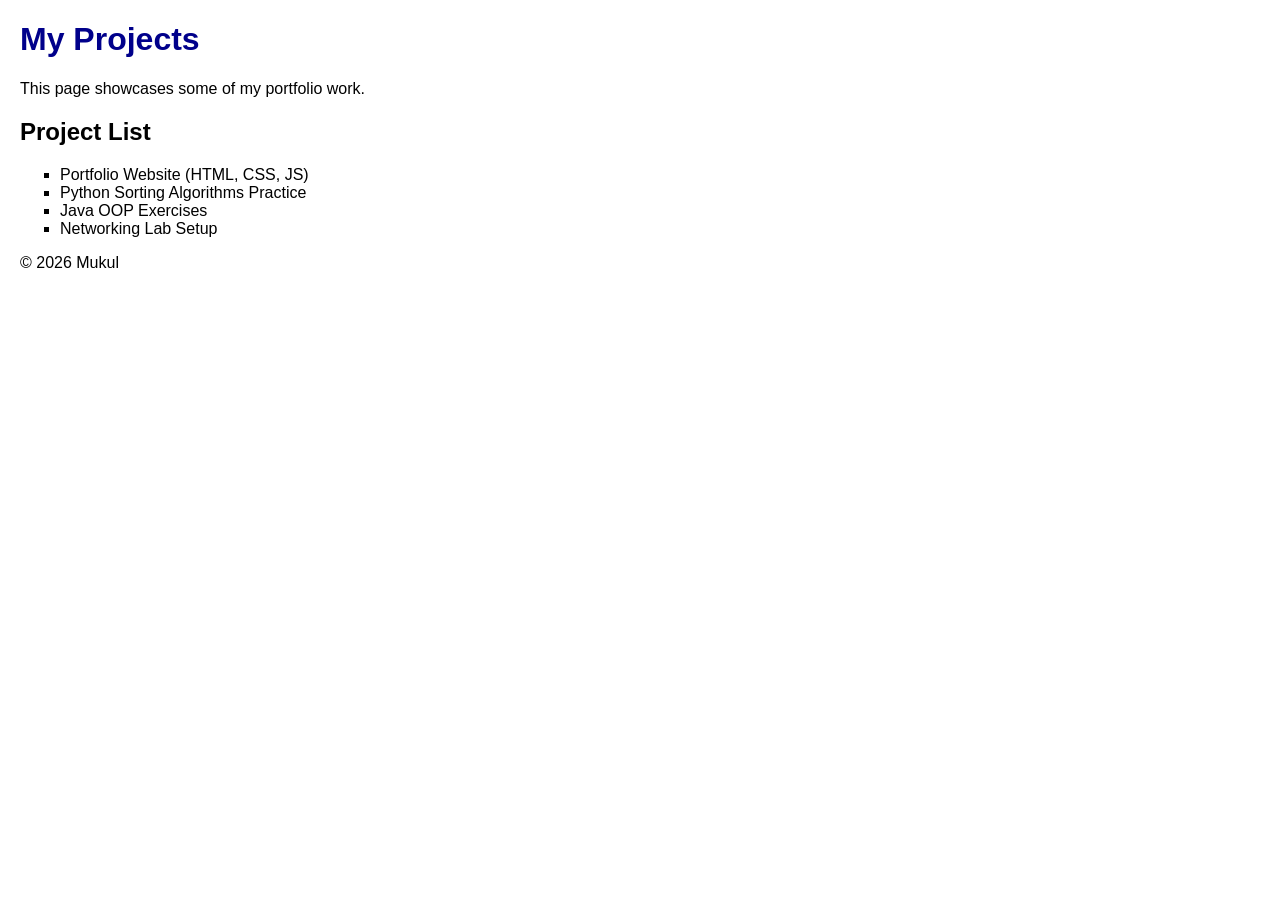
==== project.html @ 8c0f3679 "project.html added" ====
<!DOCTYPE html>
<html lang="en">

<head>
    <meta charset="UTF-8">
    <title>My Projects</title>
    <style>
        body {
            font-family: Arial, sans-serif;
            margin: 20px;
        }

        h1 {
            color: darkblue;
        }

        ul {
            list-style-type: square;
        }
    </style>
</head>

<body>
    <h1>My Projects</h1>
    <p>This page showcases some of my portfolio work.</p>

    <h2>Project List</h2>
    <ul>
        <li>Portfolio Website (HTML, CSS, JS)</li>
        <li>Python Sorting Algorithms Practice</li>
        <li>Java OOP Exercises</li>
        <li>Networking Lab Setup</li>
    </ul>

    <footer>
        <p>&copy; 2026 Mukul</p>
    </footer>
</body>

</html>
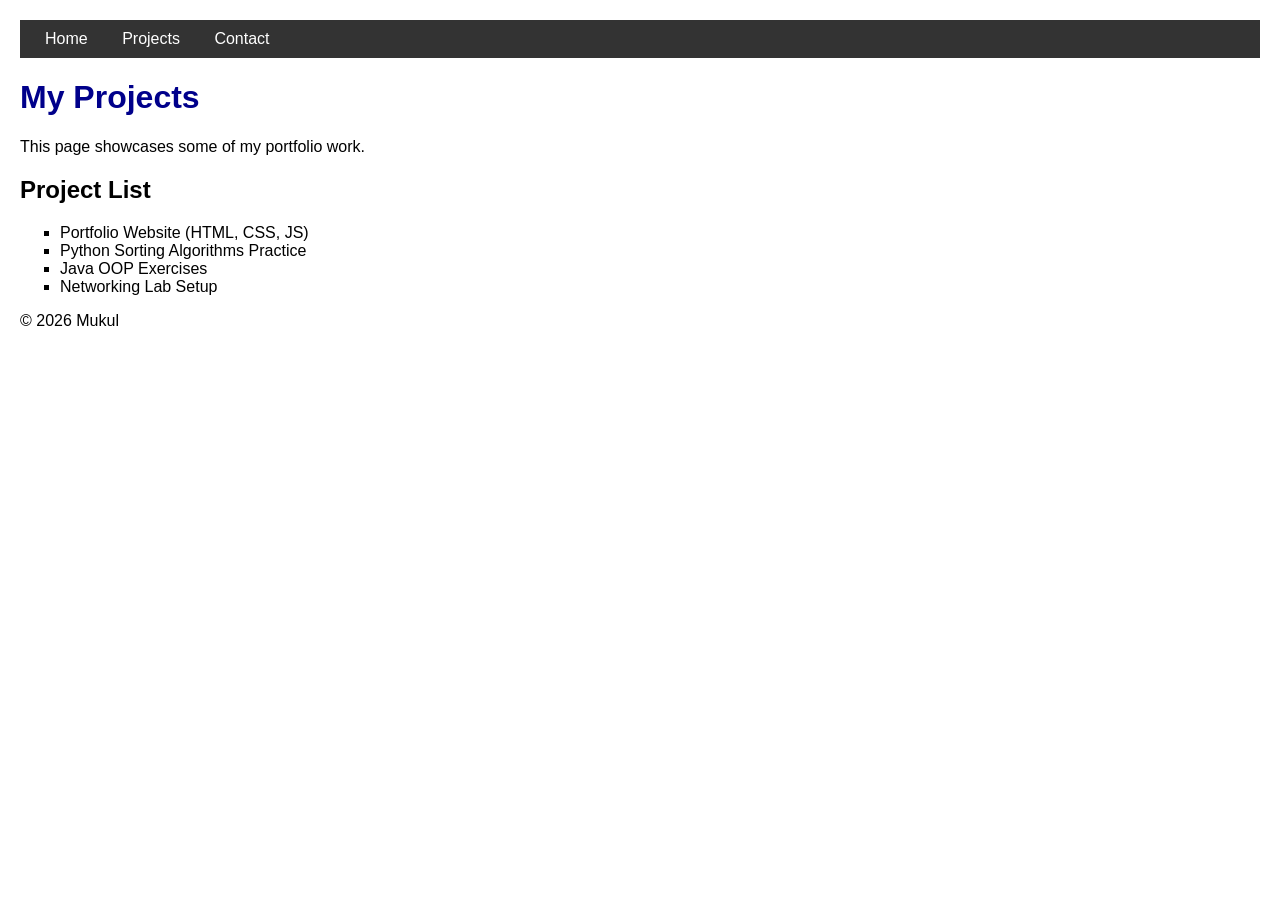
==== commit d4194d9c: "project.html" ====
--- a/project.html
+++ b/project.html
@@ -17,10 +17,33 @@
         ul {
             list-style-type: square;
         }
+
+        /* Navbar styling */
+        nav {
+            background-color: #333;
+            padding: 10px;
+        }
+
+        nav a {
+            color: white;
+            text-decoration: none;
+            margin: 0 15px;
+        }
+
+        nav a:hover {
+            text-decoration: underline;
+        }
     </style>
 </head>
 
 <body>
+    <!-- Navbar -->
+    <nav>
+        <a href="index.html">Home</a>
+        <a href="project.html">Projects</a>
+        <a href="contact.html">Contact</a>
+    </nav>
+
     <h1>My Projects</h1>
     <p>This page showcases some of my portfolio work.</p>
 
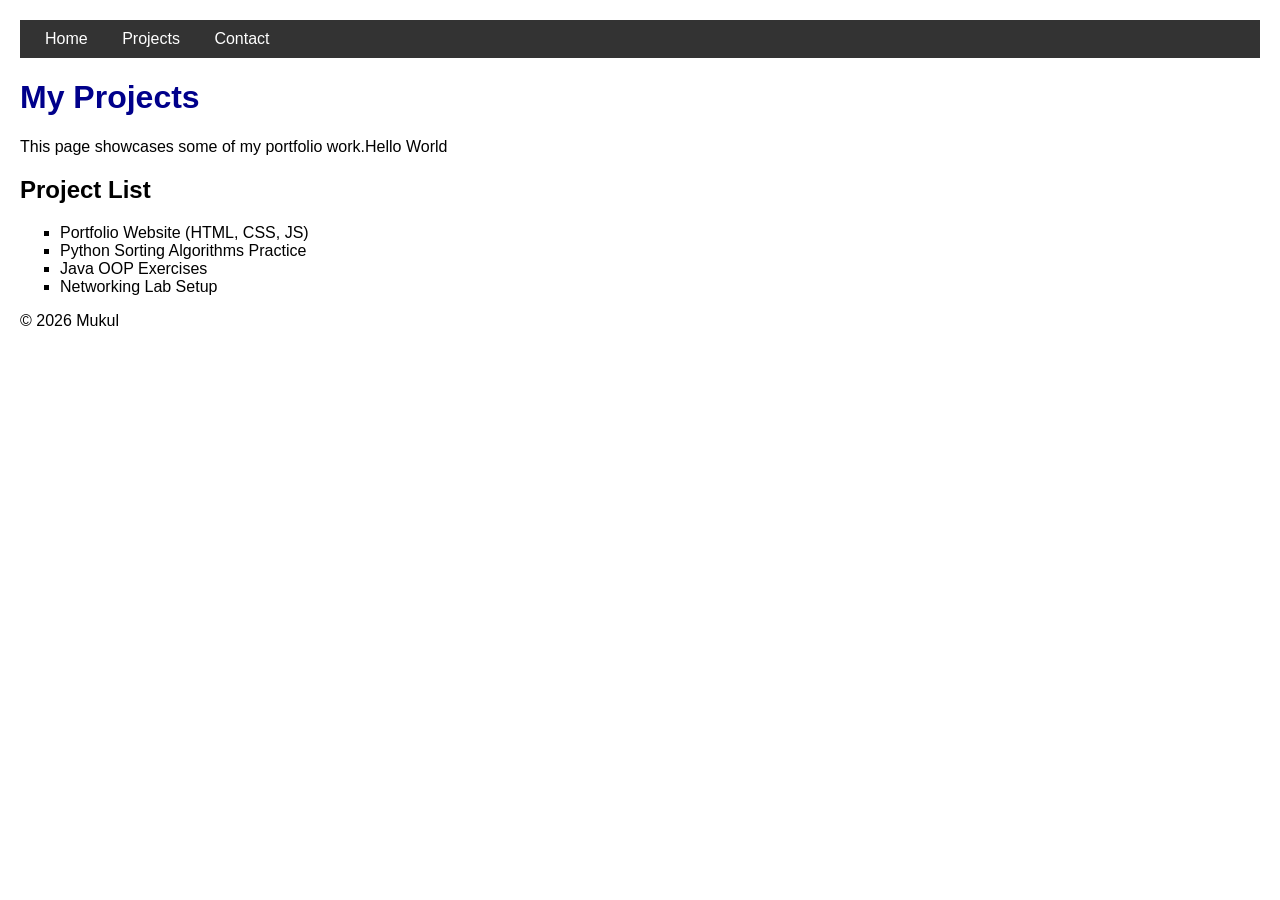
==== commit a91fd3a7: "new text added" ====
--- a/project.html
+++ b/project.html
@@ -45,7 +45,7 @@
     </nav>
 
     <h1>My Projects</h1>
-    <p>This page showcases some of my portfolio work.</p>
+    <p>This page showcases some of my portfolio work.Hello World</p>
 
     <h2>Project List</h2>
     <ul>
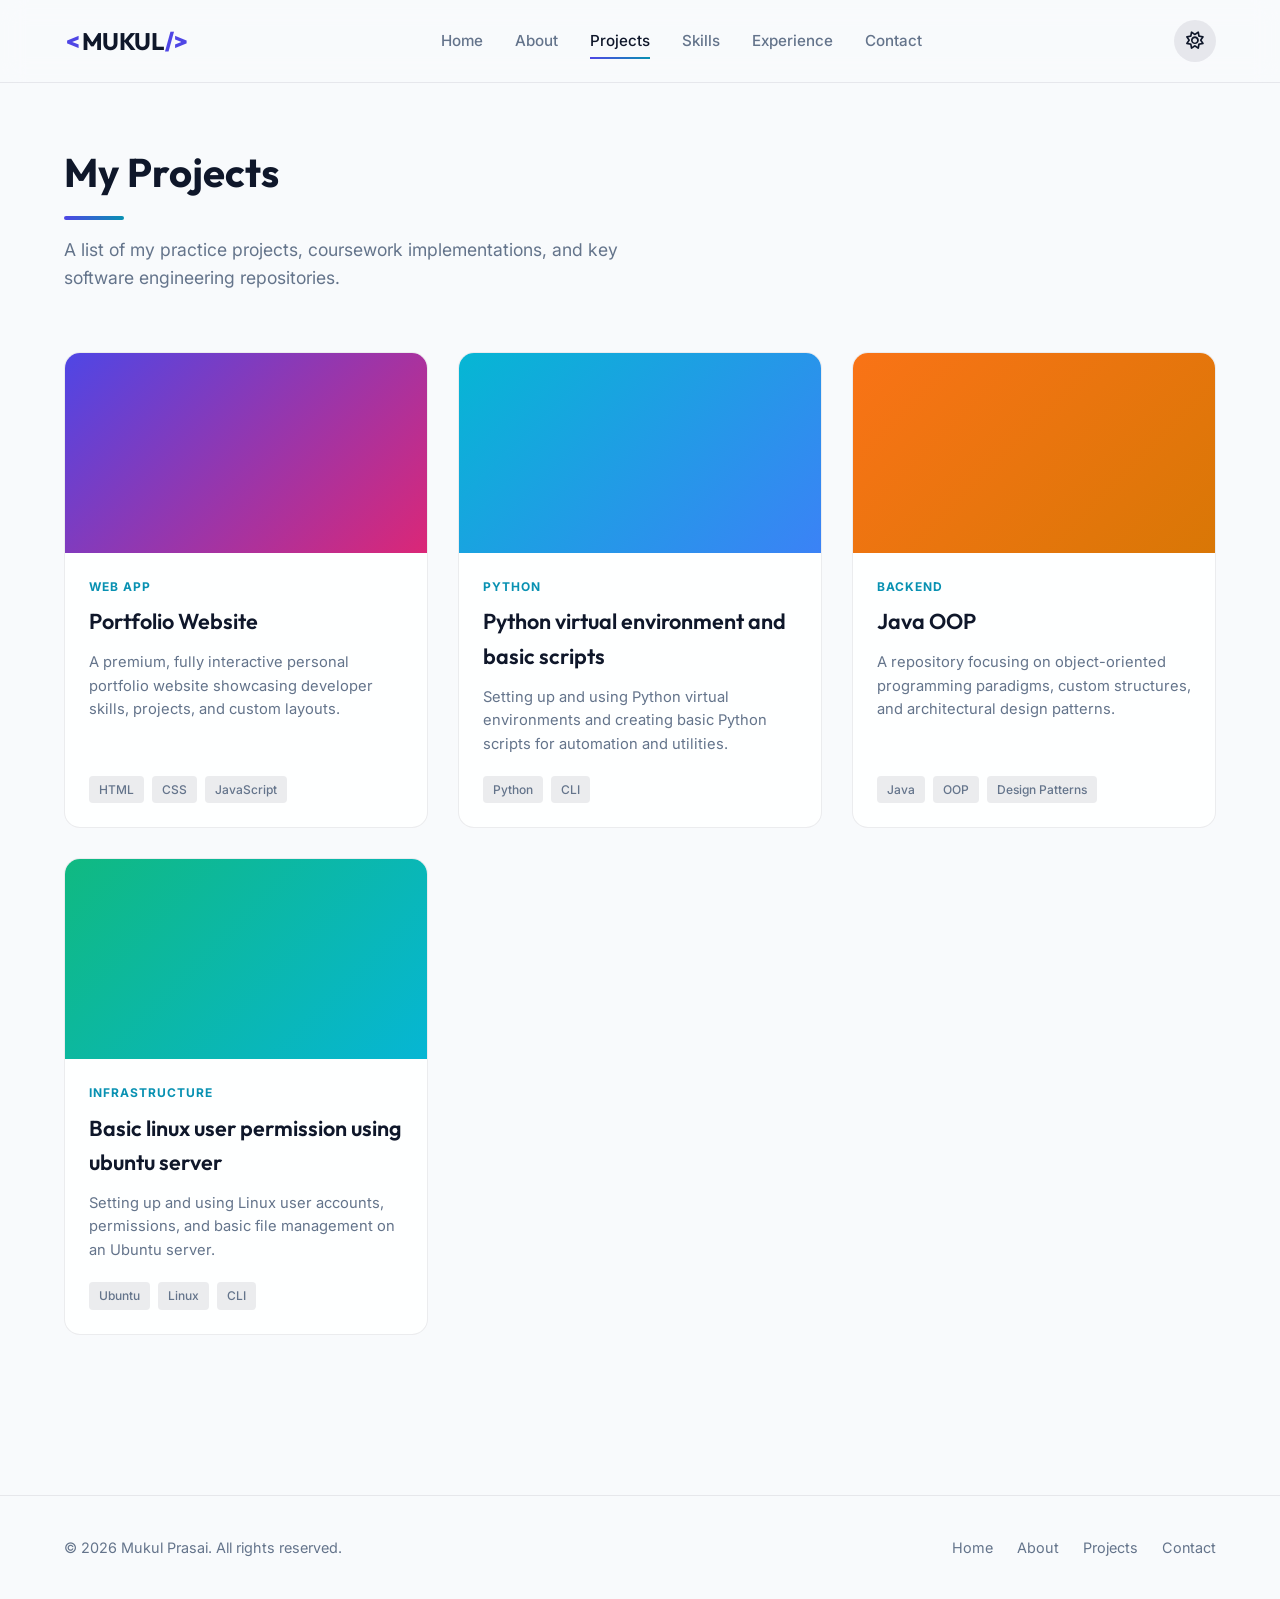
==== commit 66002a7f: "inital commit" ====
--- a/project.html
+++ b/project.html
@@ -3,61 +3,193 @@
 
 <head>
     <meta charset="UTF-8">
-    <title>My Projects</title>
+    <meta name="viewport" content="width=device-width, initial-scale=1.0">
+    <title>Mukul Prasai | My Projects</title>
+    <!-- Google Fonts: Outfit & Inter -->
+    <link rel="preconnect" href="https://fonts.googleapis.com">
+    <link rel="preconnect" href="https://fonts.gstatic.com" crossorigin>
+    <link
+        href="https://fonts.googleapis.com/css2?family=Inter:wght@300;400;500;600;700&family=Outfit:wght@400;500;600;700;800&display=swap"
+        rel="stylesheet">
+    <!-- FontAwesome Icons -->
+    <link rel="stylesheet" href="https://cdnjs.cloudflare.com/ajax/libs/font-awesome/6.4.0/css/all.min.css">
+    <!-- Custom Stylesheet -->
+    <link rel="stylesheet" href="style.css">
     <style>
-        body {
-            font-family: Arial, sans-serif;
-            margin: 20px;
+        .projects-page-section {
+            padding: 140px 0 100px 0;
+            min-height: 85vh;
         }
 
-        h1 {
-            color: darkblue;
-        }
-
-        ul {
-            list-style-type: square;
-        }
-
-        /* Navbar styling */
-        nav {
-            background-color: #333;
-            padding: 10px;
-        }
-
-        nav a {
-            color: white;
-            text-decoration: none;
-            margin: 0 15px;
-        }
-
-        nav a:hover {
-            text-decoration: underline;
+        .section-subtitle {
+            margin-top: 16px;
+            color: var(--text-muted);
+            font-size: 1.1rem;
+            max-width: 600px;
         }
     </style>
 </head>
 
 <body>
-    <!-- Navbar -->
-    <nav>
-        <a href="index.html">Home</a>
-        <a href="project.html">Projects</a>
-        <a href="contact.html">Contact</a>
+    <!-- Navigation Bar -->
+    <nav class="navbar" id="main-nav">
+        <div class="nav-container">
+            <a href="index.html#home" class="logo">
+                <span class="logo-symbol">&lt;</span> MUKUL <span class="logo-symbol">/&gt;</span>
+            </a>
+
+            <div class="nav-menu" id="nav-links">
+                <a href="index.html#home" class="nav-link">Home</a>
+                <a href="index.html#about" class="nav-link">About</a>
+                <a href="project.html" class="nav-link active">Projects</a>
+                <a href="index.html#skills" class="nav-link">Skills</a>
+                <a href="index.html#experience" class="nav-link">Experience</a>
+                <a href="index.html#contact" class="nav-link">Contact</a>
+            </div>
+
+            <div class="nav-actions">
+                <button id="theme-toggle" class="theme-toggle-btn" title="Toggle Theme">
+                    <i class="fa-regular fa-moon moon-icon"></i>
+                    <i class="fa-regular fa-sun sun-icon"></i>
+                </button>
+                <button id="mobile-toggle" class="mobile-menu-btn" title="Toggle Menu">
+                    <i class="fa-solid fa-bars"></i>
+                </button>
+            </div>
+        </div>
     </nav>
 
-    <h1>My Projects</h1>
-    <p>This page showcases some of my portfolio work.Hello World</p>
+    <!-- Projects Grid Section -->
+    <section class="projects-page-section">
+        <div class="container">
+            <div class="section-header">
+                <h1 class="section-title">My Projects</h1>
+                <div class="section-line"></div>
+                <p class="section-subtitle">
+                    A list of my practice projects, coursework implementations, and key software engineering
+                    repositories.
+                </p>
+            </div>
 
-    <h2>Project List</h2>
-    <ul>
-        <li>Portfolio Website (HTML, CSS, JS)</li>
-        <li>Python Sorting Algorithms Practice</li>
-        <li>Java OOP Exercises</li>
-        <li>Networking Lab Setup</li>
-    </ul>
+            <div class="projects-grid">
+                <!-- Project 1 -->
+                <div class="project-card">
+                    <div class="project-image-wrapper">
+                        <div class="project-image-gradient p1-grad"></div>
+                        <div class="project-links">
+                            <a href="https://github.com" target="_blank" class="project-link-icon" title="View Source">
+                                <i class="fa-brands fa-github"></i>
+                            </a>
+                        </div>
+                    </div>
+                    <div class="project-info">
+                        <span class="project-category">Web App</span>
+                        <h3 class="project-title">Portfolio Website</h3>
+                        <p class="project-text">
+                            A premium, fully interactive personal portfolio website showcasing developer skills,
+                            projects, and custom layouts.
+                        </p>
+                        <div class="project-tags">
+                            <span>HTML</span>
+                            <span>CSS</span>
+                            <span>JavaScript</span>
+                        </div>
+                    </div>
+                </div>
 
-    <footer>
-        <p>&copy; 2026 Mukul</p>
+                <!-- Project 2 -->
+                <div class="project-card">
+                    <div class="project-image-wrapper">
+                        <div class="project-image-gradient p2-grad"></div>
+                        <div class="project-links">
+                            <a href="https://github.com" target="_blank" class="project-link-icon" title="View Source">
+                                <i class="fa-brands fa-github"></i>
+                            </a>
+                        </div>
+                    </div>
+                    <div class="project-info">
+                        <span class="project-category">Python</span>
+                        <h3 class="project-title">Python virtual environment and basic scripts</h3>
+                        <p class="project-text">
+                            Setting up and using Python virtual environments and creating basic Python scripts for
+                            automation and utilities.
+                        </p>
+                        <div class="project-tags">
+                            <span>Python</span>
+                            <span>CLI</span>
+                        </div>
+                    </div>
+                </div>
+
+                <!-- Project 3 -->
+                <div class="project-card">
+                    <div class="project-image-wrapper">
+                        <div class="project-image-gradient p3-grad"></div>
+                        <div class="project-links">
+                            <a href="https://github.com" target="_blank" class="project-link-icon" title="View Source">
+                                <i class="fa-brands fa-github"></i>
+                            </a>
+                        </div>
+                    </div>
+                    <div class="project-info">
+                        <span class="project-category">Backend</span>
+                        <h3 class="project-title">Java OOP </h3>
+                        <p class="project-text">
+                            A repository focusing on object-oriented programming paradigms, custom structures, and
+                            architectural design patterns.
+                        </p>
+                        <div class="project-tags">
+                            <span>Java</span>
+                            <span>OOP</span>
+                            <span>Design Patterns</span>
+                        </div>
+                    </div>
+                </div>
+
+                <!-- Project 4 -->
+                <div class="project-card">
+                    <div class="project-image-wrapper">
+                        <div class="project-image-gradient p4-grad"></div>
+                        <div class="project-links">
+                            <a href="https://github.com" target="_blank" class="project-link-icon" title="View Source">
+                                <i class="fa-brands fa-github"></i>
+                            </a>
+                        </div>
+                    </div>
+                    <div class="project-info">
+                        <span class="project-category">Infrastructure</span>
+                        <h3 class="project-title">Basic linux user permission using ubuntu server</h3>
+                        <p class="project-text">
+                            Setting up and using Linux user accounts, permissions, and basic file management on an
+                            Ubuntu server.
+
+                        </p>
+                        <div class="project-tags">
+                            <span>Ubuntu</span>
+                            <span>Linux</span>
+                            <span>CLI</span>
+                        </div>
+                    </div>
+                </div>
+            </div>
+        </div>
+    </section>
+
+    <!-- Footer -->
+    <footer class="footer">
+        <div class="container footer-container">
+            <span class="copyright">© 2026 Mukul Prasai. All rights reserved.</span>
+            <div class="footer-links">
+                <a href="index.html#home">Home</a>
+                <a href="index.html#about">About</a>
+                <a href="project.html">Projects</a>
+                <a href="index.html#contact">Contact</a>
+            </div>
+        </div>
     </footer>
+
+    <!-- Deferred JS File -->
+    <script src="script.js" defer></script>
 </body>
 
 </html>
--- a/style.css
+++ b/style.css
@@ -0,0 +1,1496 @@
+/* ==========================================================================
+   CSS RESET & VARIABLES
+   ========================================================================== */
+:root[data-theme="dark"] {
+    --bg-color: #080c14;
+    --bg-navbar: rgba(8, 12, 20, 0.75);
+    --text-color: #f1f5f9;
+    --text-muted: #94a3b8;
+    --primary: #6366f1;
+    --primary-hover: #4f46e5;
+    --primary-glow: rgba(99, 102, 241, 0.15);
+    --accent: #06b6d4;
+    --accent-hover: #0891b2;
+    --accent-glow: rgba(6, 182, 212, 0.15);
+    --border-color: rgba(255, 255, 255, 0.08);
+    --card-bg: rgba(17, 24, 39, 0.6);
+    --card-hover-border: rgba(6, 182, 212, 0.35);
+    --shadow-sm: 0 2px 8px rgba(0, 0, 0, 0.2);
+    --shadow-md: 0 8px 30px rgba(0, 0, 0, 0.3);
+    --glass-bg: rgba(13, 20, 35, 0.65);
+    --glass-border: rgba(255, 255, 255, 0.06);
+    --toast-bg: rgba(15, 23, 42, 0.9);
+}
+
+:root[data-theme="light"] {
+    --bg-color: #f8fafc;
+    --bg-navbar: rgba(248, 250, 252, 0.75);
+    --text-color: #0f172a;
+    --text-muted: #64748b;
+    --primary: #4f46e5;
+    --primary-hover: #3730a3;
+    --primary-glow: rgba(79, 70, 229, 0.08);
+    --accent: #0891b2;
+    --accent-hover: #0e7490;
+    --accent-glow: rgba(8, 145, 178, 0.08);
+    --border-color: rgba(15, 23, 42, 0.08);
+    --card-bg: rgba(255, 255, 255, 0.85);
+    --card-hover-border: rgba(79, 70, 229, 0.3);
+    --shadow-sm: 0 2px 8px rgba(0, 0, 0, 0.05);
+    --shadow-md: 0 8px 30px rgba(0, 0, 0, 0.08);
+    --glass-bg: rgba(255, 255, 255, 0.7);
+    --glass-border: rgba(15, 23, 42, 0.05);
+    --toast-bg: rgba(255, 255, 255, 0.95);
+}
+
+* {
+    box-sizing: border-box;
+    margin: 0;
+    padding: 0;
+    scroll-behavior: smooth;
+}
+
+body {
+    font-family: 'Inter', sans-serif;
+    background-color: var(--bg-color);
+    color: var(--text-color);
+    line-height: 1.6;
+    overflow-x: hidden;
+    transition: background-color 0.4s ease, color 0.4s ease;
+}
+
+a {
+    color: inherit;
+    text-decoration: none;
+    transition: all 0.3s ease;
+}
+
+ul {
+    list-style: none;
+}
+
+img {
+    max-width: 100%;
+    height: auto;
+    display: block;
+}
+
+/* ==========================================================================
+   REUSABLE UTILITIES
+   ========================================================================== */
+.container {
+    width: 100%;
+    max-width: 1200px;
+    margin: 0 auto;
+    padding: 0 24px;
+}
+
+.section-padding {
+    padding: 100px 0;
+}
+
+.section-header {
+    margin-bottom: 60px;
+    position: relative;
+}
+
+.section-title {
+    font-family: 'Outfit', sans-serif;
+    font-size: 2.5rem;
+    font-weight: 700;
+    margin-bottom: 12px;
+}
+
+.section-line {
+    width: 60px;
+    height: 4px;
+    background: linear-gradient(90deg, var(--primary), var(--accent));
+    border-radius: 2px;
+}
+
+/* Glassmorphism panel styling */
+.glass-panel {
+    background: var(--glass-bg);
+    backdrop-filter: blur(12px);
+    -webkit-backdrop-filter: blur(12px);
+    border: 1px solid var(--glass-border);
+    box-shadow: var(--shadow-md);
+    border-radius: 16px;
+}
+
+/* Buttons */
+.btn {
+    display: inline-flex;
+    align-items: center;
+    justify-content: center;
+    gap: 8px;
+    font-family: 'Outfit', sans-serif;
+    font-weight: 500;
+    padding: 12px 28px;
+    border-radius: 8px;
+    cursor: pointer;
+    transition: all 0.3s cubic-bezier(0.4, 0, 0.2, 1);
+    font-size: 1rem;
+    border: none;
+}
+
+.btn-primary {
+    background: linear-gradient(135deg, var(--primary), var(--primary-hover));
+    color: #ffffff !important;
+    box-shadow: 0 4px 15px var(--primary-glow);
+}
+
+.btn-primary:hover {
+    transform: translateY(-2px);
+    box-shadow: 0 6px 20px rgba(99, 102, 241, 0.35);
+}
+
+.btn-secondary {
+    background: transparent;
+    border: 1px solid var(--border-color);
+    color: var(--text-color);
+}
+
+.btn-secondary:hover {
+    background: var(--border-color);
+    transform: translateY(-2px);
+}
+
+/* Scroll Reveal base style */
+.scroll-reveal {
+    opacity: 0;
+    transform: translateY(30px);
+    transition: opacity 0.8s cubic-bezier(0.4, 0, 0.2, 1), transform 0.8s cubic-bezier(0.4, 0, 0.2, 1);
+}
+
+.scroll-reveal.reveal-visible {
+    opacity: 1;
+    transform: translateY(0);
+}
+
+/* ==========================================================================
+   NAVIGATION BAR
+   ========================================================================== */
+.navbar {
+    position: fixed;
+    top: 0;
+    left: 0;
+    width: 100%;
+    z-index: 1000;
+    background: var(--bg-navbar);
+    backdrop-filter: blur(12px);
+    -webkit-backdrop-filter: blur(12px);
+    border-bottom: 1px solid var(--border-color);
+    transition: background-color 0.4s ease, border-color 0.4s ease, padding 0.3s ease;
+    padding: 20px 0;
+}
+
+.navbar.scrolled {
+    padding: 12px 0;
+    box-shadow: var(--shadow-sm);
+}
+
+.nav-container {
+    max-width: 1200px;
+    margin: 0 auto;
+    padding: 0 24px;
+    display: flex;
+    align-items: center;
+    justify-content: space-between;
+}
+
+.logo {
+    font-family: 'Outfit', sans-serif;
+    font-size: 1.5rem;
+    font-weight: 700;
+    letter-spacing: -0.5px;
+    display: flex;
+    align-items: center;
+    color: var(--text-color);
+}
+
+.logo-symbol {
+    color: var(--primary);
+    font-weight: 800;
+    margin: 0 2px;
+}
+
+.nav-menu {
+    display: flex;
+    align-items: center;
+    gap: 32px;
+}
+
+.nav-link {
+    font-size: 0.95rem;
+    font-weight: 500;
+    position: relative;
+    padding: 6px 0;
+    color: var(--text-muted);
+}
+
+.nav-link:hover,
+.nav-link.active {
+    color: var(--text-color);
+}
+
+.nav-link::after {
+    content: '';
+    position: absolute;
+    bottom: 0;
+    left: 0;
+    width: 0;
+    height: 2px;
+    background: linear-gradient(90deg, var(--primary), var(--accent));
+    transition: width 0.3s ease;
+}
+
+.nav-link:hover::after,
+.nav-link.active::after {
+    width: 100%;
+}
+
+.nav-actions {
+    display: flex;
+    align-items: center;
+    gap: 16px;
+}
+
+/* Theme Toggle Button */
+.theme-toggle-btn {
+    background: var(--border-color);
+    border: none;
+    width: 42px;
+    height: 42px;
+    border-radius: 50%;
+    cursor: pointer;
+    display: flex;
+    align-items: center;
+    justify-content: center;
+    color: var(--text-color);
+    font-size: 1.1rem;
+    position: relative;
+    overflow: hidden;
+    transition: background 0.3s ease, transform 0.2s ease;
+}
+
+.theme-toggle-btn:hover {
+    transform: scale(1.05);
+}
+
+.moon-icon {
+    position: absolute;
+    transition: transform 0.4s cubic-bezier(0.4, 0, 0.2, 1);
+}
+
+.sun-icon {
+    position: absolute;
+    transform: translateY(40px);
+    transition: transform 0.4s cubic-bezier(0.4, 0, 0.2, 1);
+}
+
+[data-theme="light"] .moon-icon {
+    transform: translateY(-40px);
+}
+
+[data-theme="light"] .sun-icon {
+    transform: translateY(0);
+}
+
+.mobile-menu-btn {
+    display: none;
+    background: transparent;
+    border: none;
+    font-size: 1.3rem;
+    color: var(--text-color);
+    cursor: pointer;
+}
+
+/* ==========================================================================
+   HERO SECTION
+   ========================================================================== */
+.hero-section {
+    min-height: 100vh;
+    display: flex;
+    align-items: center;
+    position: relative;
+    padding-top: 100px;
+    overflow: hidden;
+}
+
+.hero-bg-glow {
+    position: absolute;
+    top: -20%;
+    right: -10%;
+    width: 600px;
+    height: 600px;
+    background: radial-gradient(circle, rgba(99, 102, 241, 0.15) 0%, rgba(6, 182, 212, 0.05) 50%, rgba(0, 0, 0, 0) 70%);
+    z-index: -1;
+    pointer-events: none;
+    border-radius: 50%;
+    animation: pulse-glow 8s infinite alternate ease-in-out;
+}
+
+@keyframes pulse-glow {
+    0% {
+        transform: scale(1);
+        opacity: 0.8;
+    }
+
+    100% {
+        transform: scale(1.2);
+        opacity: 1;
+    }
+}
+
+.hero-container {
+    display: grid;
+    grid-template-columns: 1.2fr 0.8fr;
+    gap: 60px;
+    align-items: center;
+    z-index: 2;
+}
+
+.opportunity-badge {
+    display: inline-flex;
+    align-items: center;
+    gap: 8px;
+    background: var(--primary-glow);
+    border: 1px solid rgba(99, 102, 241, 0.2);
+    color: var(--primary);
+    padding: 6px 14px;
+    border-radius: 30px;
+    font-size: 0.85rem;
+    font-weight: 600;
+    margin-bottom: 24px;
+    font-family: 'Outfit', sans-serif;
+}
+
+[data-theme="light"] .opportunity-badge {
+    color: #4f46e5;
+    background: rgba(79, 70, 229, 0.08);
+    border-color: rgba(79, 70, 229, 0.15);
+}
+
+.pulse-dot {
+    width: 8px;
+    height: 8px;
+    background-color: #10b981;
+    border-radius: 50%;
+    position: relative;
+}
+
+.pulse-dot::after {
+    content: '';
+    position: absolute;
+    top: 0;
+    left: 0;
+    width: 100%;
+    height: 100%;
+    background-color: #10b981;
+    border-radius: 50%;
+    animation: dot-pulse 1.8s infinite ease-out;
+}
+
+@keyframes dot-pulse {
+    0% {
+        transform: scale(1);
+        opacity: 0.8;
+    }
+
+    100% {
+        transform: scale(2.5);
+        opacity: 0;
+    }
+}
+
+.hero-title {
+    font-family: 'Outfit', sans-serif;
+    font-size: 4rem;
+    font-weight: 800;
+    line-height: 1.1;
+    margin-bottom: 16px;
+    letter-spacing: -1px;
+}
+
+.accent-text {
+    background: linear-gradient(135deg, var(--primary), var(--accent));
+    -webkit-background-clip: text;
+    -webkit-text-fill-color: transparent;
+    background-clip: text;
+}
+
+.hero-subtitle {
+    font-family: 'Outfit', sans-serif;
+    font-size: 2rem;
+    font-weight: 600;
+    color: var(--text-color);
+    margin-bottom: 24px;
+}
+
+.typed-text {
+    color: var(--accent);
+}
+
+.typed-cursor {
+    font-weight: 300;
+    animation: blink-cursor 0.8s infinite;
+}
+
+@keyframes blink-cursor {
+
+    0%,
+    100% {
+        opacity: 1;
+    }
+
+    50% {
+        opacity: 0;
+    }
+}
+
+.hero-description {
+    font-size: 1.1rem;
+    color: var(--text-muted);
+    margin-bottom: 36px;
+    max-width: 540px;
+}
+
+.hero-actions {
+    display: flex;
+    gap: 16px;
+    margin-bottom: 40px;
+}
+
+.hero-socials {
+    display: flex;
+    gap: 16px;
+}
+
+.social-icon {
+    width: 44px;
+    height: 44px;
+    border: 1px solid var(--border-color);
+    border-radius: 50%;
+    display: flex;
+    align-items: center;
+    justify-content: center;
+    color: var(--text-muted);
+    font-size: 1.1rem;
+    transition: all 0.3s cubic-bezier(0.4, 0, 0.2, 1);
+}
+
+.social-icon:hover {
+    color: var(--primary);
+    border-color: var(--primary);
+    transform: translateY(-3px) scale(1.05);
+    background: var(--primary-glow);
+}
+
+/* Avatar Card */
+.hero-visual {
+    display: flex;
+    justify-content: center;
+    position: relative;
+}
+
+.avatar-card {
+    position: relative;
+    width: 320px;
+    height: 320px;
+    border-radius: 50%;
+    padding: 10px;
+    background: var(--card-bg);
+    border: 1px solid var(--border-color);
+    box-shadow: var(--shadow-md);
+    transition: transform 0.4s ease;
+}
+
+.avatar-card:hover {
+    transform: translateY(-8px);
+}
+
+.card-border-glow {
+    position: absolute;
+    top: -2px;
+    left: -2px;
+    right: -2px;
+    bottom: -2px;
+    border-radius: 50%;
+    background: linear-gradient(135deg, var(--primary), var(--accent));
+    z-index: -1;
+    opacity: 0.3;
+    filter: blur(10px);
+    transition: opacity 0.4s ease;
+}
+
+.avatar-card:hover .card-border-glow {
+    opacity: 0.8;
+}
+
+.avatar-inner {
+    width: 100%;
+    height: 100%;
+    border-radius: 50%;
+    overflow: hidden;
+    border: 3px solid var(--bg-color);
+}
+
+.avatar-image {
+    width: 100%;
+    height: 100%;
+    object-fit: cover;
+    transition: transform 0.5s ease;
+}
+
+.avatar-card:hover .avatar-image {
+    transform: scale(1.05);
+}
+
+/* Mouse Down Hint */
+.scroll-down-hint {
+    position: absolute;
+    bottom: 40px;
+    left: 50%;
+    transform: translateX(-50%);
+    z-index: 2;
+}
+
+.mouse-icon {
+    width: 26px;
+    height: 42px;
+    border: 2px solid var(--text-muted);
+    border-radius: 15px;
+    position: relative;
+    opacity: 0.7;
+    transition: opacity 0.3s ease;
+}
+
+.mouse-icon:hover {
+    opacity: 1;
+}
+
+.mouse-wheel {
+    width: 4px;
+    height: 8px;
+    background-color: var(--primary);
+    border-radius: 2px;
+    position: absolute;
+    top: 8px;
+    left: 50%;
+    transform: translateX(-50%);
+    animation: scroll-wheel-anim 1.6s infinite ease-in-out;
+}
+
+@keyframes scroll-wheel-anim {
+    0% {
+        transform: translate(-50%, 0);
+        opacity: 1;
+    }
+
+    50% {
+        transform: translate(-50%, 8px);
+        opacity: 0.3;
+    }
+
+    100% {
+        transform: translate(-50%, 0);
+        opacity: 1;
+    }
+}
+
+/* ==========================================================================
+   ABOUT SECTION
+   ========================================================================== */
+.about-grid {
+    display: grid;
+    grid-template-columns: 1.1fr 0.9fr;
+    gap: 50px;
+    align-items: start;
+}
+
+.about-text h3 {
+    font-family: 'Outfit', sans-serif;
+    font-size: 1.8rem;
+    font-weight: 600;
+    margin-bottom: 20px;
+}
+
+.about-text p {
+    color: var(--text-muted);
+    margin-bottom: 20px;
+}
+
+.bio-stats {
+    display: flex;
+    gap: 40px;
+    margin-top: 40px;
+}
+
+.stat-item {
+    display: flex;
+    flex-direction: column;
+}
+
+.stat-number {
+    font-family: 'Outfit', sans-serif;
+    font-size: 2.2rem;
+    font-weight: 700;
+    color: var(--primary);
+}
+
+.stat-label {
+    font-size: 0.85rem;
+    color: var(--text-muted);
+    font-weight: 500;
+}
+
+.info-card {
+    background: var(--card-bg);
+    border: 1px solid var(--border-color);
+    box-shadow: var(--shadow-sm);
+    border-radius: 12px;
+    padding: 30px;
+    transition: border-color 0.3s ease;
+}
+
+.info-card:hover {
+    border-color: var(--card-hover-border);
+}
+
+.info-card .card-title {
+    font-family: 'Outfit', sans-serif;
+    font-size: 1.25rem;
+    margin-bottom: 20px;
+    display: flex;
+    align-items: center;
+    gap: 8px;
+    color: var(--accent);
+}
+
+.details-list li {
+    padding: 12px 0;
+    border-bottom: 1px solid var(--border-color);
+    font-size: 0.95rem;
+    color: var(--text-muted);
+}
+
+.details-list li:last-child {
+    border-bottom: none;
+    padding-bottom: 0;
+}
+
+.details-list li strong {
+    color: var(--text-color);
+    display: inline-block;
+    width: 100px;
+}
+
+/* ==========================================================================
+   SKILLS SECTION
+   ========================================================================== */
+.skills-grid {
+    display: grid;
+    grid-template-columns: repeat(auto-fit, minmax(320px, 1fr));
+    gap: 30px;
+}
+
+.skill-category-card {
+    background: var(--card-bg);
+    border: 1px solid var(--border-color);
+    border-radius: 16px;
+    padding: 35px;
+    transition: transform 0.3s ease, border-color 0.3s ease;
+}
+
+.skill-category-card:hover {
+    transform: translateY(-5px);
+    border-color: var(--card-hover-border);
+}
+
+.skill-category-card h3 {
+    font-family: 'Outfit', sans-serif;
+    font-size: 1.3rem;
+    margin-bottom: 24px;
+    display: flex;
+    align-items: center;
+    gap: 10px;
+    color: var(--accent);
+}
+
+.skill-list {
+    display: flex;
+    flex-direction: column;
+    gap: 20px;
+}
+
+.skill-item {
+    display: flex;
+    flex-direction: column;
+    gap: 8px;
+}
+
+.skill-info {
+    display: flex;
+    justify-content: space-between;
+    font-size: 0.9rem;
+    font-weight: 500;
+}
+
+.progress-bar {
+    width: 100%;
+    height: 8px;
+    background-color: var(--border-color);
+    border-radius: 4px;
+    overflow: hidden;
+}
+
+.progress {
+    height: 100%;
+    background: linear-gradient(90deg, var(--primary), var(--accent));
+    border-radius: 4px;
+    transform: scaleX(0);
+    transform-origin: left;
+    transition: transform 1.2s cubic-bezier(0.1, 0.8, 0.25, 1);
+}
+
+/* Animated skill state on scroll reveal */
+.reveal-visible .progress {
+    transform: scaleX(1);
+}
+
+/* ==========================================================================
+   PROJECTS SECTION
+   ========================================================================== */
+.filter-controls {
+    display: flex;
+    justify-content: center;
+    gap: 12px;
+    margin-bottom: 48px;
+}
+
+.filter-btn {
+    background: transparent;
+    border: 1px solid var(--border-color);
+    color: var(--text-muted);
+    font-family: 'Outfit', sans-serif;
+    font-weight: 500;
+    font-size: 0.95rem;
+    padding: 8px 20px;
+    border-radius: 30px;
+    cursor: pointer;
+    transition: all 0.3s cubic-bezier(0.4, 0, 0.2, 1);
+}
+
+.filter-btn:hover,
+.filter-btn.active {
+    background: var(--primary);
+    border-color: var(--primary);
+    color: #ffffff;
+}
+
+.projects-grid {
+    display: grid;
+    grid-template-columns: repeat(auto-fill, minmax(320px, 1fr));
+    gap: 30px;
+}
+
+.project-card {
+    background: var(--card-bg);
+    border: 1px solid var(--border-color);
+    border-radius: 16px;
+    overflow: hidden;
+    transition: transform 0.3s ease, border-color 0.3s ease, box-shadow 0.3s ease;
+    display: flex;
+    flex-direction: column;
+    height: 100%;
+}
+
+.project-card:hover {
+    transform: translateY(-6px);
+    border-color: var(--card-hover-border);
+    box-shadow: var(--shadow-md);
+}
+
+.project-image-wrapper {
+    height: 200px;
+    position: relative;
+    overflow: hidden;
+}
+
+.project-image-gradient {
+    width: 100%;
+    height: 100%;
+    transition: transform 0.5s ease;
+}
+
+/* Project Gradients */
+.p1-grad {
+    background: linear-gradient(135deg, #4f46e5 0%, #db2777 100%);
+}
+
+.p2-grad {
+    background: linear-gradient(135deg, #06b6d4 0%, #3b82f6 100%);
+}
+
+.p3-grad {
+    background: linear-gradient(135deg, #f97316 0%, #d97706 100%);
+}
+
+.p4-grad {
+    background: linear-gradient(135deg, #10b981 0%, #06b6d4 100%);
+}
+
+.p5-grad {
+    background: linear-gradient(135deg, #6366f1 0%, #a855f7 100%);
+}
+
+.p6-grad {
+    background: linear-gradient(135deg, #ec4899 0%, #f43f5e 100%);
+}
+
+.p7-grad {
+    background: linear-gradient(135deg, #14b8a6 0%, #0ea5e9 100%);
+}
+
+.p8-grad {
+    background: linear-gradient(135deg, #f59e0b 0%, #e11d48 100%);
+}
+
+.p9-grad {
+    background: linear-gradient(135deg, #8b5cf6 0%, #3b82f6 100%);
+}
+
+.project-card:hover .project-image-gradient {
+    transform: scale(1.08);
+}
+
+.project-links {
+    position: absolute;
+    top: 0;
+    left: 0;
+    width: 100%;
+    height: 100%;
+    background: rgba(8, 12, 20, 0.6);
+    display: flex;
+    align-items: center;
+    justify-content: center;
+    gap: 16px;
+    opacity: 0;
+    transition: opacity 0.3s ease;
+    backdrop-filter: blur(4px);
+}
+
+.project-card:hover .project-links {
+    opacity: 1;
+}
+
+.project-link-icon {
+    width: 48px;
+    height: 48px;
+    background: var(--bg-color);
+    border-radius: 50%;
+    display: flex;
+    align-items: center;
+    justify-content: center;
+    color: var(--text-color);
+    font-size: 1.15rem;
+    box-shadow: var(--shadow-sm);
+    transition: transform 0.3s ease, background 0.3s ease, color 0.3s ease;
+}
+
+.project-link-icon:hover {
+    transform: scale(1.1);
+    background: var(--primary);
+    color: #ffffff;
+}
+
+.project-info {
+    padding: 24px;
+    flex-grow: 1;
+    display: flex;
+    flex-direction: column;
+}
+
+.project-category {
+    font-size: 0.75rem;
+    text-transform: uppercase;
+    font-weight: 700;
+    color: var(--accent);
+    letter-spacing: 1px;
+    margin-bottom: 8px;
+}
+
+.project-title {
+    font-family: 'Outfit', sans-serif;
+    font-size: 1.35rem;
+    font-weight: 600;
+    margin-bottom: 12px;
+}
+
+.project-text {
+    font-size: 0.92rem;
+    color: var(--text-muted);
+    margin-bottom: 20px;
+    flex-grow: 1;
+}
+
+.project-tags {
+    display: flex;
+    flex-wrap: wrap;
+    gap: 8px;
+}
+
+.project-tags span {
+    font-size: 0.75rem;
+    background: var(--border-color);
+    color: var(--text-muted);
+    padding: 4px 10px;
+    border-radius: 4px;
+    font-weight: 500;
+}
+
+/* For filtering animation */
+.project-card.hide {
+    display: none;
+}
+
+/* ==========================================================================
+   EXPERIENCE SECTION
+   ========================================================================== */
+.timeline {
+    position: relative;
+    max-width: 800px;
+    margin: 0 auto;
+    padding-left: 32px;
+}
+
+.timeline::before {
+    content: '';
+    position: absolute;
+    top: 0;
+    left: 8px;
+    width: 2px;
+    height: 100%;
+    background: linear-gradient(180deg, var(--primary), var(--accent));
+}
+
+.timeline-item {
+    position: relative;
+    margin-bottom: 50px;
+}
+
+.timeline-item:last-child {
+    margin-bottom: 0;
+}
+
+.timeline-dot {
+    position: absolute;
+    left: -32px;
+    top: 6px;
+    width: 18px;
+    height: 18px;
+    border-radius: 50%;
+    background-color: var(--bg-color);
+    border: 3px solid var(--accent);
+    z-index: 2;
+    transition: transform 0.3s ease, border-color 0.3s ease;
+}
+
+.timeline-item:hover .timeline-dot {
+    transform: scale(1.2);
+    border-color: var(--primary);
+}
+
+.timeline-date {
+    font-family: 'Outfit', sans-serif;
+    font-weight: 600;
+    color: var(--accent);
+    margin-bottom: 6px;
+    font-size: 0.95rem;
+}
+
+.timeline-content {
+    background: var(--card-bg);
+    border: 1px solid var(--border-color);
+    border-radius: 12px;
+    padding: 24px;
+    transition: transform 0.3s ease, border-color 0.3s ease;
+}
+
+.timeline-content:hover {
+    transform: translateX(5px);
+    border-color: var(--card-hover-border);
+}
+
+.timeline-content h3 {
+    font-family: 'Outfit', sans-serif;
+    font-size: 1.25rem;
+    font-weight: 600;
+}
+
+.company-name {
+    display: inline-block;
+    font-size: 0.85rem;
+    color: var(--text-muted);
+    font-weight: 500;
+    margin-bottom: 12px;
+}
+
+.timeline-content p {
+    font-size: 0.95rem;
+    color: var(--text-muted);
+}
+
+/* ==========================================================================
+   CONTACT SECTION
+   ========================================================================== */
+.contact-grid {
+    display: grid;
+    grid-template-columns: 0.9fr 1.1fr;
+    gap: 50px;
+    align-items: start;
+}
+
+.contact-info h3 {
+    font-family: 'Outfit', sans-serif;
+    font-size: 1.8rem;
+    font-weight: 600;
+    margin-bottom: 20px;
+}
+
+.contact-info p {
+    color: var(--text-muted);
+    margin-bottom: 35px;
+}
+
+.contact-details-cards {
+    display: flex;
+    flex-direction: column;
+    gap: 20px;
+}
+
+.contact-detail-card {
+    display: flex;
+    align-items: center;
+    gap: 20px;
+    background: var(--card-bg);
+    border: 1px solid var(--border-color);
+    padding: 20px;
+    border-radius: 12px;
+}
+
+.detail-icon {
+    width: 48px;
+    height: 48px;
+    border-radius: 50%;
+    background-color: var(--accent-glow);
+    color: var(--accent);
+    display: flex;
+    align-items: center;
+    justify-content: center;
+    font-size: 1.2rem;
+}
+
+.detail-text {
+    display: flex;
+    flex-direction: column;
+}
+
+.detail-label {
+    font-size: 0.8rem;
+    color: var(--text-muted);
+    text-transform: uppercase;
+    font-weight: 600;
+    letter-spacing: 0.5px;
+}
+
+.detail-text a,
+.detail-text span {
+    font-size: 0.95rem;
+    font-weight: 500;
+    color: var(--text-color);
+}
+
+.detail-text a:hover {
+    color: var(--primary);
+}
+
+/* Contact Form */
+.contact-form-wrapper {
+    background: var(--card-bg);
+    border: 1px solid var(--border-color);
+    border-radius: 16px;
+    padding: 40px;
+}
+
+.form-group-row {
+    display: grid;
+    grid-template-columns: 1fr 1fr;
+    gap: 20px;
+    margin-bottom: 20px;
+}
+
+.form-group {
+    display: flex;
+    flex-direction: column;
+    gap: 8px;
+    margin-bottom: 20px;
+}
+
+.form-group:last-child {
+    margin-bottom: 0;
+}
+
+.form-group label {
+    font-family: 'Outfit', sans-serif;
+    font-size: 0.9rem;
+    font-weight: 500;
+    color: var(--text-color);
+}
+
+.input-wrapper {
+    position: relative;
+}
+
+.input-wrapper input,
+.input-wrapper textarea {
+    width: 100%;
+    background-color: var(--bg-color);
+    border: 1px solid var(--border-color);
+    color: var(--text-color);
+    border-radius: 8px;
+    padding: 12px 16px 12px 44px;
+    font-family: inherit;
+    font-size: 0.95rem;
+    outline: none;
+    transition: all 0.3s cubic-bezier(0.4, 0, 0.2, 1);
+}
+
+.input-wrapper textarea {
+    resize: none;
+}
+
+.input-icon {
+    position: absolute;
+    left: 16px;
+    top: 50%;
+    transform: translateY(-50%);
+    color: var(--text-muted);
+    pointer-events: none;
+    transition: color 0.3s ease;
+    font-size: 1rem;
+}
+
+.text-area-icon {
+    top: 24px;
+}
+
+/* Focus and Validation States */
+.input-wrapper input:focus,
+.input-wrapper textarea:focus {
+    border-color: var(--primary);
+    box-shadow: 0 0 0 3px var(--primary-glow);
+}
+
+.input-wrapper input:focus+.input-icon,
+.input-wrapper textarea:focus+.input-icon {
+    color: var(--primary);
+}
+
+/* Input Validation Visual States */
+.form-group.success input,
+.form-group.success textarea {
+    border-color: #10b981;
+}
+
+.form-group.success .input-icon {
+    color: #10b981;
+}
+
+.form-group.error input,
+.form-group.error textarea {
+    border-color: #ef4444;
+}
+
+.form-group.error .input-icon {
+    color: #ef4444;
+}
+
+.error-msg {
+    font-size: 0.8rem;
+    color: #ef4444;
+    display: none;
+    font-weight: 500;
+}
+
+.form-group.error .error-msg {
+    display: block;
+}
+
+.btn-submit {
+    width: 100%;
+    margin-top: 10px;
+    font-size: 1.05rem;
+}
+
+/* ==========================================================================
+   FOOTER
+   ========================================================================== */
+.footer {
+    border-top: 1px solid var(--border-color);
+    padding: 40px 0;
+    margin-top: 60px;
+}
+
+.footer-container {
+    display: flex;
+    justify-content: space-between;
+    align-items: center;
+}
+
+.copyright {
+    font-size: 0.9rem;
+    color: var(--text-muted);
+}
+
+.footer-links {
+    display: flex;
+    gap: 24px;
+}
+
+.footer-links a {
+    font-size: 0.9rem;
+    color: var(--text-muted);
+}
+
+.footer-links a:hover {
+    color: var(--primary);
+}
+
+/* ==========================================================================
+   TOAST NOTIFICATION
+   ========================================================================== */
+.toast {
+    position: fixed;
+    bottom: 30px;
+    right: -400px;
+    /* Hidden state */
+    background: var(--toast-bg);
+    border: 1px solid var(--border-color);
+    box-shadow: var(--shadow-md);
+    border-radius: 12px;
+    padding: 16px 20px;
+    z-index: 2000;
+    display: flex;
+    align-items: center;
+    justify-content: space-between;
+    width: 340px;
+    transition: right 0.4s cubic-bezier(0.175, 0.885, 0.32, 1.275);
+    backdrop-filter: blur(8px);
+    -webkit-backdrop-filter: blur(8px);
+}
+
+.toast.show {
+    right: 30px;
+}
+
+.toast-content {
+    display: flex;
+    align-items: center;
+    gap: 16px;
+}
+
+.toast-icon {
+    color: #10b981;
+    font-size: 1.6rem;
+}
+
+.toast-message {
+    display: flex;
+    flex-direction: column;
+}
+
+.toast-title {
+    font-family: 'Outfit', sans-serif;
+    font-weight: 600;
+    font-size: 0.95rem;
+    color: var(--text-color);
+}
+
+.toast-desc {
+    font-size: 0.8rem;
+    color: var(--text-muted);
+}
+
+.toast-close {
+    background: transparent;
+    border: none;
+    color: var(--text-muted);
+    cursor: pointer;
+    font-size: 1.1rem;
+    transition: color 0.2s ease;
+}
+
+.toast-close:hover {
+    color: var(--text-color);
+}
+
+/* ==========================================================================
+   SEARCH BAR
+   ========================================================================== */
+.search-container {
+    max-width: 500px;
+    margin: -20px auto 48px auto;
+    position: relative;
+    z-index: 5;
+}
+
+.search-wrapper {
+    position: relative;
+    width: 100%;
+}
+
+.search-input {
+    width: 100%;
+    padding: 14px 20px 14px 50px;
+    border-radius: 30px;
+    border: 1px solid var(--border-color);
+    background: var(--card-bg);
+    color: var(--text-color);
+    font-family: 'Inter', sans-serif;
+    font-size: 0.95rem;
+    transition: all 0.3s cubic-bezier(0.4, 0, 0.2, 1);
+    outline: none;
+    box-shadow: var(--shadow-sm);
+    backdrop-filter: blur(12px);
+    -webkit-backdrop-filter: blur(12px);
+}
+
+.search-input:focus {
+    border-color: var(--primary);
+    box-shadow: 0 0 0 4px var(--primary-glow);
+    background: var(--bg-color);
+}
+
+.search-icon {
+    position: absolute;
+    left: 20px;
+    top: 50%;
+    transform: translateY(-50%);
+    color: var(--text-muted);
+    font-size: 1.1rem;
+    pointer-events: none;
+    transition: color 0.3s ease;
+}
+
+.search-input:focus + .search-icon {
+    color: var(--primary);
+}
+
+/* ==========================================================================
+   MEDIA QUERIES (RESPONSIVENESS)
+   ========================================================================== */
+@media (max-width: 992px) {
+    .section-padding {
+        padding: 80px 0;
+    }
+
+    .hero-container {
+        grid-template-columns: 1fr;
+        gap: 40px;
+        text-align: center;
+    }
+
+    .hero-content {
+        display: flex;
+        flex-direction: column;
+        align-items: center;
+    }
+
+    .hero-title {
+        font-size: 3.2rem;
+    }
+
+    .hero-description {
+        margin-left: auto;
+        margin-right: auto;
+    }
+
+    .hero-actions {
+        justify-content: center;
+    }
+
+    .hero-socials {
+        justify-content: center;
+    }
+
+    .about-grid,
+    .contact-grid {
+        grid-template-columns: 1fr;
+        gap: 40px;
+    }
+}
+
+@media (max-width: 768px) {
+    .nav-menu {
+        position: fixed;
+        top: 80px;
+        left: -100%;
+        width: 100%;
+        height: calc(100vh - 80px);
+        background: var(--bg-color);
+        flex-direction: column;
+        padding: 40px 0;
+        gap: 24px;
+        transition: left 0.4s cubic-bezier(0.4, 0, 0.2, 1);
+        border-top: 1px solid var(--border-color);
+        z-index: 999;
+    }
+
+    .nav-menu.mobile-open {
+        left: 0;
+    }
+
+    .mobile-menu-btn {
+        display: block;
+    }
+
+    .hero-title {
+        font-size: 2.8rem;
+    }
+
+    .hero-subtitle {
+        font-size: 1.6rem;
+    }
+
+    .form-group-row {
+        grid-template-columns: 1fr;
+        gap: 0;
+    }
+
+    .bio-stats {
+        justify-content: center;
+    }
+
+    .footer-container {
+        flex-direction: column;
+        gap: 20px;
+        text-align: center;
+    }
+}
+
+@media (max-width: 480px) {
+    .hero-title {
+        font-size: 2.3rem;
+    }
+
+    .avatar-card {
+        width: 260px;
+        height: 260px;
+    }
+
+    .contact-form-wrapper {
+        padding: 24px;
+    }
+}
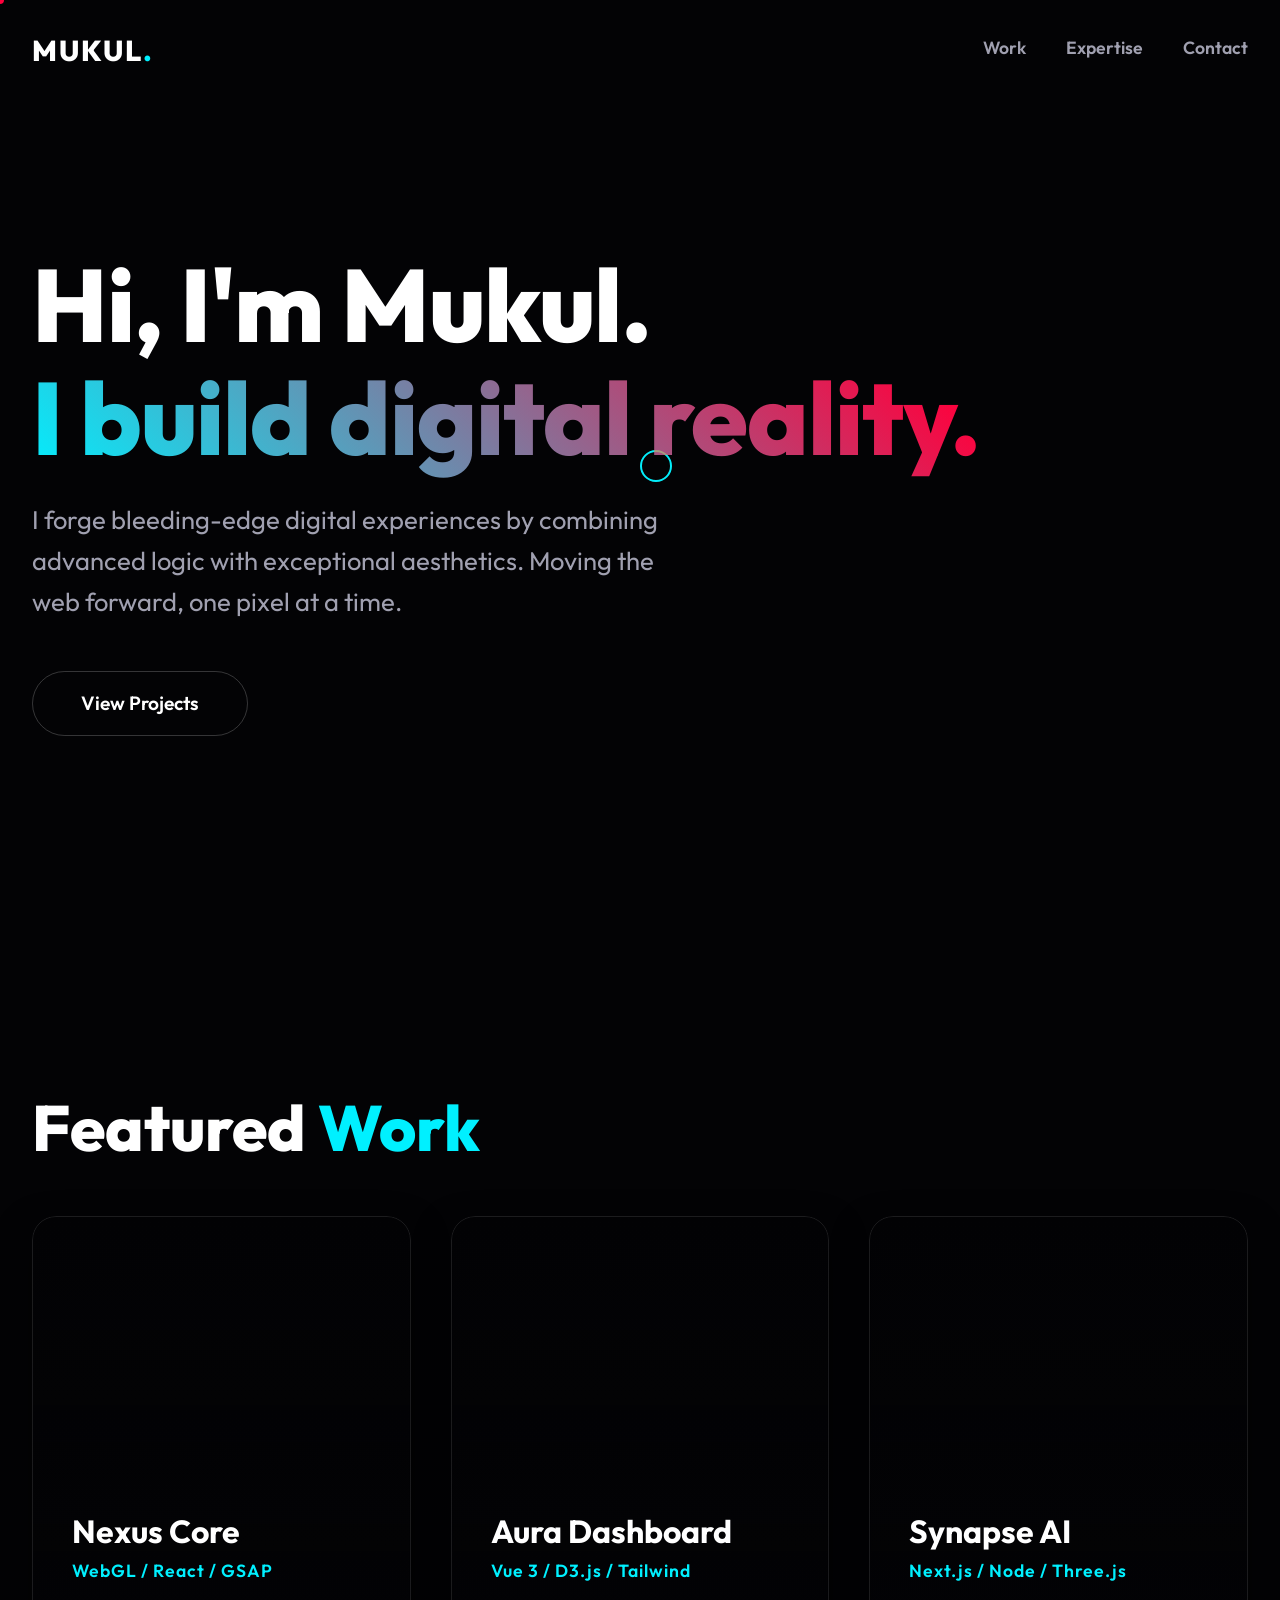
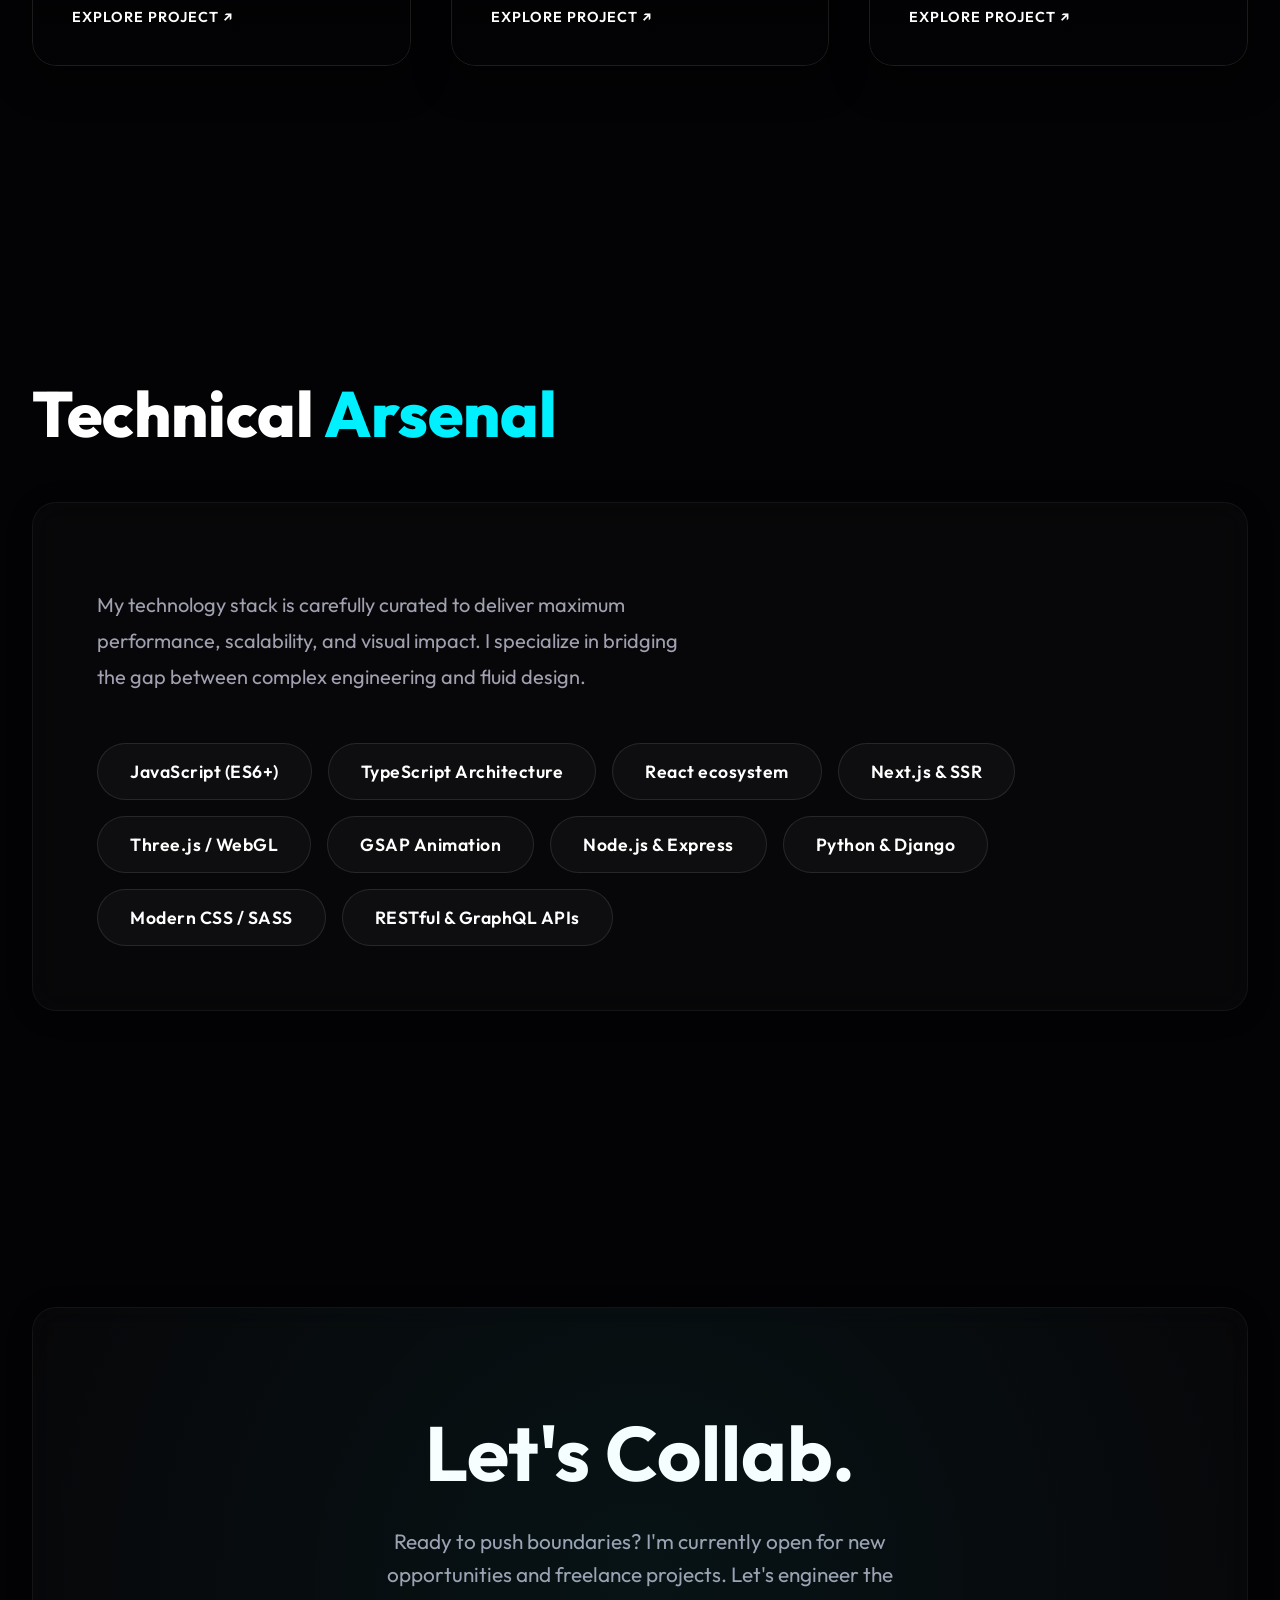
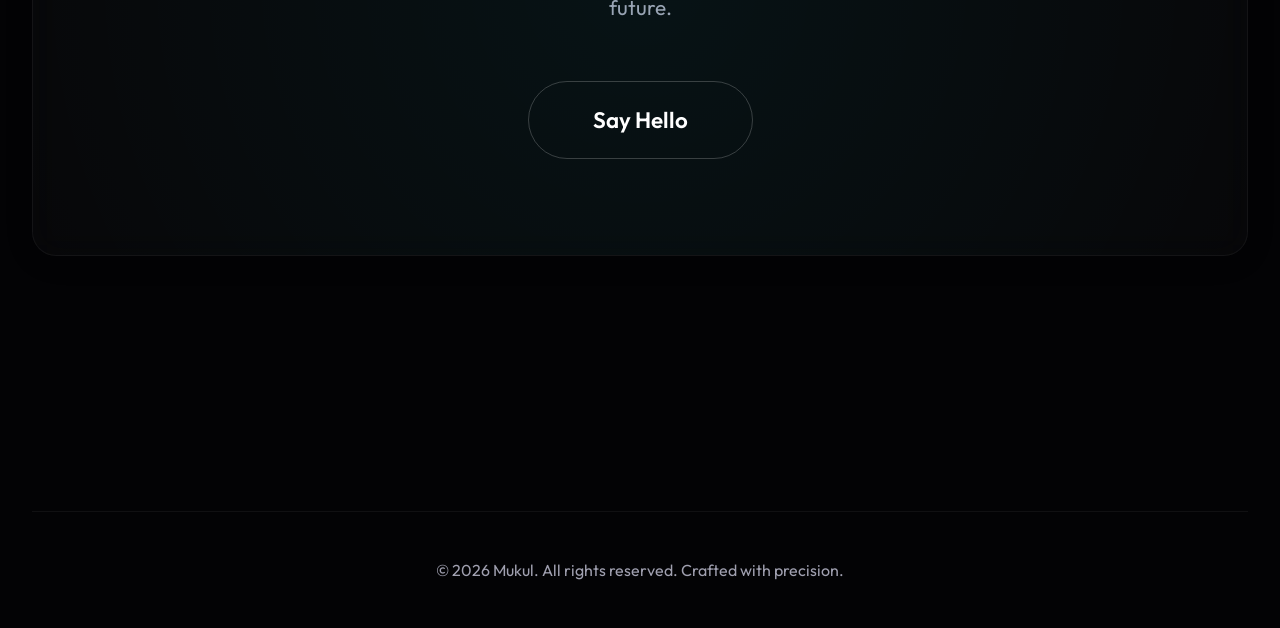
==== commit f39ba2ea: "Add files and github actions  workflow" ====
--- a/project.html
+++ b/project.html
@@ -1,195 +1,932 @@
 <!DOCTYPE html>
 <html lang="en">
-
 <head>
     <meta charset="UTF-8">
     <meta name="viewport" content="width=device-width, initial-scale=1.0">
-    <title>Mukul Prasai | My Projects</title>
-    <!-- Google Fonts: Outfit & Inter -->
+    <title>Mukul | Advanced Portfolio</title>
+    <!-- Modern Font -->
     <link rel="preconnect" href="https://fonts.googleapis.com">
     <link rel="preconnect" href="https://fonts.gstatic.com" crossorigin>
-    <link
-        href="https://fonts.googleapis.com/css2?family=Inter:wght@300;400;500;600;700&family=Outfit:wght@400;500;600;700;800&display=swap"
-        rel="stylesheet">
-    <!-- FontAwesome Icons -->
-    <link rel="stylesheet" href="https://cdnjs.cloudflare.com/ajax/libs/font-awesome/6.4.0/css/all.min.css">
-    <!-- Custom Stylesheet -->
-    <link rel="stylesheet" href="style.css">
+    <link href="https://fonts.googleapis.com/css2?family=Outfit:wght@300;400;600;800&display=swap" rel="stylesheet">
     <style>
-        .projects-page-section {
-            padding: 140px 0 100px 0;
-            min-height: 85vh;
-        }
-
-        .section-subtitle {
-            margin-top: 16px;
-            color: var(--text-muted);
+        /* Base Reset & Variables */
+        :root {
+            --bg-color: #030305;
+            --primary-accent: #00f0ff;
+            --secondary-accent: #ff003c;
+            --text-main: #ffffff;
+            --text-dim: #a0a0b0;
+        }
+
+        *, *::before, *::after {
+            box-sizing: border-box;
+        }
+
+        html, body {
+            margin: 0;
+            padding: 0;
+            font-family: 'Outfit', sans-serif;
+            background-color: var(--bg-color);
+            color: var(--text-main);
+            overflow-x: hidden;
+            scroll-behavior: smooth;
+            /* Hide default cursor for standard elements to show custom cursor */
+            cursor: none; 
+        }
+
+        /* Custom Scrollbar */
+        ::-webkit-scrollbar {
+            width: 8px;
+        }
+        ::-webkit-scrollbar-track {
+            background: var(--bg-color);
+        }
+        ::-webkit-scrollbar-thumb {
+            background: #2a2a35;
+            border-radius: 10px;
+        }
+        ::-webkit-scrollbar-thumb:hover {
+            background: var(--primary-accent);
+        }
+
+        /* Custom Cursor Elements */
+        .cursor-dot {
+            position: fixed;
+            top: 0; left: 0;
+            width: 8px; height: 8px;
+            background: var(--secondary-accent);
+            border-radius: 50%;
+            pointer-events: none;
+            z-index: 9999;
+            transform: translate(-50%, -50%);
+            transition: transform 0.1s ease-out;
+        }
+        
+        .cursor-ring {
+            position: fixed;
+            top: 0; left: 0;
+            width: 32px; height: 32px;
+            border: 2px solid var(--primary-accent);
+            border-radius: 50%;
+            pointer-events: none;
+            z-index: 9998;
+            transform: translate(-50%, -50%);
+            transition: width 0.2s, height 0.2s, background-color 0.2s, transform 0.15s ease-out;
+            mix-blend-mode: difference;
+        }
+
+        /* Hover state for cursor */
+        .cursor-ring.hovering {
+            width: 60px; height: 60px;
+            background-color: rgba(0, 240, 255, 0.1);
+            border-color: transparent;
+        }
+
+        /* Interactive elements should also have cursor:none if we want full custom overlay */
+        a, button, .hover-target {
+            cursor: none; 
+        }
+
+        /* Canvas Background */
+        #particle-canvas {
+            position: fixed;
+            top: 0; left: 0;
+            width: 100vw; height: 100vh;
+            z-index: -1;
+            opacity: 0.8;
+            pointer-events: none;
+        }
+
+        /* Layout Structure */
+        .container {
+            max-width: 1300px;
+            margin: 0 auto;
+            padding: 0 2rem;
+            position: relative;
+            z-index: 10;
+        }
+
+        section {
+            min-height: 100vh;
+            display: flex;
+            flex-direction: column;
+            justify-content: center;
+            padding: 120px 0;
+        }
+
+        /* Navbar */
+        nav {
+            position: fixed;
+            top: 0; width: 100%;
+            padding: 2rem 0;
+            z-index: 100;
+            transition: background 0.4s ease, padding 0.4s ease, box-shadow 0.4s;
+        }
+        nav.nav-scrolled {
+            background: rgba(3, 3, 5, 0.8);
+            backdrop-filter: blur(12px);
+            -webkit-backdrop-filter: blur(12px);
+            padding: 1rem 0;
+            border-bottom: 1px solid rgba(255, 255, 255, 0.05);
+            box-shadow: 0 10px 30px rgba(0,0,0,0.5);
+        }
+        
+        .nav-content {
+            display: flex;
+            justify-content: space-between;
+            align-items: center;
+            max-width: 1300px;
+            margin: 0 auto;
+            padding: 0 2rem;
+        }
+        
+        .logo {
+            font-size: 1.8rem;
+            font-weight: 800;
+            letter-spacing: 2px;
+            color: var(--text-main);
+            text-decoration: none;
+            position: relative;
+        }
+        .logo span {
+            color: var(--primary-accent);
+        }
+        
+        .nav-links {
+            display: flex;
+            gap: 2.5rem;
+        }
+        
+        .nav-links a {
+            color: var(--text-dim);
+            text-decoration: none;
+            font-weight: 600;
             font-size: 1.1rem;
+            transition: color 0.3s;
+            position: relative;
+            padding-bottom: 5px;
+        }
+        
+        .nav-links a::after {
+            content: '';
+            position: absolute;
+            bottom: 0; left: 0;
+            width: 0; height: 2px;
+            background: linear-gradient(90deg, var(--primary-accent), var(--secondary-accent));
+            transition: width 0.3s ease;
+        }
+        
+        .nav-links a:hover, .nav-links a.active {
+            color: var(--text-main);
+        }
+        .nav-links a:hover::after, .nav-links a.active::after {
+            width: 100%;
+        }
+
+        /* Hero Section */
+        .hero-title {
+            font-size: clamp(3.5rem, 8vw, 7rem);
+            font-weight: 800;
+            line-height: 1.1;
+            margin-bottom: 1.5rem;
+            color: #fff;
+            letter-spacing: -1px;
+        }
+        
+        .typewriter-text {
+            background: linear-gradient(45deg, var(--primary-accent), var(--secondary-accent), #a200ff);
+            -webkit-background-clip: text;
+            -webkit-text-fill-color: transparent;
+            background-size: 200% auto;
+            animation: shine 5s linear infinite;
+        }
+
+        @keyframes shine {
+            to { background-position: 200% center; }
+        }
+        
+        .hero-subtitle {
+            font-size: clamp(1.2rem, 2vw, 1.8rem);
+            color: var(--text-dim);
+            margin-bottom: 3rem;
+            max-width: 650px;
+            line-height: 1.6;
+        }
+
+        /* Buttons */
+        .btn-magnetic {
+            display: inline-flex;
+            justify-content: center;
+            align-items: center;
+            padding: 1.2rem 3rem;
+            background: transparent;
+            color: var(--text-main);
+            font-family: inherit;
+            font-size: 1.2rem;
+            font-weight: 600;
+            border: 1px solid rgba(255,255,255,0.2);
+            border-radius: 50px;
+            position: relative;
+            overflow: hidden;
+            transition: border-color 0.3s, color 0.3s, transform 0.1s;
+            text-decoration: none;
+            z-index: 1;
+        }
+        
+        .btn-magnetic::before {
+            content: '';
+            position: absolute;
+            top: var(--y, 50%); left: var(--x, 50%);
+            width: 0; height: 0;
+            background: var(--primary-accent);
+            border-radius: 50%;
+            transform: translate(-50%, -50%);
+            transition: width 0.5s ease-out, height 0.5s ease-out;
+            z-index: -1;
+        }
+        
+        .btn-magnetic:hover::before {
+            width: 350px; height: 350px;
+        }
+        
+        .btn-magnetic:hover {
+            border-color: var(--primary-accent);
+            color: #000;
+        }
+
+        /* Glassmorphism Classes */
+        .glass-panel {
+            background: rgba(255, 255, 255, 0.02);
+            backdrop-filter: blur(16px);
+            -webkit-backdrop-filter: blur(16px);
+            border: 1px solid rgba(255, 255, 255, 0.05);
+            border-radius: 24px;
+            box-shadow: 0 4px 30px rgba(0, 0, 0, 0.1);
+        }
+
+        /* Section Headings */
+        .section-heading {
+            font-size: clamp(2.5rem, 5vw, 4rem);
+            font-weight: 800;
+            margin-bottom: 3rem;
+        }
+        
+        .section-heading span {
+            color: var(--primary-accent);
+        }
+
+        /* Projects Grid */
+        .projects-grid {
+            display: grid;
+            grid-template-columns: repeat(auto-fit, minmax(320px, 1fr));
+            gap: 2.5rem;
+        }
+        
+        .project-card {
+            position: relative;
+            height: 450px;
+            border-radius: 24px;
+            transform-style: preserve-3d;
+            perspective: 1000px;
+        }
+        
+        .project-card-inner {
+            width: 100%; height: 100%;
+            border-radius: 24px;
+            overflow: hidden;
+            position: relative;
+            display: flex;
+            flex-direction: column;
+            justify-content: flex-end;
+            box-shadow: 0 15px 35px rgba(0,0,0,0.5);
+            transition: box-shadow 0.3s ease;
+        }
+        
+        .project-card-inner::before {
+            content: '';
+            position: absolute;
+            inset: 0;
+            background: linear-gradient(to top, rgba(3,3,5,0.95) 0%, rgba(3,3,5,0.4) 50%, transparent 100%);
+            z-index: 1;
+        }
+        
+        .project-card-inner::after {
+            content: '';
+            position: absolute;
+            inset: 0;
+            border-radius: 24px;
+            border: 1px solid rgba(255,255,255,0.1);
+            z-index: 3;
+            pointer-events: none;
+        }
+        
+        .project-bg {
+            position: absolute;
+            inset: 0;
+            background-size: cover;
+            background-position: center;
+            transition: transform 0.6s cubic-bezier(0.2, 1, 0.2, 1);
+            z-index: 0;
+        }
+        
+        .project-card:hover .project-bg {
+            transform: scale(1.08);
+        }
+        
+        .project-card:hover .project-card-inner {
+            box-shadow: 0 20px 50px rgba(0, 240, 255, 0.15);
+        }
+        
+        .project-info {
+            position: relative;
+            z-index: 2;
+            padding: 2.5rem;
+            transform: translateZ(40px); /* 3D pop effect */
+        }
+        
+        .project-info h3 {
+            font-size: 2rem;
+            margin: 0 0 0.5rem 0;
+            color: #fff;
+        }
+        
+        .project-info p {
+            color: var(--primary-accent);
+            font-size: 1.1rem;
+            margin: 0 0 1.5rem 0;
+            font-weight: 600;
+            letter-spacing: 1px;
+        }
+        
+        .project-links a {
+            display: inline-flex;
+            align-items: center;
+            gap: 0.5rem;
+            color: #fff;
+            text-decoration: none;
+            font-size: 0.9rem;
+            font-weight: 600;
+            text-transform: uppercase;
+            letter-spacing: 1px;
+            transition: color 0.3s;
+        }
+        
+        .project-links a:hover {
+            color: var(--secondary-accent);
+        }
+
+        /* Skills Section */
+        .skills-wrapper {
+            padding: 4rem;
+        }
+        
+        .skills-desc {
+            color: var(--text-dim);
+            font-size: 1.25rem;
+            line-height: 1.8;
             max-width: 600px;
+            margin-bottom: 3rem;
+        }
+        
+        .tags-cluster {
+            display: flex;
+            flex-wrap: wrap;
+            gap: 1rem;
+        }
+        
+        .tag {
+            padding: 1rem 2rem;
+            background: rgba(255,255,255,0.03);
+            border: 1px solid rgba(255,255,255,0.1);
+            border-radius: 50px;
+            font-weight: 600;
+            color: var(--text-main);
+            letter-spacing: 0.5px;
+            font-size: 1.1rem;
+            transition: all 0.3s cubic-bezier(0.2, 1, 0.2, 1);
+            position: relative;
+            overflow: hidden;
+        }
+        
+        .tag::before {
+            content: '';
+            position: absolute;
+            top: 0; left: 0;
+            width: 100%; height: 100%;
+            background: linear-gradient(45deg, transparent, rgba(0, 240, 255, 0.1), transparent);
+            transform: translateX(-100%);
+            transition: transform 0.6s;
+        }
+        
+        .tag:hover {
+            transform: translateY(-5px);
+            background: rgba(0, 240, 255, 0.05);
+            border-color: rgba(0, 240, 255, 0.4);
+            color: var(--primary-accent);
+            box-shadow: 0 10px 20px rgba(0,0,0,0.2);
+        }
+        
+        .tag:hover::before {
+            transform: translateX(100%);
+        }
+
+        /* Contact Section */
+        .contact-box {
+            text-align: center;
+            padding: 6rem 2rem;
+            position: relative;
+            overflow: hidden;
+        }
+        
+        .contact-box::before {
+            content: '';
+            position: absolute;
+            top: -50%; left: -50%;
+            width: 200%; height: 200%;
+            background: radial-gradient(circle at center, rgba(0, 240, 255, 0.05) 0%, transparent 50%);
+            pointer-events: none;
+        }
+        
+        .contact-box h2 {
+            font-size: clamp(3rem, 6vw, 5rem);
+            margin: 0 0 1.5rem 0;
+        }
+        
+        .contact-box p {
+            color: var(--text-dim);
+            font-size: 1.3rem;
+            margin: 0 auto 3.5rem auto;
+            max-width: 550px;
+            line-height: 1.6;
+        }
+
+        /* Scroll Reveal Animations */
+        .fade-up {
+            opacity: 0;
+            transform: translateY(60px);
+            transition: opacity 1s cubic-bezier(0.2, 1, 0.2, 1), transform 1s cubic-bezier(0.2, 1, 0.2, 1);
+        }
+        .fade-up.visible {
+            opacity: 1;
+            transform: translateY(0);
+        }
+        
+        /* Delays for staggered animations */
+        .delay-100 { transition-delay: 100ms; }
+        .delay-200 { transition-delay: 200ms; }
+        .delay-300 { transition-delay: 300ms; }
+
+        /* Responsive */
+        @media (max-width: 768px) {
+            .nav-links { display: none; } /* Could add a hamburger menu here */
+            .cursor-dot, .cursor-ring { display: none; } /* Hide custom cursor on mobile */
+            html, body, a, button, .hover-target { cursor: auto; }
+            .skills-wrapper { padding: 2.5rem 1.5rem; }
         }
     </style>
 </head>
-
 <body>
-    <!-- Navigation Bar -->
-    <nav class="navbar" id="main-nav">
-        <div class="nav-container">
-            <a href="index.html#home" class="logo">
-                <span class="logo-symbol">&lt;</span> MUKUL <span class="logo-symbol">/&gt;</span>
-            </a>
-
-            <div class="nav-menu" id="nav-links">
-                <a href="index.html#home" class="nav-link">Home</a>
-                <a href="index.html#about" class="nav-link">About</a>
-                <a href="project.html" class="nav-link active">Projects</a>
-                <a href="index.html#skills" class="nav-link">Skills</a>
-                <a href="index.html#experience" class="nav-link">Experience</a>
-                <a href="index.html#contact" class="nav-link">Contact</a>
-            </div>
-
-            <div class="nav-actions">
-                <button id="theme-toggle" class="theme-toggle-btn" title="Toggle Theme">
-                    <i class="fa-regular fa-moon moon-icon"></i>
-                    <i class="fa-regular fa-sun sun-icon"></i>
-                </button>
-                <button id="mobile-toggle" class="mobile-menu-btn" title="Toggle Menu">
-                    <i class="fa-solid fa-bars"></i>
-                </button>
+
+    <!-- Custom Cursor -->
+    <div class="cursor-dot"></div>
+    <div class="cursor-ring"></div>
+
+    <!-- Background Canvas -->
+    <canvas id="particle-canvas"></canvas>
+
+    <!-- Navigation -->
+    <nav id="navbar">
+        <div class="nav-content">
+            <a href="#" class="logo hover-target">MUKUL<span>.</span></a>
+            <div class="nav-links">
+                <a href="#projects" class="hover-target nav-item">Work</a>
+                <a href="#skills" class="hover-target nav-item">Expertise</a>
+                <a href="#contact" class="hover-target nav-item">Contact</a>
             </div>
         </div>
     </nav>
 
-    <!-- Projects Grid Section -->
-    <section class="projects-page-section">
-        <div class="container">
-            <div class="section-header">
-                <h1 class="section-title">My Projects</h1>
-                <div class="section-line"></div>
-                <p class="section-subtitle">
-                    A list of my practice projects, coursework implementations, and key software engineering
-                    repositories.
+    <div class="container">
+        
+        <!-- Hero Section -->
+        <section id="hero">
+            <div class="fade-up">
+                <h1 class="hero-title">
+                    Hi, I'm Mukul.<br>
+                    <span id="typewriter" class="typewriter-text"></span>
+                </h1>
+                <p class="hero-subtitle delay-100 fade-up">
+                    I forge bleeding-edge digital experiences by combining advanced logic with exceptional aesthetics. Moving the web forward, one pixel at a time.
                 </p>
+                <div class="delay-200 fade-up">
+                    <a href="#projects" class="btn-magnetic hover-target">
+                        View Projects
+                    </a>
+                </div>
             </div>
-
+        </section>
+
+        <!-- Projects Section -->
+        <section id="projects">
+            <h2 class="section-heading fade-up">Featured <span>Work</span></h2>
+            
             <div class="projects-grid">
+                
                 <!-- Project 1 -->
-                <div class="project-card">
-                    <div class="project-image-wrapper">
-                        <div class="project-image-gradient p1-grad"></div>
-                        <div class="project-links">
-                            <a href="https://github.com" target="_blank" class="project-link-icon" title="View Source">
-                                <i class="fa-brands fa-github"></i>
-                            </a>
-                        </div>
-                    </div>
-                    <div class="project-info">
-                        <span class="project-category">Web App</span>
-                        <h3 class="project-title">Portfolio Website</h3>
-                        <p class="project-text">
-                            A premium, fully interactive personal portfolio website showcasing developer skills,
-                            projects, and custom layouts.
-                        </p>
-                        <div class="project-tags">
-                            <span>HTML</span>
-                            <span>CSS</span>
-                            <span>JavaScript</span>
+                <div class="project-card hover-target fade-up delay-100" data-3d-tilt>
+                    <div class="project-card-inner">
+                        <div class="project-bg" style="background-image: url('https://images.unsplash.com/photo-1551288049-bebda4e38f71?auto=format&fit=crop&w=1000&q=80')"></div>
+                        <div class="project-info">
+                            <h3>Nexus Core</h3>
+                            <p>WebGL / React / GSAP</p>
+                            <div class="project-links">
+                                <a href="#" class="hover-target">Explore Project ↗</a>
+                            </div>
                         </div>
                     </div>
                 </div>
 
                 <!-- Project 2 -->
-                <div class="project-card">
-                    <div class="project-image-wrapper">
-                        <div class="project-image-gradient p2-grad"></div>
-                        <div class="project-links">
-                            <a href="https://github.com" target="_blank" class="project-link-icon" title="View Source">
-                                <i class="fa-brands fa-github"></i>
-                            </a>
-                        </div>
-                    </div>
-                    <div class="project-info">
-                        <span class="project-category">Python</span>
-                        <h3 class="project-title">Python virtual environment and basic scripts</h3>
-                        <p class="project-text">
-                            Setting up and using Python virtual environments and creating basic Python scripts for
-                            automation and utilities.
-                        </p>
-                        <div class="project-tags">
-                            <span>Python</span>
-                            <span>CLI</span>
+                <div class="project-card hover-target fade-up delay-200" data-3d-tilt>
+                    <div class="project-card-inner">
+                        <div class="project-bg" style="background-image: url('https://images.unsplash.com/photo-1558655146-d09347e92766?auto=format&fit=crop&w=1000&q=80')"></div>
+                        <div class="project-info">
+                            <h3>Aura Dashboard</h3>
+                            <p>Vue 3 / D3.js / Tailwind</p>
+                            <div class="project-links">
+                                <a href="#" class="hover-target">Explore Project ↗</a>
+                            </div>
                         </div>
                     </div>
                 </div>
 
                 <!-- Project 3 -->
-                <div class="project-card">
-                    <div class="project-image-wrapper">
-                        <div class="project-image-gradient p3-grad"></div>
-                        <div class="project-links">
-                            <a href="https://github.com" target="_blank" class="project-link-icon" title="View Source">
-                                <i class="fa-brands fa-github"></i>
-                            </a>
-                        </div>
-                    </div>
-                    <div class="project-info">
-                        <span class="project-category">Backend</span>
-                        <h3 class="project-title">Java OOP </h3>
-                        <p class="project-text">
-                            A repository focusing on object-oriented programming paradigms, custom structures, and
-                            architectural design patterns.
-                        </p>
-                        <div class="project-tags">
-                            <span>Java</span>
-                            <span>OOP</span>
-                            <span>Design Patterns</span>
+                <div class="project-card hover-target fade-up delay-300" data-3d-tilt>
+                    <div class="project-card-inner">
+                        <div class="project-bg" style="background-image: url('https://images.unsplash.com/photo-1618005182384-a83a8bd57fbe?auto=format&fit=crop&w=1000&q=80')"></div>
+                        <div class="project-info">
+                            <h3>Synapse AI</h3>
+                            <p>Next.js / Node / Three.js</p>
+                            <div class="project-links">
+                                <a href="#" class="hover-target">Explore Project ↗</a>
+                            </div>
                         </div>
                     </div>
                 </div>
 
-                <!-- Project 4 -->
-                <div class="project-card">
-                    <div class="project-image-wrapper">
-                        <div class="project-image-gradient p4-grad"></div>
-                        <div class="project-links">
-                            <a href="https://github.com" target="_blank" class="project-link-icon" title="View Source">
-                                <i class="fa-brands fa-github"></i>
-                            </a>
-                        </div>
-                    </div>
-                    <div class="project-info">
-                        <span class="project-category">Infrastructure</span>
-                        <h3 class="project-title">Basic linux user permission using ubuntu server</h3>
-                        <p class="project-text">
-                            Setting up and using Linux user accounts, permissions, and basic file management on an
-                            Ubuntu server.
-
-                        </p>
-                        <div class="project-tags">
-                            <span>Ubuntu</span>
-                            <span>Linux</span>
-                            <span>CLI</span>
-                        </div>
-                    </div>
+            </div>
+        </section>
+
+        <!-- Skills Section -->
+        <section id="skills">
+            <h2 class="section-heading fade-up">Technical <span>Arsenal</span></h2>
+            
+            <div class="glass-panel skills-wrapper fade-up delay-100">
+                <p class="skills-desc">
+                    My technology stack is carefully curated to deliver maximum performance, scalability, and visual impact. I specialize in bridging the gap between complex engineering and fluid design.
+                </p>
+                
+                <div class="tags-cluster">
+                    <div class="tag hover-target">JavaScript (ES6+)</div>
+                    <div class="tag hover-target">TypeScript Architecture</div>
+                    <div class="tag hover-target">React ecosystem</div>
+                    <div class="tag hover-target">Next.js & SSR</div>
+                    <div class="tag hover-target">Three.js / WebGL</div>
+                    <div class="tag hover-target">GSAP Animation</div>
+                    <div class="tag hover-target">Node.js & Express</div>
+                    <div class="tag hover-target">Python & Django</div>
+                    <div class="tag hover-target">Modern CSS / SASS</div>
+                    <div class="tag hover-target">RESTful & GraphQL APIs</div>
                 </div>
             </div>
-        </div>
-    </section>
-
-    <!-- Footer -->
-    <footer class="footer">
-        <div class="container footer-container">
-            <span class="copyright">© 2026 Mukul Prasai. All rights reserved.</span>
-            <div class="footer-links">
-                <a href="index.html#home">Home</a>
-                <a href="index.html#about">About</a>
-                <a href="project.html">Projects</a>
-                <a href="index.html#contact">Contact</a>
+        </section>
+
+        <!-- Contact Section -->
+        <section id="contact">
+            <div class="glass-panel contact-box fade-up">
+                <h2>Let's <span>Collab.</span></h2>
+                <p>Ready to push boundaries? I'm currently open for new opportunities and freelance projects. Let's engineer the future.</p>
+                <a href="mailto:contact@mukul.dev" class="btn-magnetic hover-target" style="font-size: 1.4rem; padding: 1.5rem 4rem;">
+                    Say Hello
+                </a>
             </div>
-        </div>
-    </footer>
-
-    <!-- Deferred JS File -->
-    <script src="script.js" defer></script>
+        </section>
+        
+        <footer style="text-align: center; padding: 2rem 0; color: var(--text-dim); margin-top: 5rem; border-top: 1px solid rgba(255,255,255,0.05);">
+            <p>&copy; <script>document.write(new Date().getFullYear())</script> Mukul. All rights reserved. Crafted with precision.</p>
+        </footer>
+    </div>
+
+    <!-- JAVASCRIPT LOGIC -->
+    <script>
+        // 1. Custom Smooth Cursor
+        const cursorDot = document.querySelector('.cursor-dot');
+        const cursorRing = document.querySelector('.cursor-ring');
+        const hoverTargets = document.querySelectorAll('.hover-target, a, button');
+
+        let mouse = { x: window.innerWidth / 2, y: window.innerHeight / 2 };
+        let ringPos = { x: window.innerWidth / 2, y: window.innerHeight / 2 };
+        
+        // Touch device check
+        const isTouchDevice = 'ontouchstart' in window || navigator.maxTouchPoints > 0;
+
+        if (!isTouchDevice) {
+            window.addEventListener('mousemove', (e) => {
+                mouse.x = e.clientX;
+                mouse.y = e.clientY;
+                // Move dot instantly
+                cursorDot.style.transform = `translate3d(${mouse.x}px, ${mouse.y}px, 0)`;
+            });
+
+            // Smooth animation for ring
+            const renderCursor = () => {
+                ringPos.x += (mouse.x - ringPos.x) * 0.15; // easing factor
+                ringPos.y += (mouse.y - ringPos.y) * 0.15;
+                cursorRing.style.transform = `translate3d(${ringPos.x}px, ${ringPos.y}px, 0)`;
+                requestAnimationFrame(renderCursor);
+            };
+            requestAnimationFrame(renderCursor);
+
+            // Hover states
+            hoverTargets.forEach(target => {
+                target.addEventListener('mouseenter', () => {
+                    cursorRing.classList.add('hovering');
+                    cursorDot.style.opacity = '0';
+                });
+                target.addEventListener('mouseleave', () => {
+                    cursorRing.classList.remove('hovering');
+                    cursorDot.style.opacity = '1';
+                });
+            });
+        }
+
+        // 2. Advanced Typewriter Effect
+        const phrases = [
+            "I build digital reality.",
+            "I engineer user experiences.",
+            "I craft interactive code.",
+            "I design the future web."
+        ];
+        const typewriterEl = document.getElementById('typewriter');
+        
+        let phraseIndex = 0;
+        let charIndex = 0;
+        let isDeleting = false;
+        
+        function typeEffect() {
+            const currentPhrase = phrases[phraseIndex];
+            
+            if (isDeleting) {
+                typewriterEl.textContent = currentPhrase.substring(0, charIndex - 1);
+                charIndex--;
+            } else {
+                typewriterEl.textContent = currentPhrase.substring(0, charIndex + 1);
+                charIndex++;
+            }
+            
+            let typingSpeed = isDeleting ? 40 : 80;
+            
+            // If word is complete
+            if (!isDeleting && charIndex === currentPhrase.length) {
+                typingSpeed = 2000; // Pause at end
+                isDeleting = true;
+            } else if (isDeleting && charIndex === 0) {
+                isDeleting = false;
+                phraseIndex = (phraseIndex + 1) % phrases.length;
+                typingSpeed = 500; // Pause before new word
+            }
+            
+            setTimeout(typeEffect, typingSpeed);
+        }
+        
+        // Start typing after initial load
+        setTimeout(typeEffect, 1000);
+
+        // 3. Scroll Reveal via Intersection Observer
+        const observerOptions = {
+            root: null,
+            rootMargin: '0px 0px -100px 0px',
+            threshold: 0.1
+        };
+
+        const revealObserver = new IntersectionObserver((entries, observer) => {
+            entries.forEach(entry => {
+                if (entry.isIntersecting) {
+                    entry.target.classList.add('visible');
+                    // Stop observing once revealed
+                    observer.unobserve(entry.target);
+                }
+            });
+        }, observerOptions);
+
+        document.querySelectorAll('.fade-up').forEach(el => {
+            revealObserver.observe(el);
+        });
+
+        // 4. Navbar Scroll State & Active Links
+        const navbar = document.getElementById('navbar');
+        const navLinks = document.querySelectorAll('.nav-item');
+        const sections = document.querySelectorAll('section');
+
+        window.addEventListener('scroll', () => {
+            // Navbar Background
+            if (window.scrollY > 60) {
+                navbar.classList.add('nav-scrolled');
+            } else {
+                navbar.classList.remove('nav-scrolled');
+            }
+
+            // Scroll Spy
+            let current = '';
+            sections.forEach(section => {
+                const sectionTop = section.offsetTop;
+                if (window.scrollY >= sectionTop - 200) {
+                    current = section.getAttribute('id');
+                }
+            });
+
+            navLinks.forEach(link => {
+                link.classList.remove('active');
+                if (link.getAttribute('href').includes(current)) {
+                    link.classList.add('active');
+                }
+            });
+        });
+
+        // 5. Magnetic Button Physics
+        document.querySelectorAll('.btn-magnetic').forEach(btn => {
+            btn.addEventListener('mousemove', (e) => {
+                const rect = btn.getBoundingClientRect();
+                const x = e.clientX - rect.left;
+                const y = e.clientY - rect.top;
+                
+                // Update colored circle position
+                btn.style.setProperty('--x', `${x}px`);
+                btn.style.setProperty('--y', `${y}px`);
+                
+                // Update physical button position (magnetic pull)
+                const cx = rect.width / 2;
+                const cy = rect.height / 2;
+                const dx = (x - cx) * 0.3; // magnetic strength
+                const dy = (y - cy) * 0.3;
+                
+                btn.style.transform = `translate3d(${dx}px, ${dy}px, 0)`;
+            });
+            
+            btn.addEventListener('mouseleave', () => {
+                btn.style.transform = 'translate3d(0, 0, 0)';
+            });
+        });
+
+        // 6. Vanilla 3D Parallax Tilt for Project Cards
+        if (!isTouchDevice) {
+            document.querySelectorAll('[data-3d-tilt]').forEach(card => {
+                const inner = card.querySelector('.project-card-inner');
+                
+                card.addEventListener('mousemove', (e) => {
+                    const rect = card.getBoundingClientRect();
+                    const x = e.clientX - rect.left;
+                    const y = e.clientY - rect.top;
+                    
+                    const cx = rect.width / 2;
+                    const cy = rect.height / 2;
+                    
+                    // Calculate rotation degrees (max 12 deg)
+                    const rotX = ((y - cy) / cy) * -12;
+                    const rotY = ((x - cx) / cx) * 12;
+                    
+                    inner.style.transform = `rotateX(${rotX}deg) rotateY(${rotY}deg) scale3d(1.02, 1.02, 1.02)`;
+                });
+                
+                card.addEventListener('mouseleave', () => {
+                    inner.style.transform = 'rotateX(0deg) rotateY(0deg) scale3d(1, 1, 1)';
+                    inner.style.transition = 'transform 0.6s cubic-bezier(0.2, 1, 0.2, 1)';
+                });
+                
+                card.addEventListener('mouseenter', () => {
+                    // Remove transition during hover for instant tracking
+                    inner.style.transition = 'none';
+                });
+            });
+        }
+
+        // 7. Dynamic Canvas Particle Network
+        const canvas = document.getElementById('particle-canvas');
+        const ctx = canvas.getContext('2d');
+        
+        let width, height;
+        let particles = [];
+        
+        // Settings
+        const particleBaseRadius = 1.5;
+        const connectionConfig = {
+            maxDistance: 150,
+            mouseDistance: 200,
+            baseColor: '0, 240, 255'
+        };
+
+        function resize() {
+            width = window.innerWidth;
+            height = window.innerHeight;
+            canvas.width = width;
+            canvas.height = height;
+        }
+
+        class Particle {
+            constructor() {
+                this.x = Math.random() * width;
+                this.y = Math.random() * height;
+                this.vx = (Math.random() - 0.5) * 0.8;
+                this.vy = (Math.random() - 0.5) * 0.8;
+                this.radius = Math.random() * particleBaseRadius + 1;
+            }
+
+            update() {
+                this.x += this.vx;
+                this.y += this.vy;
+
+                // Wall bounce
+                if (this.x < 0 || this.x > width) this.vx *= -1;
+                if (this.y < 0 || this.y > height) this.vy *= -1;
+
+                // Mouse interactivity
+                if (!isTouchDevice) {
+                    const dx = this.x - mouse.x;
+                    const dy = this.y - mouse.y;
+                    const dist = Math.sqrt(dx*dx + dy*dy);
+                    
+                    // Repulsion
+                    if (dist < connectionConfig.mouseDistance) {
+                        const force = (connectionConfig.mouseDistance - dist) / connectionConfig.mouseDistance;
+                        this.x += (dx / dist) * force * 1.5;
+                        this.y += (dy / dist) * force * 1.5;
+                    }
+                }
+            }
+
+            draw() {
+                ctx.beginPath();
+                ctx.arc(this.x, this.y, this.radius, 0, Math.PI * 2);
+                ctx.fillStyle = `rgba(${connectionConfig.baseColor}, 0.5)`;
+                ctx.fill();
+            }
+        }
+
+        function initParticles() {
+            particles = [];
+            // Amount of particles based on screen size
+            let numberOfParticles = Math.floor((width * height) / 12000);
+            
+            // Limit on mobile
+            if (width < 768) numberOfParticles = Math.min(numberOfParticles, 40);
+            
+            for (let i = 0; i < numberOfParticles; i++) {
+                particles.push(new Particle());
+            }
+        }
+
+        function drawLines() {
+            for (let i = 0; i < particles.length; i++) {
+                for (let j = i; j < particles.length; j++) {
+                    const dx = particles[i].x - particles[j].x;
+                    const dy = particles[i].y - particles[j].y;
+                    const dist = Math.sqrt(dx*dx + dy*dy);
+
+                    if (dist < connectionConfig.maxDistance) {
+                        const opacity = 1 - (dist / connectionConfig.maxDistance);
+                        ctx.beginPath();
+                        ctx.strokeStyle = `rgba(${connectionConfig.baseColor}, ${opacity * 0.25})`;
+                        ctx.lineWidth = 1;
+                        ctx.moveTo(particles[i].x, particles[i].y);
+                        ctx.lineTo(particles[j].x, particles[j].y);
+                        ctx.stroke();
+                    }
+                }
+            }
+        }
+
+        function animate() {
+            ctx.clearRect(0, 0, width, height);
+            
+            for (let i = 0; i < particles.length; i++) {
+                particles[i].update();
+                particles[i].draw();
+            }
+            
+            drawLines();
+            requestAnimationFrame(animate);
+        }
+
+        window.addEventListener('resize', () => {
+            resize();
+            initParticles();
+        });
+
+        // Initialize 
+        resize();
+        initParticles();
+        animate();
+
+    </script>
 </body>
-
 </html>
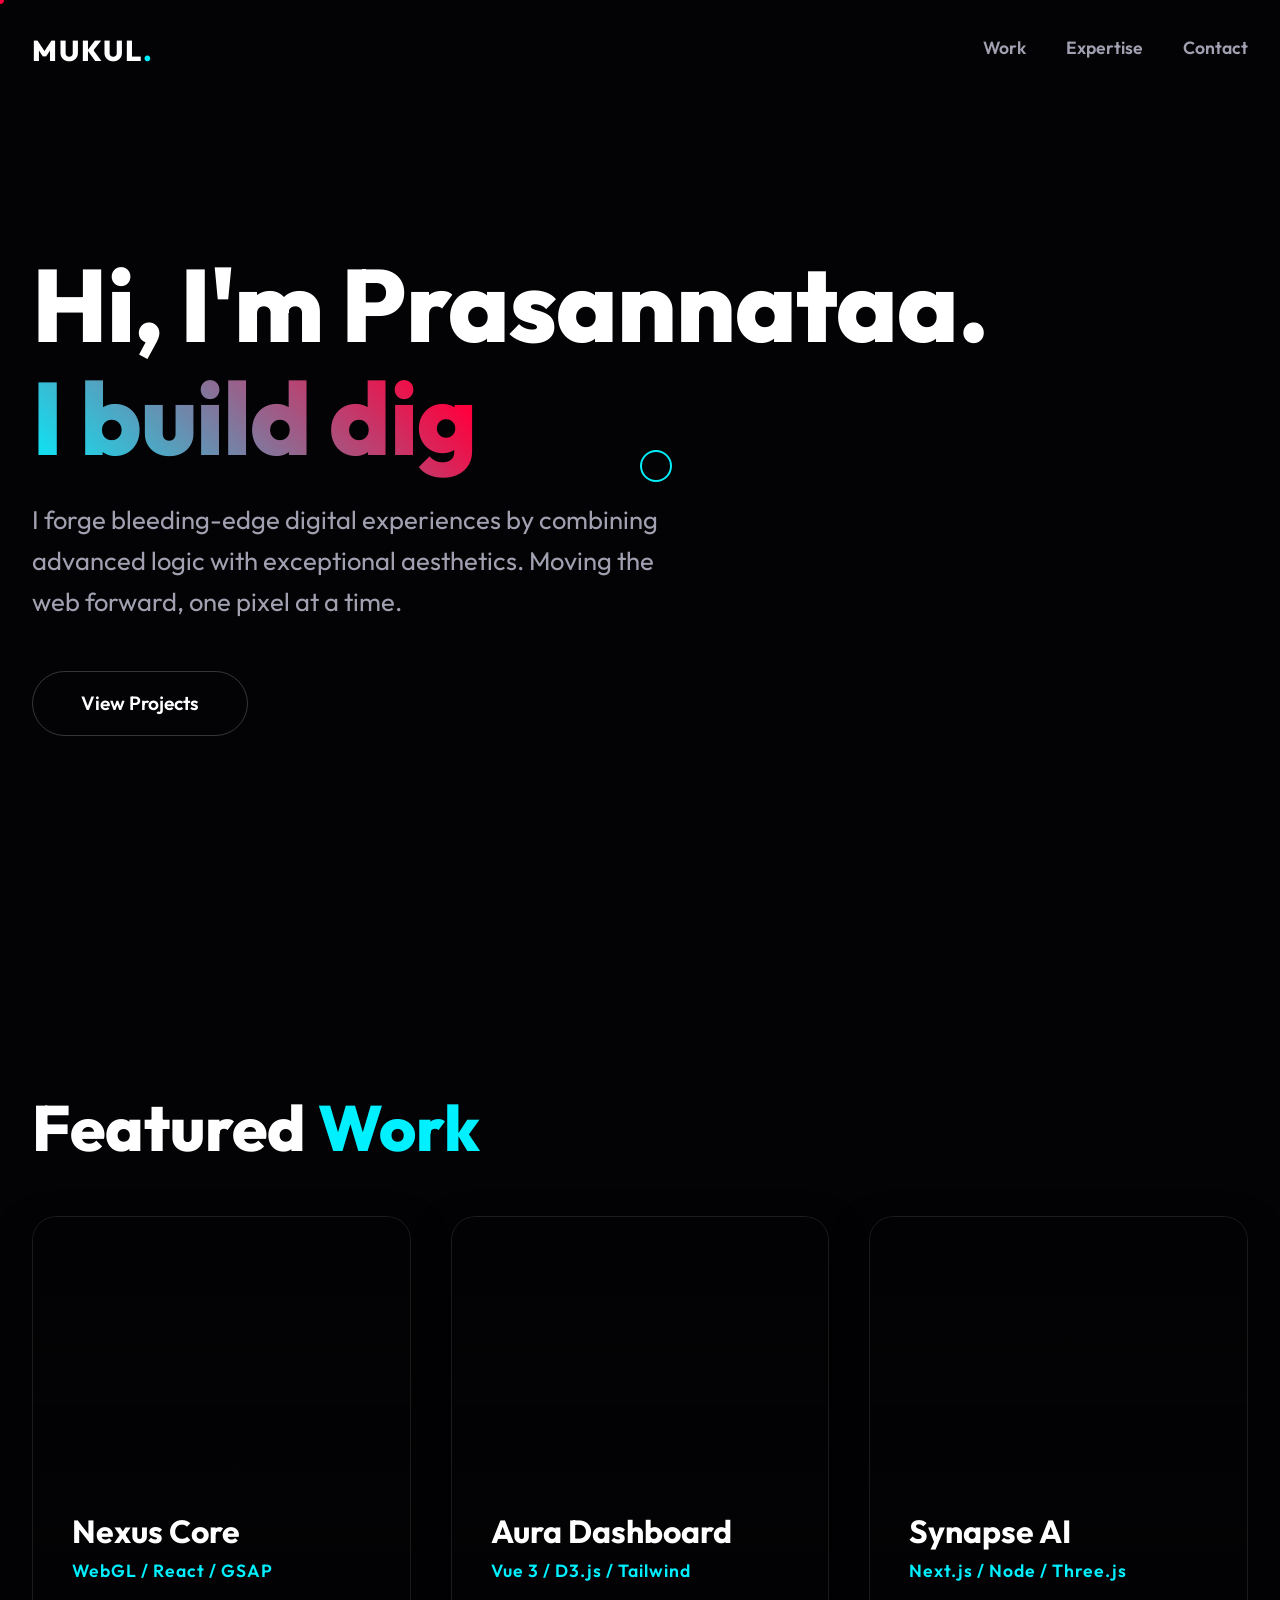
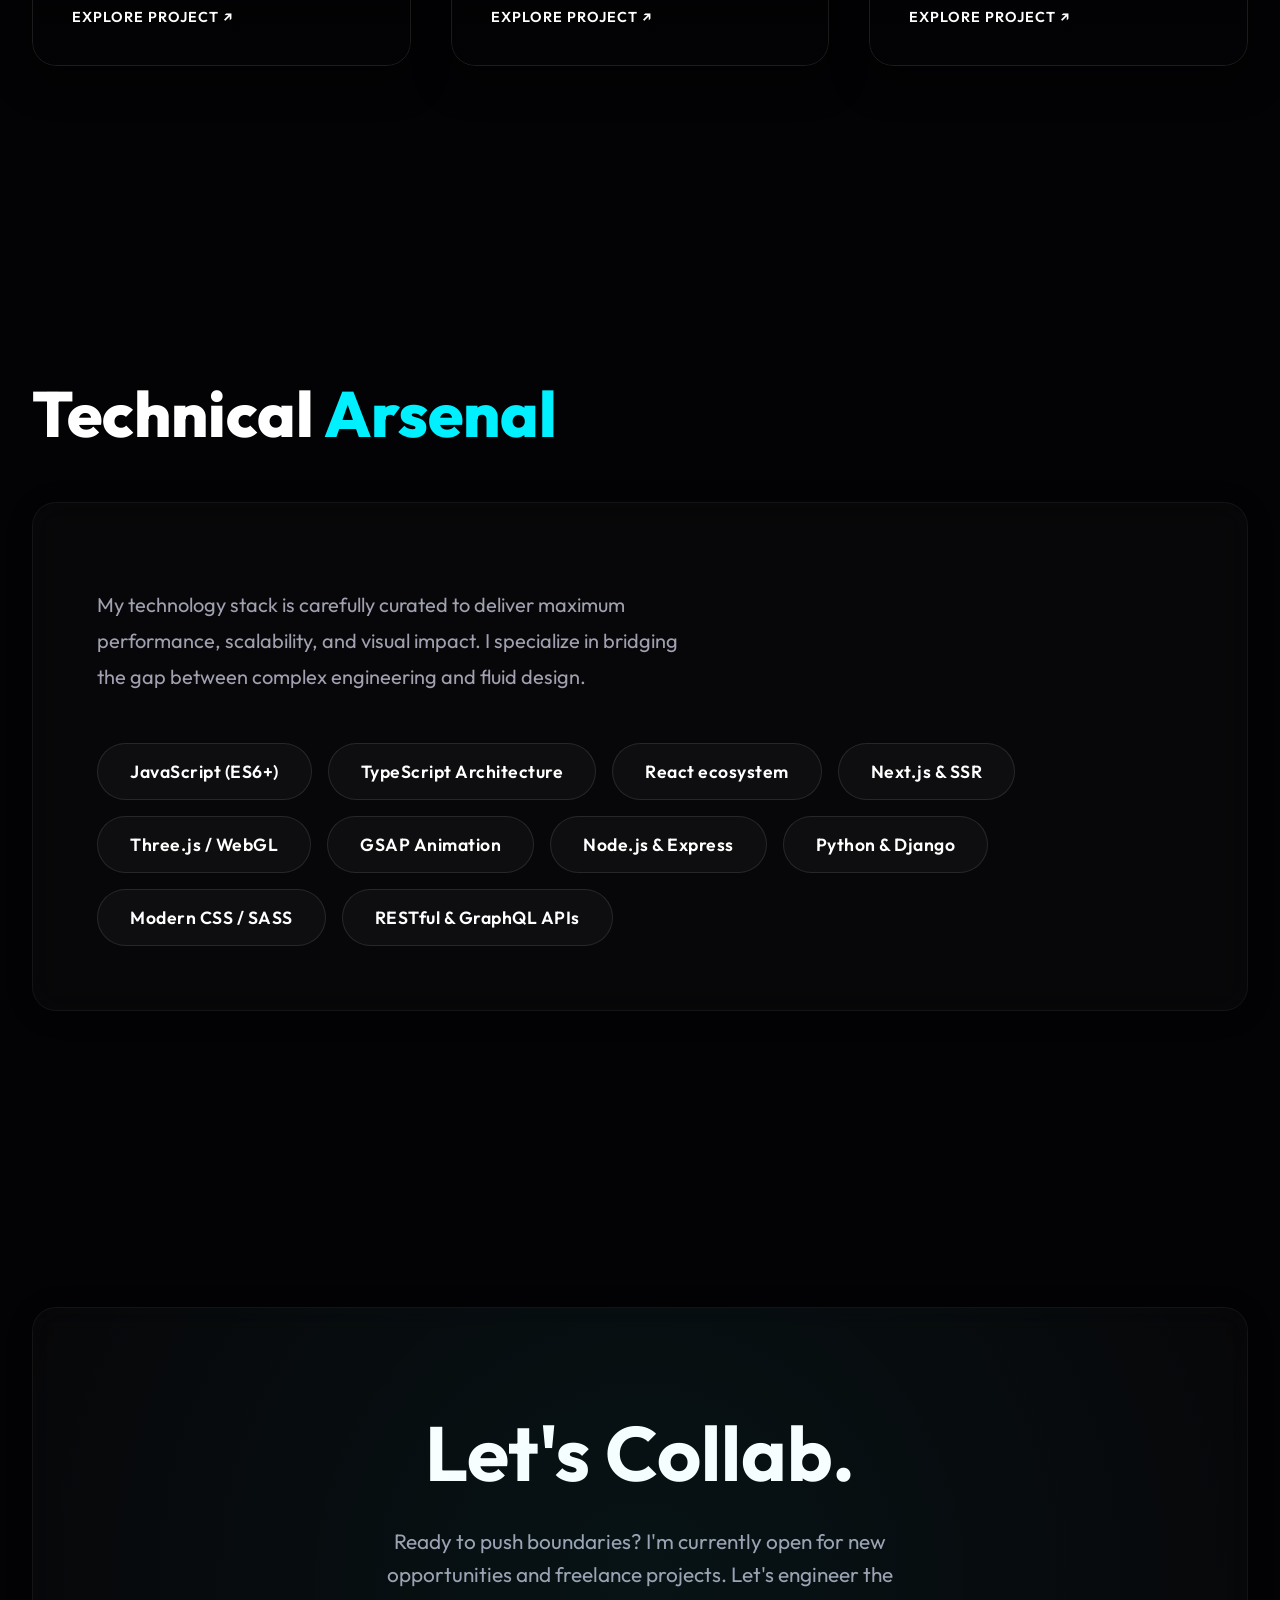
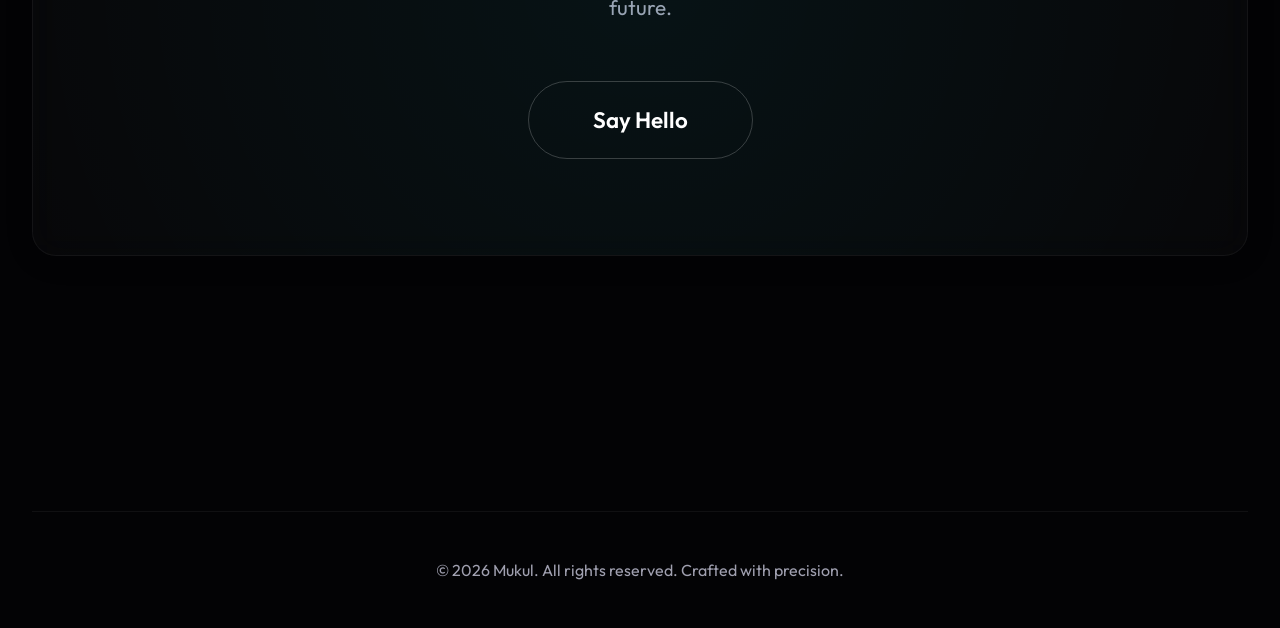
==== commit 9c919909: "Update homepage content" ====
--- a/project.html
+++ b/project.html
@@ -512,7 +512,7 @@
         <section id="hero">
             <div class="fade-up">
                 <h1 class="hero-title">
-                    Hi, I'm Mukul.<br>
+                    Hi, I'm Prasannataa.<br>
                     <span id="typewriter" class="typewriter-text"></span>
                 </h1>
                 <p class="hero-subtitle delay-100 fade-up">
@@ -929,4 +929,5 @@
 
     </script>
 </body>
+ 
 </html>
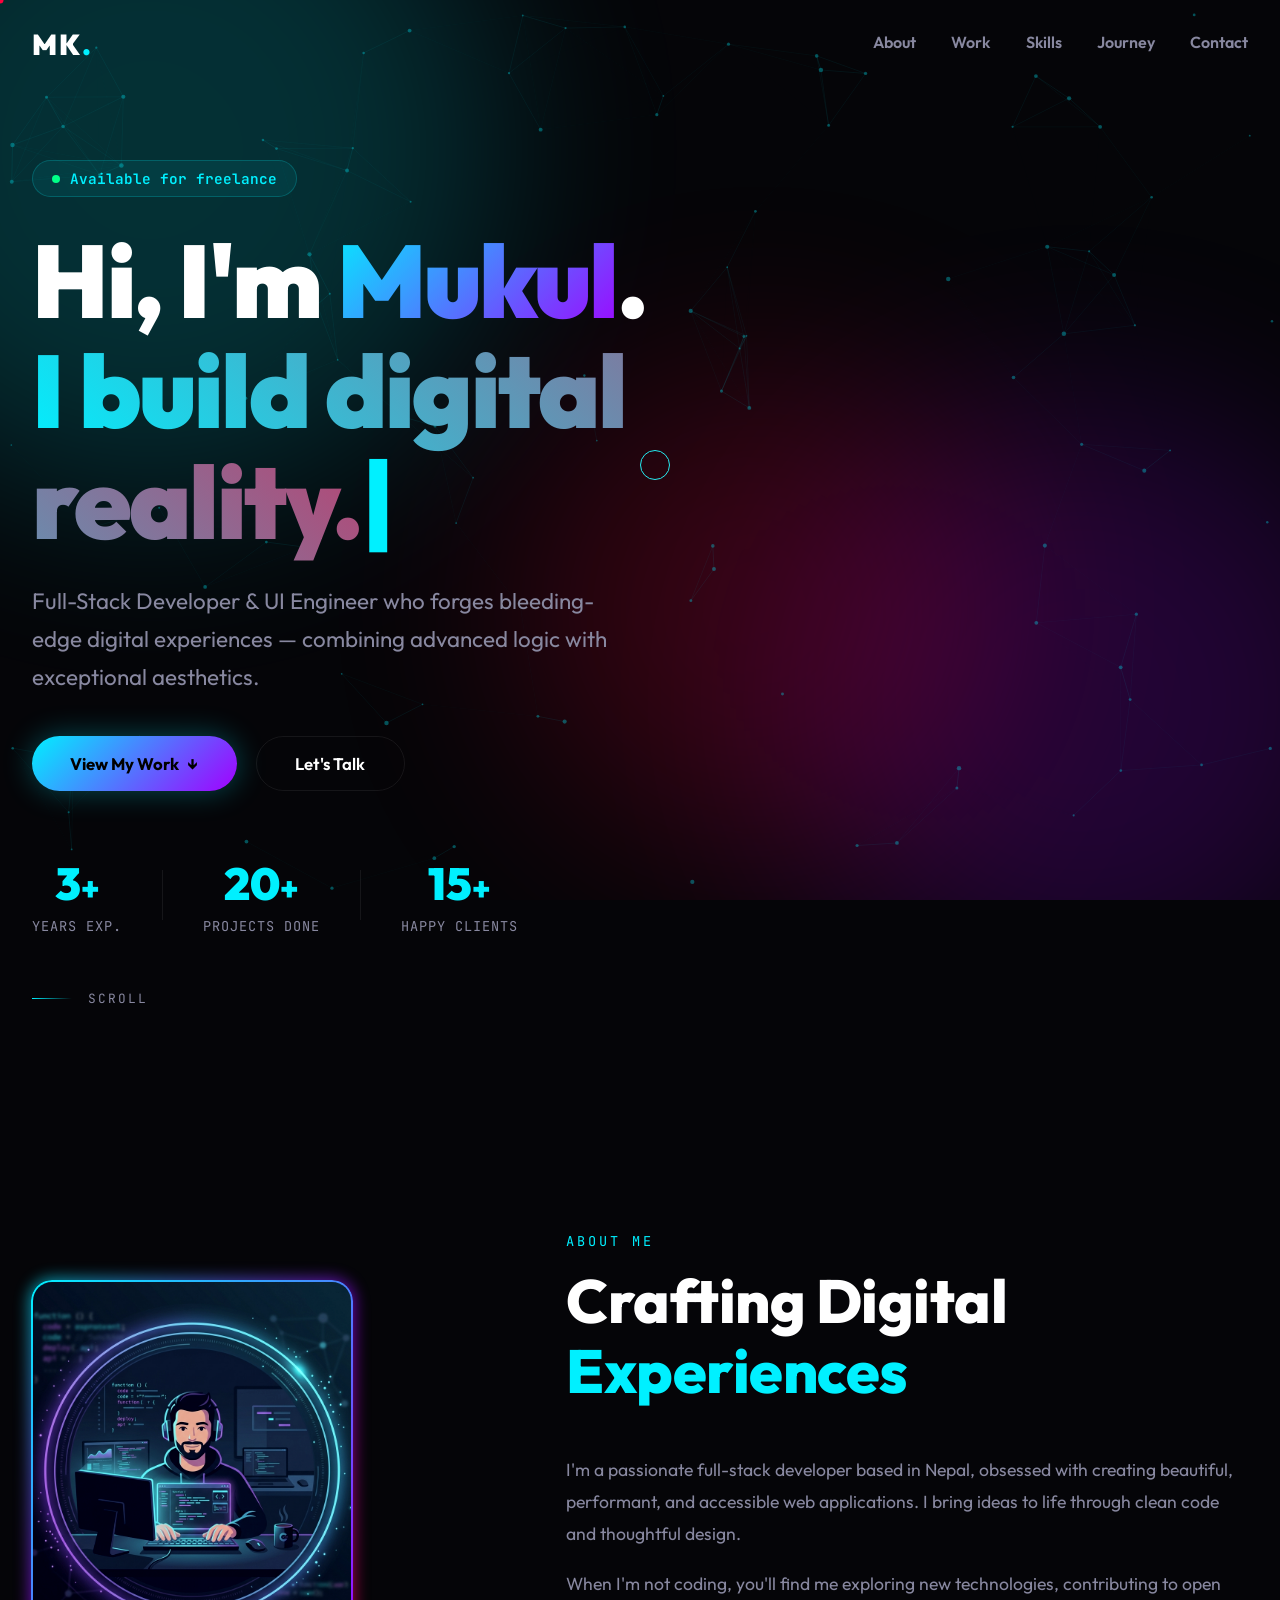
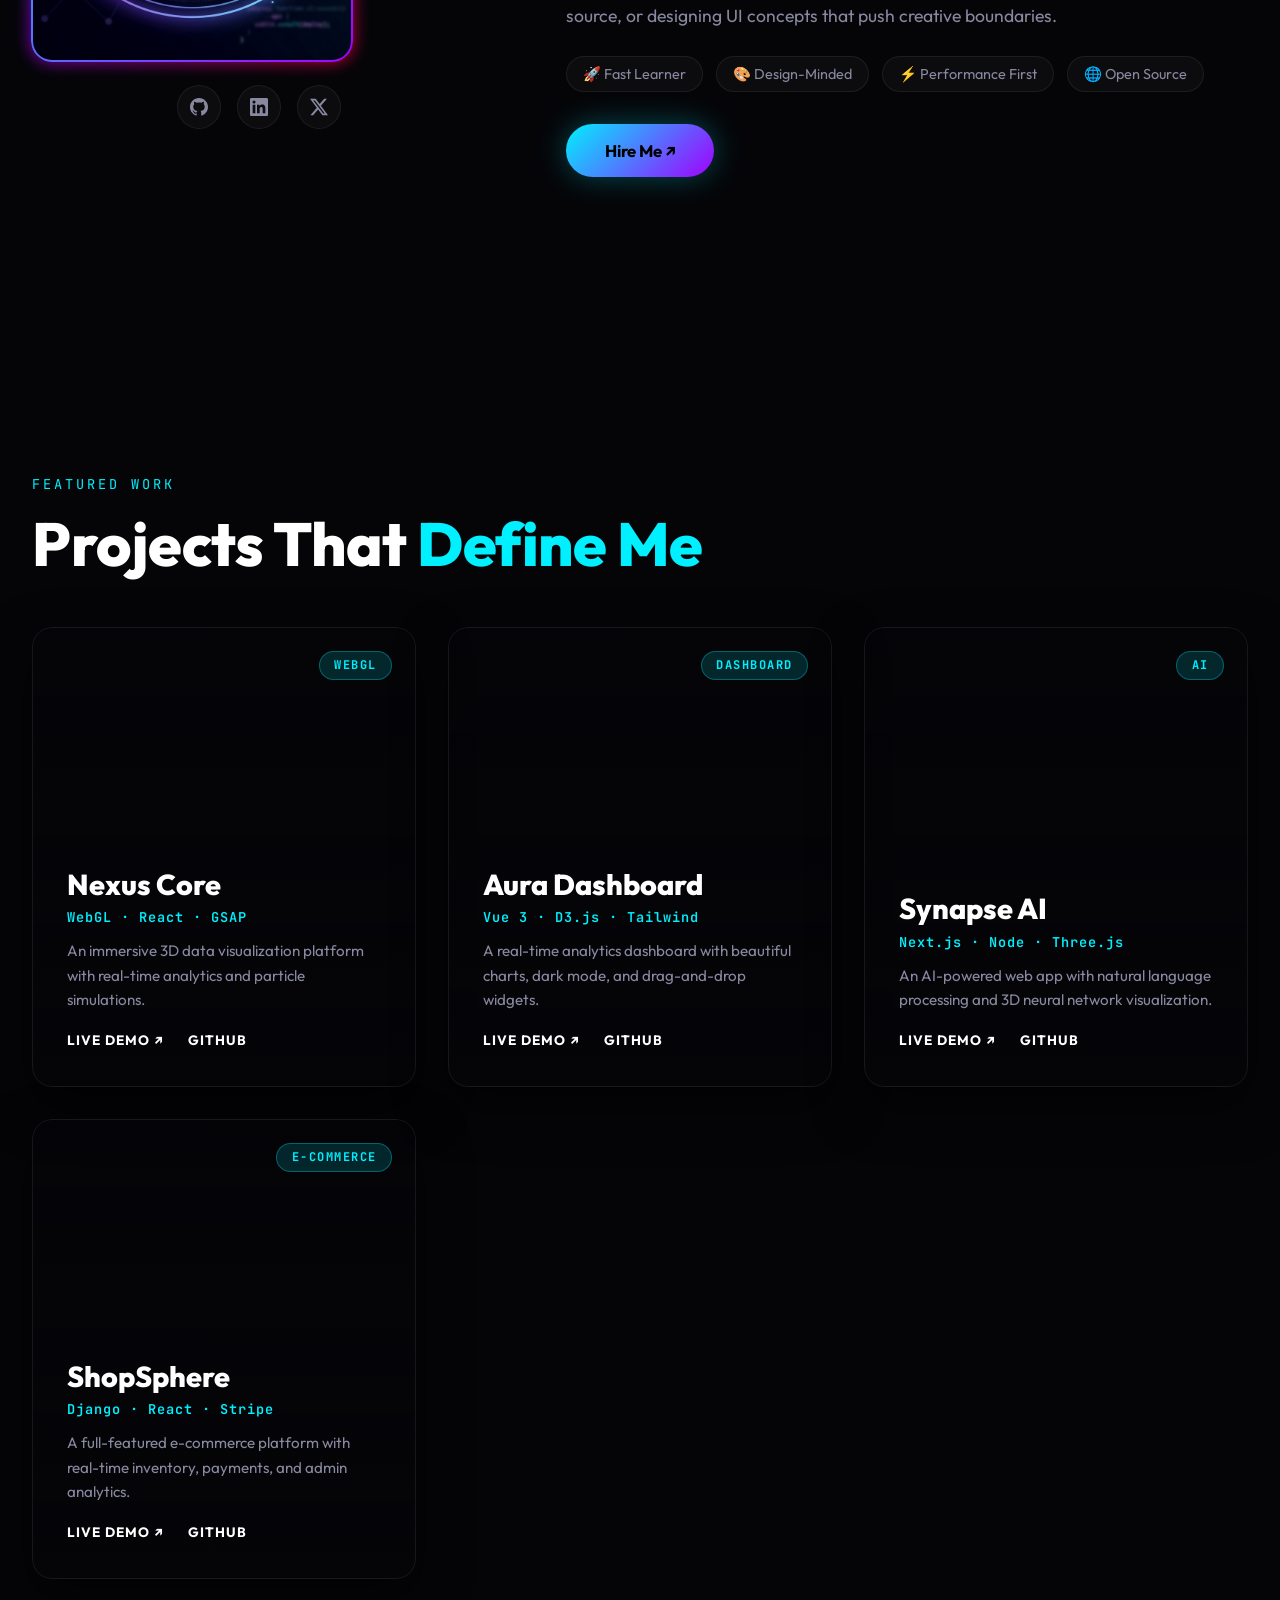
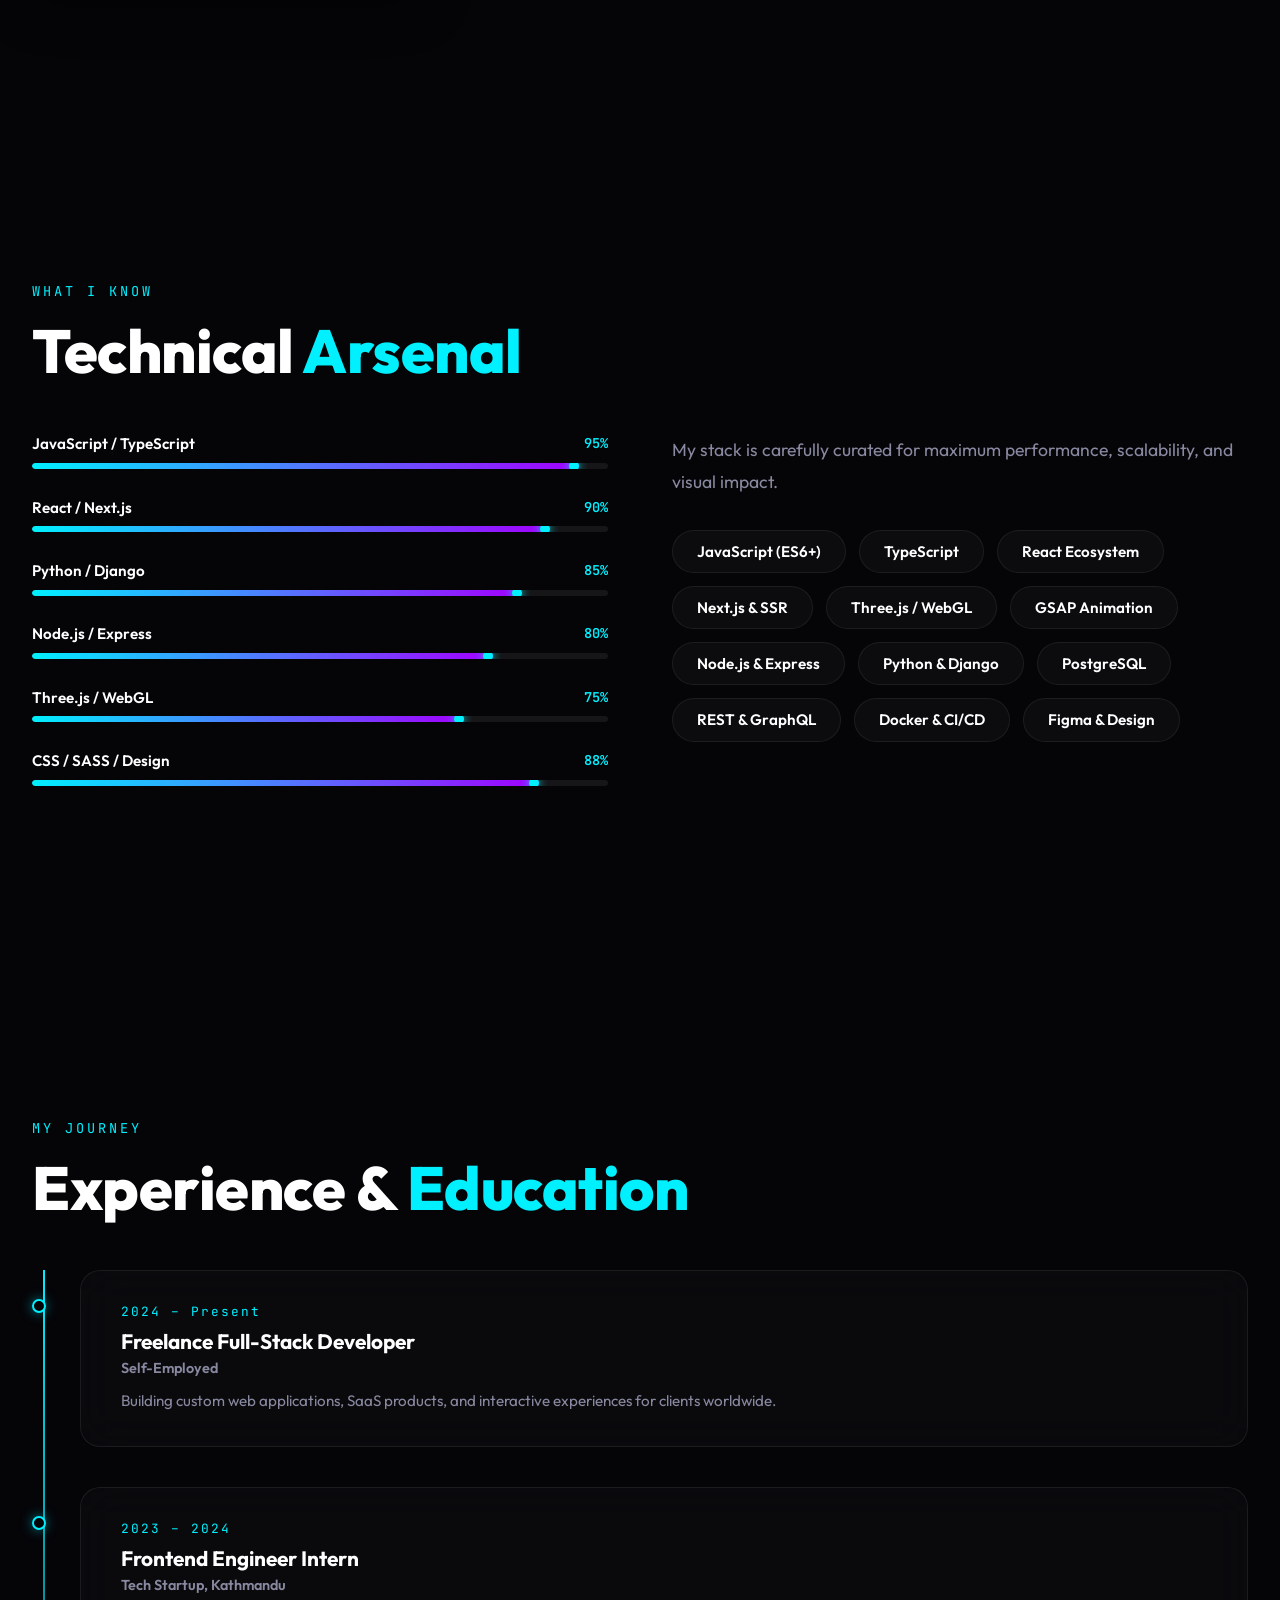
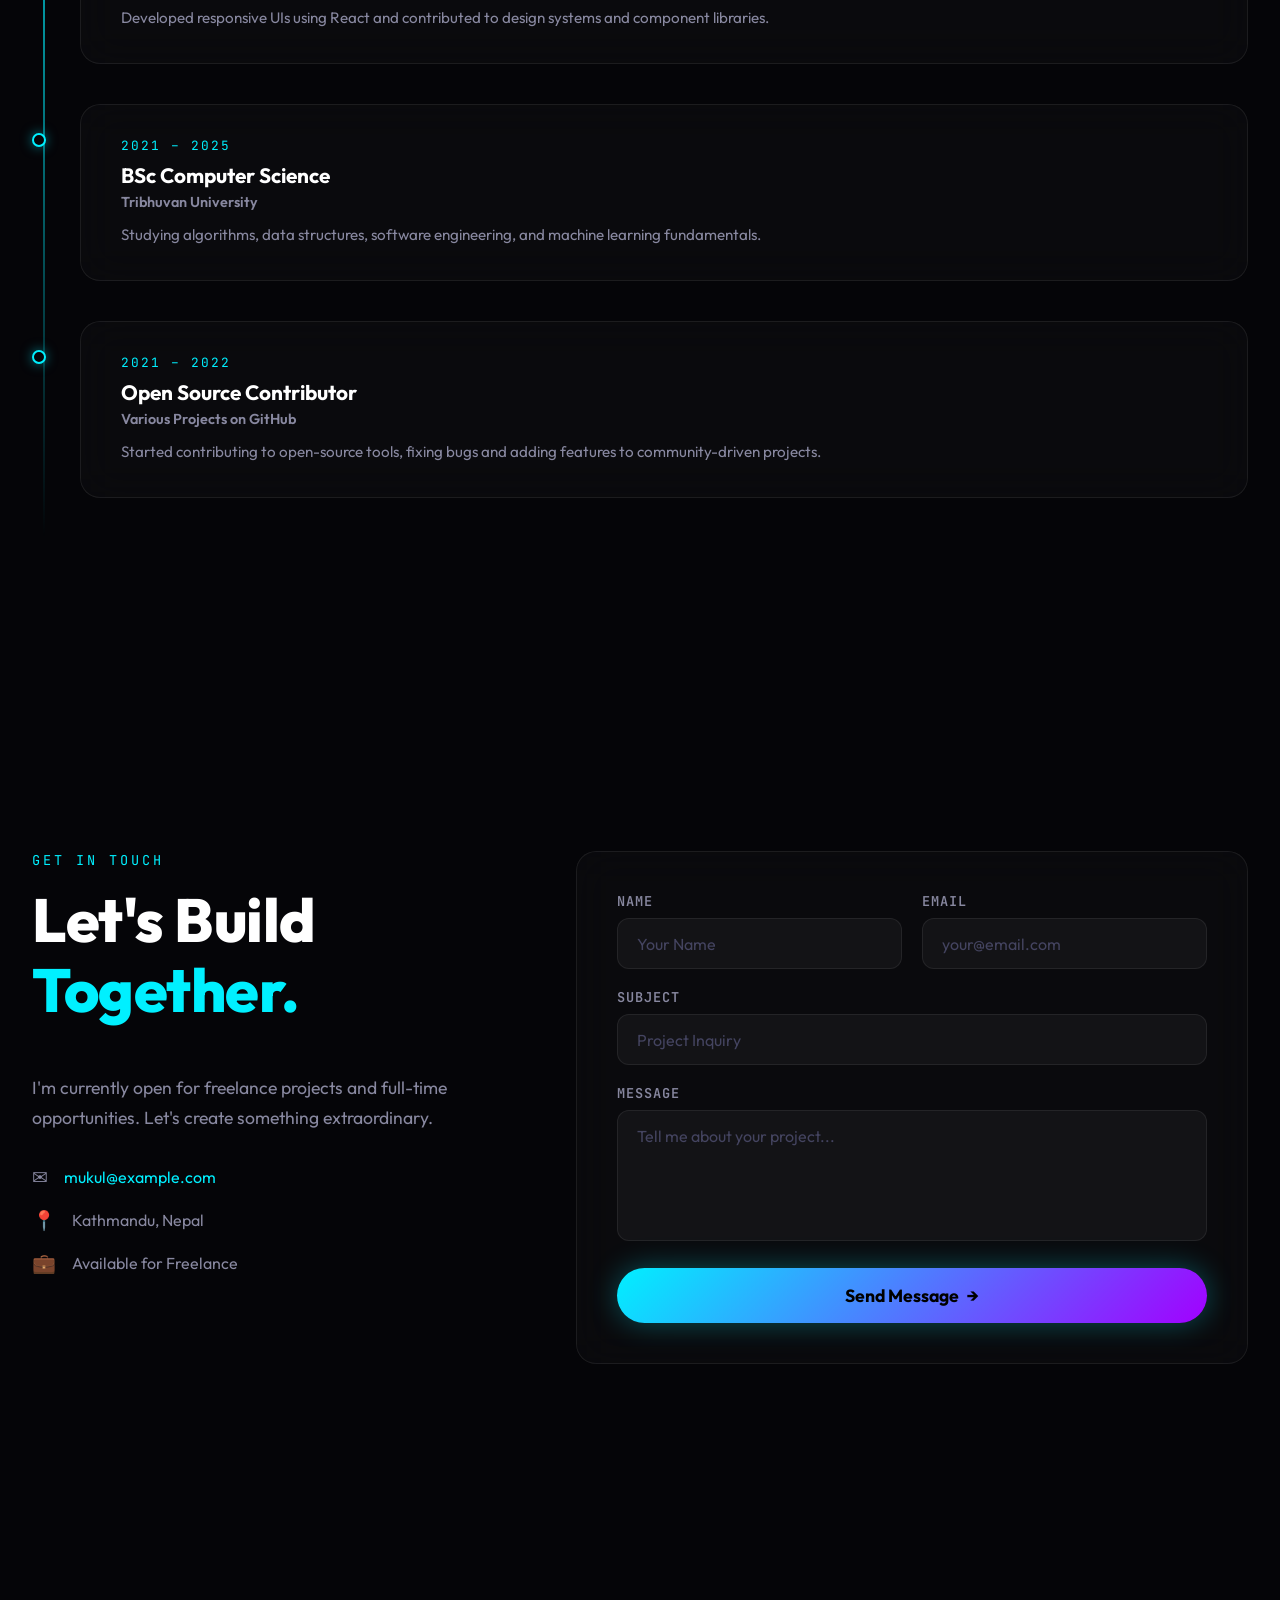
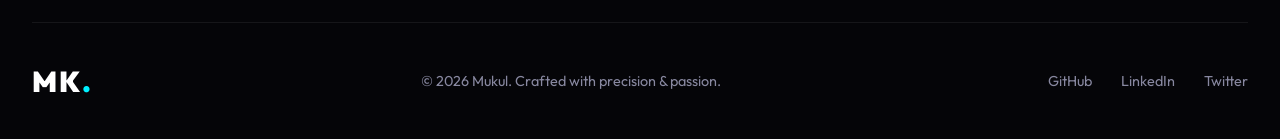
==== commit 4a02b319: "new changes" ====
--- a/project.html
+++ b/project.html
@@ -3,931 +3,363 @@
 <head>
     <meta charset="UTF-8">
     <meta name="viewport" content="width=device-width, initial-scale=1.0">
-    <title>Mukul | Advanced Portfolio</title>
-    <!-- Modern Font -->
+    <title>Mukul | Portfolio</title>
+    <meta name="description" content="Mukul – Full-Stack Developer & UI Engineer crafting cutting-edge digital experiences.">
     <link rel="preconnect" href="https://fonts.googleapis.com">
     <link rel="preconnect" href="https://fonts.gstatic.com" crossorigin>
-    <link href="https://fonts.googleapis.com/css2?family=Outfit:wght@300;400;600;800&display=swap" rel="stylesheet">
-    <style>
-        /* Base Reset & Variables */
-        :root {
-            --bg-color: #030305;
-            --primary-accent: #00f0ff;
-            --secondary-accent: #ff003c;
-            --text-main: #ffffff;
-            --text-dim: #a0a0b0;
-        }
-
-        *, *::before, *::after {
-            box-sizing: border-box;
-        }
-
-        html, body {
-            margin: 0;
-            padding: 0;
-            font-family: 'Outfit', sans-serif;
-            background-color: var(--bg-color);
-            color: var(--text-main);
-            overflow-x: hidden;
-            scroll-behavior: smooth;
-            /* Hide default cursor for standard elements to show custom cursor */
-            cursor: none; 
-        }
-
-        /* Custom Scrollbar */
-        ::-webkit-scrollbar {
-            width: 8px;
-        }
-        ::-webkit-scrollbar-track {
-            background: var(--bg-color);
-        }
-        ::-webkit-scrollbar-thumb {
-            background: #2a2a35;
-            border-radius: 10px;
-        }
-        ::-webkit-scrollbar-thumb:hover {
-            background: var(--primary-accent);
-        }
-
-        /* Custom Cursor Elements */
-        .cursor-dot {
-            position: fixed;
-            top: 0; left: 0;
-            width: 8px; height: 8px;
-            background: var(--secondary-accent);
-            border-radius: 50%;
-            pointer-events: none;
-            z-index: 9999;
-            transform: translate(-50%, -50%);
-            transition: transform 0.1s ease-out;
-        }
-        
-        .cursor-ring {
-            position: fixed;
-            top: 0; left: 0;
-            width: 32px; height: 32px;
-            border: 2px solid var(--primary-accent);
-            border-radius: 50%;
-            pointer-events: none;
-            z-index: 9998;
-            transform: translate(-50%, -50%);
-            transition: width 0.2s, height 0.2s, background-color 0.2s, transform 0.15s ease-out;
-            mix-blend-mode: difference;
-        }
-
-        /* Hover state for cursor */
-        .cursor-ring.hovering {
-            width: 60px; height: 60px;
-            background-color: rgba(0, 240, 255, 0.1);
-            border-color: transparent;
-        }
-
-        /* Interactive elements should also have cursor:none if we want full custom overlay */
-        a, button, .hover-target {
-            cursor: none; 
-        }
-
-        /* Canvas Background */
-        #particle-canvas {
-            position: fixed;
-            top: 0; left: 0;
-            width: 100vw; height: 100vh;
-            z-index: -1;
-            opacity: 0.8;
-            pointer-events: none;
-        }
-
-        /* Layout Structure */
-        .container {
-            max-width: 1300px;
-            margin: 0 auto;
-            padding: 0 2rem;
-            position: relative;
-            z-index: 10;
-        }
-
-        section {
-            min-height: 100vh;
-            display: flex;
-            flex-direction: column;
-            justify-content: center;
-            padding: 120px 0;
-        }
-
-        /* Navbar */
-        nav {
-            position: fixed;
-            top: 0; width: 100%;
-            padding: 2rem 0;
-            z-index: 100;
-            transition: background 0.4s ease, padding 0.4s ease, box-shadow 0.4s;
-        }
-        nav.nav-scrolled {
-            background: rgba(3, 3, 5, 0.8);
-            backdrop-filter: blur(12px);
-            -webkit-backdrop-filter: blur(12px);
-            padding: 1rem 0;
-            border-bottom: 1px solid rgba(255, 255, 255, 0.05);
-            box-shadow: 0 10px 30px rgba(0,0,0,0.5);
-        }
-        
-        .nav-content {
-            display: flex;
-            justify-content: space-between;
-            align-items: center;
-            max-width: 1300px;
-            margin: 0 auto;
-            padding: 0 2rem;
-        }
-        
-        .logo {
-            font-size: 1.8rem;
-            font-weight: 800;
-            letter-spacing: 2px;
-            color: var(--text-main);
-            text-decoration: none;
-            position: relative;
-        }
-        .logo span {
-            color: var(--primary-accent);
-        }
-        
-        .nav-links {
-            display: flex;
-            gap: 2.5rem;
-        }
-        
-        .nav-links a {
-            color: var(--text-dim);
-            text-decoration: none;
-            font-weight: 600;
-            font-size: 1.1rem;
-            transition: color 0.3s;
-            position: relative;
-            padding-bottom: 5px;
-        }
-        
-        .nav-links a::after {
-            content: '';
-            position: absolute;
-            bottom: 0; left: 0;
-            width: 0; height: 2px;
-            background: linear-gradient(90deg, var(--primary-accent), var(--secondary-accent));
-            transition: width 0.3s ease;
-        }
-        
-        .nav-links a:hover, .nav-links a.active {
-            color: var(--text-main);
-        }
-        .nav-links a:hover::after, .nav-links a.active::after {
-            width: 100%;
-        }
-
-        /* Hero Section */
-        .hero-title {
-            font-size: clamp(3.5rem, 8vw, 7rem);
-            font-weight: 800;
-            line-height: 1.1;
-            margin-bottom: 1.5rem;
-            color: #fff;
-            letter-spacing: -1px;
-        }
-        
-        .typewriter-text {
-            background: linear-gradient(45deg, var(--primary-accent), var(--secondary-accent), #a200ff);
-            -webkit-background-clip: text;
-            -webkit-text-fill-color: transparent;
-            background-size: 200% auto;
-            animation: shine 5s linear infinite;
-        }
-
-        @keyframes shine {
-            to { background-position: 200% center; }
-        }
-        
-        .hero-subtitle {
-            font-size: clamp(1.2rem, 2vw, 1.8rem);
-            color: var(--text-dim);
-            margin-bottom: 3rem;
-            max-width: 650px;
-            line-height: 1.6;
-        }
-
-        /* Buttons */
-        .btn-magnetic {
-            display: inline-flex;
-            justify-content: center;
-            align-items: center;
-            padding: 1.2rem 3rem;
-            background: transparent;
-            color: var(--text-main);
-            font-family: inherit;
-            font-size: 1.2rem;
-            font-weight: 600;
-            border: 1px solid rgba(255,255,255,0.2);
-            border-radius: 50px;
-            position: relative;
-            overflow: hidden;
-            transition: border-color 0.3s, color 0.3s, transform 0.1s;
-            text-decoration: none;
-            z-index: 1;
-        }
-        
-        .btn-magnetic::before {
-            content: '';
-            position: absolute;
-            top: var(--y, 50%); left: var(--x, 50%);
-            width: 0; height: 0;
-            background: var(--primary-accent);
-            border-radius: 50%;
-            transform: translate(-50%, -50%);
-            transition: width 0.5s ease-out, height 0.5s ease-out;
-            z-index: -1;
-        }
-        
-        .btn-magnetic:hover::before {
-            width: 350px; height: 350px;
-        }
-        
-        .btn-magnetic:hover {
-            border-color: var(--primary-accent);
-            color: #000;
-        }
-
-        /* Glassmorphism Classes */
-        .glass-panel {
-            background: rgba(255, 255, 255, 0.02);
-            backdrop-filter: blur(16px);
-            -webkit-backdrop-filter: blur(16px);
-            border: 1px solid rgba(255, 255, 255, 0.05);
-            border-radius: 24px;
-            box-shadow: 0 4px 30px rgba(0, 0, 0, 0.1);
-        }
-
-        /* Section Headings */
-        .section-heading {
-            font-size: clamp(2.5rem, 5vw, 4rem);
-            font-weight: 800;
-            margin-bottom: 3rem;
-        }
-        
-        .section-heading span {
-            color: var(--primary-accent);
-        }
-
-        /* Projects Grid */
-        .projects-grid {
-            display: grid;
-            grid-template-columns: repeat(auto-fit, minmax(320px, 1fr));
-            gap: 2.5rem;
-        }
-        
-        .project-card {
-            position: relative;
-            height: 450px;
-            border-radius: 24px;
-            transform-style: preserve-3d;
-            perspective: 1000px;
-        }
-        
-        .project-card-inner {
-            width: 100%; height: 100%;
-            border-radius: 24px;
-            overflow: hidden;
-            position: relative;
-            display: flex;
-            flex-direction: column;
-            justify-content: flex-end;
-            box-shadow: 0 15px 35px rgba(0,0,0,0.5);
-            transition: box-shadow 0.3s ease;
-        }
-        
-        .project-card-inner::before {
-            content: '';
-            position: absolute;
-            inset: 0;
-            background: linear-gradient(to top, rgba(3,3,5,0.95) 0%, rgba(3,3,5,0.4) 50%, transparent 100%);
-            z-index: 1;
-        }
-        
-        .project-card-inner::after {
-            content: '';
-            position: absolute;
-            inset: 0;
-            border-radius: 24px;
-            border: 1px solid rgba(255,255,255,0.1);
-            z-index: 3;
-            pointer-events: none;
-        }
-        
-        .project-bg {
-            position: absolute;
-            inset: 0;
-            background-size: cover;
-            background-position: center;
-            transition: transform 0.6s cubic-bezier(0.2, 1, 0.2, 1);
-            z-index: 0;
-        }
-        
-        .project-card:hover .project-bg {
-            transform: scale(1.08);
-        }
-        
-        .project-card:hover .project-card-inner {
-            box-shadow: 0 20px 50px rgba(0, 240, 255, 0.15);
-        }
-        
-        .project-info {
-            position: relative;
-            z-index: 2;
-            padding: 2.5rem;
-            transform: translateZ(40px); /* 3D pop effect */
-        }
-        
-        .project-info h3 {
-            font-size: 2rem;
-            margin: 0 0 0.5rem 0;
-            color: #fff;
-        }
-        
-        .project-info p {
-            color: var(--primary-accent);
-            font-size: 1.1rem;
-            margin: 0 0 1.5rem 0;
-            font-weight: 600;
-            letter-spacing: 1px;
-        }
-        
-        .project-links a {
-            display: inline-flex;
-            align-items: center;
-            gap: 0.5rem;
-            color: #fff;
-            text-decoration: none;
-            font-size: 0.9rem;
-            font-weight: 600;
-            text-transform: uppercase;
-            letter-spacing: 1px;
-            transition: color 0.3s;
-        }
-        
-        .project-links a:hover {
-            color: var(--secondary-accent);
-        }
-
-        /* Skills Section */
-        .skills-wrapper {
-            padding: 4rem;
-        }
-        
-        .skills-desc {
-            color: var(--text-dim);
-            font-size: 1.25rem;
-            line-height: 1.8;
-            max-width: 600px;
-            margin-bottom: 3rem;
-        }
-        
-        .tags-cluster {
-            display: flex;
-            flex-wrap: wrap;
-            gap: 1rem;
-        }
-        
-        .tag {
-            padding: 1rem 2rem;
-            background: rgba(255,255,255,0.03);
-            border: 1px solid rgba(255,255,255,0.1);
-            border-radius: 50px;
-            font-weight: 600;
-            color: var(--text-main);
-            letter-spacing: 0.5px;
-            font-size: 1.1rem;
-            transition: all 0.3s cubic-bezier(0.2, 1, 0.2, 1);
-            position: relative;
-            overflow: hidden;
-        }
-        
-        .tag::before {
-            content: '';
-            position: absolute;
-            top: 0; left: 0;
-            width: 100%; height: 100%;
-            background: linear-gradient(45deg, transparent, rgba(0, 240, 255, 0.1), transparent);
-            transform: translateX(-100%);
-            transition: transform 0.6s;
-        }
-        
-        .tag:hover {
-            transform: translateY(-5px);
-            background: rgba(0, 240, 255, 0.05);
-            border-color: rgba(0, 240, 255, 0.4);
-            color: var(--primary-accent);
-            box-shadow: 0 10px 20px rgba(0,0,0,0.2);
-        }
-        
-        .tag:hover::before {
-            transform: translateX(100%);
-        }
-
-        /* Contact Section */
-        .contact-box {
-            text-align: center;
-            padding: 6rem 2rem;
-            position: relative;
-            overflow: hidden;
-        }
-        
-        .contact-box::before {
-            content: '';
-            position: absolute;
-            top: -50%; left: -50%;
-            width: 200%; height: 200%;
-            background: radial-gradient(circle at center, rgba(0, 240, 255, 0.05) 0%, transparent 50%);
-            pointer-events: none;
-        }
-        
-        .contact-box h2 {
-            font-size: clamp(3rem, 6vw, 5rem);
-            margin: 0 0 1.5rem 0;
-        }
-        
-        .contact-box p {
-            color: var(--text-dim);
-            font-size: 1.3rem;
-            margin: 0 auto 3.5rem auto;
-            max-width: 550px;
-            line-height: 1.6;
-        }
-
-        /* Scroll Reveal Animations */
-        .fade-up {
-            opacity: 0;
-            transform: translateY(60px);
-            transition: opacity 1s cubic-bezier(0.2, 1, 0.2, 1), transform 1s cubic-bezier(0.2, 1, 0.2, 1);
-        }
-        .fade-up.visible {
-            opacity: 1;
-            transform: translateY(0);
-        }
-        
-        /* Delays for staggered animations */
-        .delay-100 { transition-delay: 100ms; }
-        .delay-200 { transition-delay: 200ms; }
-        .delay-300 { transition-delay: 300ms; }
-
-        /* Responsive */
-        @media (max-width: 768px) {
-            .nav-links { display: none; } /* Could add a hamburger menu here */
-            .cursor-dot, .cursor-ring { display: none; } /* Hide custom cursor on mobile */
-            html, body, a, button, .hover-target { cursor: auto; }
-            .skills-wrapper { padding: 2.5rem 1.5rem; }
-        }
-    </style>
+    <link href="https://fonts.googleapis.com/css2?family=Outfit:wght@300;400;600;800;900&family=JetBrains+Mono:wght@400;600&display=swap" rel="stylesheet">
+    <link rel="stylesheet" href="style.css">
 </head>
 <body>
 
-    <!-- Custom Cursor -->
-    <div class="cursor-dot"></div>
-    <div class="cursor-ring"></div>
-
-    <!-- Background Canvas -->
-    <canvas id="particle-canvas"></canvas>
-
-    <!-- Navigation -->
-    <nav id="navbar">
-        <div class="nav-content">
-            <a href="#" class="logo hover-target">MUKUL<span>.</span></a>
-            <div class="nav-links">
-                <a href="#projects" class="hover-target nav-item">Work</a>
-                <a href="#skills" class="hover-target nav-item">Expertise</a>
-                <a href="#contact" class="hover-target nav-item">Contact</a>
-            </div>
-        </div>
-    </nav>
-
-    <div class="container">
-        
-        <!-- Hero Section -->
-        <section id="hero">
-            <div class="fade-up">
-                <h1 class="hero-title">
-                    Hi, I'm Prasannataa.<br>
-                    <span id="typewriter" class="typewriter-text"></span>
-                </h1>
-                <p class="hero-subtitle delay-100 fade-up">
-                    I forge bleeding-edge digital experiences by combining advanced logic with exceptional aesthetics. Moving the web forward, one pixel at a time.
-                </p>
-                <div class="delay-200 fade-up">
-                    <a href="#projects" class="btn-magnetic hover-target">
-                        View Projects
+<!-- Custom Cursor -->
+<div class="cursor-dot"></div>
+<div class="cursor-ring"></div>
+
+<!-- Aurora Background -->
+<div class="aurora-bg">
+    <div class="aurora a1"></div>
+    <div class="aurora a2"></div>
+    <div class="aurora a3"></div>
+</div>
+<canvas id="particle-canvas"></canvas>
+
+<!-- Navigation -->
+<nav id="navbar">
+    <div class="nav-content">
+        <a href="#hero" class="logo hover-target">MK<span>.</span></a>
+        <div class="nav-links" id="nav-links">
+            <a href="#about" class="hover-target nav-item">About</a>
+            <a href="#projects" class="hover-target nav-item">Work</a>
+            <a href="#skills" class="hover-target nav-item">Skills</a>
+            <a href="#timeline" class="hover-target nav-item">Journey</a>
+            <a href="#contact" class="hover-target nav-item">Contact</a>
+        </div>
+        <button class="hamburger hover-target" id="hamburger" aria-label="Menu">
+            <span></span><span></span><span></span>
+        </button>
+    </div>
+</nav>
+
+<!-- Mobile Menu -->
+<div class="mobile-menu" id="mobile-menu">
+    <a href="#about" class="mob-link">About</a>
+    <a href="#projects" class="mob-link">Work</a>
+    <a href="#skills" class="mob-link">Skills</a>
+    <a href="#timeline" class="mob-link">Journey</a>
+    <a href="#contact" class="mob-link">Contact</a>
+</div>
+
+<div class="container">
+
+    <!-- HERO -->
+    <section id="hero">
+        <div class="hero-inner">
+            <div class="hero-badge fade-up">
+                <span class="badge-dot"></span> Available for freelance
+            </div>
+            <h1 class="hero-title fade-up delay-100">
+                Hi, I'm <span class="name-gradient">Mukul</span>.<br>
+                <span id="typewriter" class="typewriter-text"></span><span class="cursor-blink">|</span>
+            </h1>
+            <p class="hero-subtitle fade-up delay-200">
+                Full-Stack Developer & UI Engineer who forges bleeding-edge digital experiences — combining advanced logic with exceptional aesthetics.
+            </p>
+            <div class="hero-actions fade-up delay-300">
+                <a href="#projects" class="btn-primary hover-target">View My Work <span>↓</span></a>
+                <a href="#contact" class="btn-ghost hover-target">Let's Talk</a>
+            </div>
+            <div class="hero-stats fade-up delay-300">
+                <div class="stat-item">
+                    <span class="stat-num" data-target="3">0</span><span class="stat-suffix">+</span>
+                    <p>Years Exp.</p>
+                </div>
+                <div class="stat-divider"></div>
+                <div class="stat-item">
+                    <span class="stat-num" data-target="20">0</span><span class="stat-suffix">+</span>
+                    <p>Projects Done</p>
+                </div>
+                <div class="stat-divider"></div>
+                <div class="stat-item">
+                    <span class="stat-num" data-target="15">0</span><span class="stat-suffix">+</span>
+                    <p>Happy Clients</p>
+                </div>
+            </div>
+        </div>
+        <div class="scroll-indicator">
+            <div class="scroll-line"></div>
+            <span>Scroll</span>
+        </div>
+    </section>
+
+    <!-- ABOUT -->
+    <section id="about">
+        <div class="about-grid">
+            <div class="about-image-col fade-up">
+                <div class="about-img-wrapper">
+                    <img src="avatar.png" alt="Mukul" class="about-img">
+                    <div class="img-glow"></div>
+                    <div class="img-border"></div>
+                </div>
+                <div class="about-socials">
+                    <a href="#" class="social-btn hover-target" title="GitHub">
+                        <svg viewBox="0 0 24 24" fill="currentColor"><path d="M12 0C5.37 0 0 5.37 0 12c0 5.3 3.44 9.8 8.2 11.37.6.1.82-.26.82-.57v-2c-3.34.72-4.04-1.61-4.04-1.61-.54-1.38-1.33-1.75-1.33-1.75-1.09-.74.08-.73.08-.73 1.2.09 1.84 1.24 1.84 1.24 1.07 1.83 2.8 1.3 3.48 1 .1-.78.42-1.3.76-1.6-2.67-.3-5.47-1.33-5.47-5.93 0-1.31.47-2.38 1.24-3.22-.14-.3-.54-1.52.1-3.18 0 0 1-.32 3.3 1.23a11.5 11.5 0 0 1 3-.4c1.02 0 2.04.13 3 .4 2.28-1.55 3.29-1.23 3.29-1.23.65 1.66.24 2.88.12 3.18.77.84 1.23 1.91 1.23 3.22 0 4.61-2.8 5.63-5.48 5.92.43.37.81 1.1.81 2.22v3.29c0 .32.21.69.82.57C20.56 21.8 24 17.3 24 12c0-6.63-5.37-12-12-12z"/></svg>
                     </a>
-                </div>
-            </div>
-        </section>
-
-        <!-- Projects Section -->
-        <section id="projects">
-            <h2 class="section-heading fade-up">Featured <span>Work</span></h2>
-            
-            <div class="projects-grid">
-                
-                <!-- Project 1 -->
-                <div class="project-card hover-target fade-up delay-100" data-3d-tilt>
-                    <div class="project-card-inner">
-                        <div class="project-bg" style="background-image: url('https://images.unsplash.com/photo-1551288049-bebda4e38f71?auto=format&fit=crop&w=1000&q=80')"></div>
-                        <div class="project-info">
-                            <h3>Nexus Core</h3>
-                            <p>WebGL / React / GSAP</p>
-                            <div class="project-links">
-                                <a href="#" class="hover-target">Explore Project ↗</a>
-                            </div>
-                        </div>
-                    </div>
-                </div>
-
-                <!-- Project 2 -->
-                <div class="project-card hover-target fade-up delay-200" data-3d-tilt>
-                    <div class="project-card-inner">
-                        <div class="project-bg" style="background-image: url('https://images.unsplash.com/photo-1558655146-d09347e92766?auto=format&fit=crop&w=1000&q=80')"></div>
-                        <div class="project-info">
-                            <h3>Aura Dashboard</h3>
-                            <p>Vue 3 / D3.js / Tailwind</p>
-                            <div class="project-links">
-                                <a href="#" class="hover-target">Explore Project ↗</a>
-                            </div>
-                        </div>
-                    </div>
-                </div>
-
-                <!-- Project 3 -->
-                <div class="project-card hover-target fade-up delay-300" data-3d-tilt>
-                    <div class="project-card-inner">
-                        <div class="project-bg" style="background-image: url('https://images.unsplash.com/photo-1618005182384-a83a8bd57fbe?auto=format&fit=crop&w=1000&q=80')"></div>
-                        <div class="project-info">
-                            <h3>Synapse AI</h3>
-                            <p>Next.js / Node / Three.js</p>
-                            <div class="project-links">
-                                <a href="#" class="hover-target">Explore Project ↗</a>
-                            </div>
-                        </div>
-                    </div>
-                </div>
-
-            </div>
-        </section>
-
-        <!-- Skills Section -->
-        <section id="skills">
-            <h2 class="section-heading fade-up">Technical <span>Arsenal</span></h2>
-            
-            <div class="glass-panel skills-wrapper fade-up delay-100">
-                <p class="skills-desc">
-                    My technology stack is carefully curated to deliver maximum performance, scalability, and visual impact. I specialize in bridging the gap between complex engineering and fluid design.
-                </p>
-                
+                    <a href="#" class="social-btn hover-target" title="LinkedIn">
+                        <svg viewBox="0 0 24 24" fill="currentColor"><path d="M20.45 20.45h-3.55v-5.57c0-1.33-.03-3.04-1.85-3.04-1.85 0-2.14 1.45-2.14 2.94v5.67H9.36V9h3.41v1.56h.05c.47-.9 1.63-1.85 3.37-1.85 3.6 0 4.27 2.37 4.27 5.45v6.29zM5.34 7.43a2.06 2.06 0 1 1 0-4.12 2.06 2.06 0 0 1 0 4.12zM7.12 20.45H3.56V9h3.56v11.45zM22.23 0H1.77C.79 0 0 .77 0 1.72v20.56C0 23.23.79 24 1.77 24h20.46c.98 0 1.77-.77 1.77-1.72V1.72C24 .77 23.21 0 22.23 0z"/></svg>
+                    </a>
+                    <a href="#" class="social-btn hover-target" title="Twitter/X">
+                        <svg viewBox="0 0 24 24" fill="currentColor"><path d="M18.9 1.15h3.68l-8.04 9.19L24 22.85h-7.41l-5.8-7.58-6.63 7.58H.47l8.6-9.83L0 1.15h7.6l5.25 6.94 6.05-6.94zm-1.29 19.4h2.04L6.47 3.24H4.28L17.61 20.55z"/></svg>
+                    </a>
+                </div>
+            </div>
+            <div class="about-text-col fade-up delay-200">
+                <p class="section-label">About Me</p>
+                <h2 class="section-heading">Crafting Digital <span>Experiences</span></h2>
+                <p class="about-desc">I'm a passionate full-stack developer based in Nepal, obsessed with creating beautiful, performant, and accessible web applications. I bring ideas to life through clean code and thoughtful design.</p>
+                <p class="about-desc">When I'm not coding, you'll find me exploring new technologies, contributing to open source, or designing UI concepts that push creative boundaries.</p>
+                <div class="about-tags">
+                    <span class="about-tag">🚀 Fast Learner</span>
+                    <span class="about-tag">🎨 Design-Minded</span>
+                    <span class="about-tag">⚡ Performance First</span>
+                    <span class="about-tag">🌐 Open Source</span>
+                </div>
+                <a href="#contact" class="btn-primary hover-target" style="margin-top:2rem; display:inline-flex;">Hire Me ↗</a>
+            </div>
+        </div>
+    </section>
+
+    <!-- PROJECTS -->
+    <section id="projects">
+        <p class="section-label fade-up">Featured Work</p>
+        <h2 class="section-heading fade-up delay-100">Projects That <span>Define Me</span></h2>
+        <div class="projects-grid">
+
+            <div class="project-card hover-target fade-up delay-100" data-3d-tilt>
+                <div class="project-card-inner">
+                    <div class="project-bg" style="background-image:url('https://images.unsplash.com/photo-1551288049-bebda4e38f71?auto=format&fit=crop&w=1000&q=80')"></div>
+                    <div class="project-badge">WebGL</div>
+                    <div class="project-info">
+                        <h3>Nexus Core</h3>
+                        <p class="project-stack">WebGL · React · GSAP</p>
+                        <p class="project-desc">An immersive 3D data visualization platform with real-time analytics and particle simulations.</p>
+                        <div class="project-links">
+                            <a href="#" class="hover-target">Live Demo ↗</a>
+                            <a href="#" class="hover-target">GitHub</a>
+                        </div>
+                    </div>
+                </div>
+            </div>
+
+            <div class="project-card hover-target fade-up delay-200" data-3d-tilt>
+                <div class="project-card-inner">
+                    <div class="project-bg" style="background-image:url('https://images.unsplash.com/photo-1558655146-d09347e92766?auto=format&fit=crop&w=1000&q=80')"></div>
+                    <div class="project-badge">Dashboard</div>
+                    <div class="project-info">
+                        <h3>Aura Dashboard</h3>
+                        <p class="project-stack">Vue 3 · D3.js · Tailwind</p>
+                        <p class="project-desc">A real-time analytics dashboard with beautiful charts, dark mode, and drag-and-drop widgets.</p>
+                        <div class="project-links">
+                            <a href="#" class="hover-target">Live Demo ↗</a>
+                            <a href="#" class="hover-target">GitHub</a>
+                        </div>
+                    </div>
+                </div>
+            </div>
+
+            <div class="project-card hover-target fade-up delay-300" data-3d-tilt>
+                <div class="project-card-inner">
+                    <div class="project-bg" style="background-image:url('https://images.unsplash.com/photo-1618005182384-a83a8bd57fbe?auto=format&fit=crop&w=1000&q=80')"></div>
+                    <div class="project-badge">AI</div>
+                    <div class="project-info">
+                        <h3>Synapse AI</h3>
+                        <p class="project-stack">Next.js · Node · Three.js</p>
+                        <p class="project-desc">An AI-powered web app with natural language processing and 3D neural network visualization.</p>
+                        <div class="project-links">
+                            <a href="#" class="hover-target">Live Demo ↗</a>
+                            <a href="#" class="hover-target">GitHub</a>
+                        </div>
+                    </div>
+                </div>
+            </div>
+
+            <div class="project-card hover-target fade-up delay-100" data-3d-tilt>
+                <div class="project-card-inner">
+                    <div class="project-bg" style="background-image:url('https://images.unsplash.com/photo-1607082348824-0a96f2a4b9da?auto=format&fit=crop&w=1000&q=80')"></div>
+                    <div class="project-badge">E-Commerce</div>
+                    <div class="project-info">
+                        <h3>ShopSphere</h3>
+                        <p class="project-stack">Django · React · Stripe</p>
+                        <p class="project-desc">A full-featured e-commerce platform with real-time inventory, payments, and admin analytics.</p>
+                        <div class="project-links">
+                            <a href="#" class="hover-target">Live Demo ↗</a>
+                            <a href="#" class="hover-target">GitHub</a>
+                        </div>
+                    </div>
+                </div>
+            </div>
+
+        </div>
+    </section>
+
+    <!-- SKILLS -->
+    <section id="skills">
+        <p class="section-label fade-up">What I Know</p>
+        <h2 class="section-heading fade-up delay-100">Technical <span>Arsenal</span></h2>
+        <div class="skills-layout">
+            <div class="skill-bars-col fade-up delay-100">
+                <div class="skill-bar-item" data-skill="95">
+                    <div class="skill-bar-header"><span>JavaScript / TypeScript</span><span class="skill-pct">95%</span></div>
+                    <div class="skill-track"><div class="skill-fill" data-width="95"></div></div>
+                </div>
+                <div class="skill-bar-item" data-skill="90">
+                    <div class="skill-bar-header"><span>React / Next.js</span><span class="skill-pct">90%</span></div>
+                    <div class="skill-track"><div class="skill-fill" data-width="90"></div></div>
+                </div>
+                <div class="skill-bar-item" data-skill="85">
+                    <div class="skill-bar-header"><span>Python / Django</span><span class="skill-pct">85%</span></div>
+                    <div class="skill-track"><div class="skill-fill" data-width="85"></div></div>
+                </div>
+                <div class="skill-bar-item" data-skill="80">
+                    <div class="skill-bar-header"><span>Node.js / Express</span><span class="skill-pct">80%</span></div>
+                    <div class="skill-track"><div class="skill-fill" data-width="80"></div></div>
+                </div>
+                <div class="skill-bar-item" data-skill="75">
+                    <div class="skill-bar-header"><span>Three.js / WebGL</span><span class="skill-pct">75%</span></div>
+                    <div class="skill-track"><div class="skill-fill" data-width="75"></div></div>
+                </div>
+                <div class="skill-bar-item" data-skill="88">
+                    <div class="skill-bar-header"><span>CSS / SASS / Design</span><span class="skill-pct">88%</span></div>
+                    <div class="skill-track"><div class="skill-fill" data-width="88"></div></div>
+                </div>
+            </div>
+            <div class="tags-col fade-up delay-200">
+                <p class="skills-desc">My stack is carefully curated for maximum performance, scalability, and visual impact.</p>
                 <div class="tags-cluster">
                     <div class="tag hover-target">JavaScript (ES6+)</div>
-                    <div class="tag hover-target">TypeScript Architecture</div>
-                    <div class="tag hover-target">React ecosystem</div>
+                    <div class="tag hover-target">TypeScript</div>
+                    <div class="tag hover-target">React Ecosystem</div>
                     <div class="tag hover-target">Next.js & SSR</div>
                     <div class="tag hover-target">Three.js / WebGL</div>
                     <div class="tag hover-target">GSAP Animation</div>
                     <div class="tag hover-target">Node.js & Express</div>
                     <div class="tag hover-target">Python & Django</div>
-                    <div class="tag hover-target">Modern CSS / SASS</div>
-                    <div class="tag hover-target">RESTful & GraphQL APIs</div>
-                </div>
-            </div>
-        </section>
-
-        <!-- Contact Section -->
-        <section id="contact">
-            <div class="glass-panel contact-box fade-up">
-                <h2>Let's <span>Collab.</span></h2>
-                <p>Ready to push boundaries? I'm currently open for new opportunities and freelance projects. Let's engineer the future.</p>
-                <a href="mailto:contact@mukul.dev" class="btn-magnetic hover-target" style="font-size: 1.4rem; padding: 1.5rem 4rem;">
-                    Say Hello
-                </a>
-            </div>
-        </section>
-        
-        <footer style="text-align: center; padding: 2rem 0; color: var(--text-dim); margin-top: 5rem; border-top: 1px solid rgba(255,255,255,0.05);">
-            <p>&copy; <script>document.write(new Date().getFullYear())</script> Mukul. All rights reserved. Crafted with precision.</p>
-        </footer>
-    </div>
-
-    <!-- JAVASCRIPT LOGIC -->
-    <script>
-        // 1. Custom Smooth Cursor
-        const cursorDot = document.querySelector('.cursor-dot');
-        const cursorRing = document.querySelector('.cursor-ring');
-        const hoverTargets = document.querySelectorAll('.hover-target, a, button');
-
-        let mouse = { x: window.innerWidth / 2, y: window.innerHeight / 2 };
-        let ringPos = { x: window.innerWidth / 2, y: window.innerHeight / 2 };
-        
-        // Touch device check
-        const isTouchDevice = 'ontouchstart' in window || navigator.maxTouchPoints > 0;
-
-        if (!isTouchDevice) {
-            window.addEventListener('mousemove', (e) => {
-                mouse.x = e.clientX;
-                mouse.y = e.clientY;
-                // Move dot instantly
-                cursorDot.style.transform = `translate3d(${mouse.x}px, ${mouse.y}px, 0)`;
-            });
-
-            // Smooth animation for ring
-            const renderCursor = () => {
-                ringPos.x += (mouse.x - ringPos.x) * 0.15; // easing factor
-                ringPos.y += (mouse.y - ringPos.y) * 0.15;
-                cursorRing.style.transform = `translate3d(${ringPos.x}px, ${ringPos.y}px, 0)`;
-                requestAnimationFrame(renderCursor);
-            };
-            requestAnimationFrame(renderCursor);
-
-            // Hover states
-            hoverTargets.forEach(target => {
-                target.addEventListener('mouseenter', () => {
-                    cursorRing.classList.add('hovering');
-                    cursorDot.style.opacity = '0';
-                });
-                target.addEventListener('mouseleave', () => {
-                    cursorRing.classList.remove('hovering');
-                    cursorDot.style.opacity = '1';
-                });
-            });
-        }
-
-        // 2. Advanced Typewriter Effect
-        const phrases = [
-            "I build digital reality.",
-            "I engineer user experiences.",
-            "I craft interactive code.",
-            "I design the future web."
-        ];
-        const typewriterEl = document.getElementById('typewriter');
-        
-        let phraseIndex = 0;
-        let charIndex = 0;
-        let isDeleting = false;
-        
-        function typeEffect() {
-            const currentPhrase = phrases[phraseIndex];
-            
-            if (isDeleting) {
-                typewriterEl.textContent = currentPhrase.substring(0, charIndex - 1);
-                charIndex--;
-            } else {
-                typewriterEl.textContent = currentPhrase.substring(0, charIndex + 1);
-                charIndex++;
-            }
-            
-            let typingSpeed = isDeleting ? 40 : 80;
-            
-            // If word is complete
-            if (!isDeleting && charIndex === currentPhrase.length) {
-                typingSpeed = 2000; // Pause at end
-                isDeleting = true;
-            } else if (isDeleting && charIndex === 0) {
-                isDeleting = false;
-                phraseIndex = (phraseIndex + 1) % phrases.length;
-                typingSpeed = 500; // Pause before new word
-            }
-            
-            setTimeout(typeEffect, typingSpeed);
-        }
-        
-        // Start typing after initial load
-        setTimeout(typeEffect, 1000);
-
-        // 3. Scroll Reveal via Intersection Observer
-        const observerOptions = {
-            root: null,
-            rootMargin: '0px 0px -100px 0px',
-            threshold: 0.1
-        };
-
-        const revealObserver = new IntersectionObserver((entries, observer) => {
-            entries.forEach(entry => {
-                if (entry.isIntersecting) {
-                    entry.target.classList.add('visible');
-                    // Stop observing once revealed
-                    observer.unobserve(entry.target);
-                }
-            });
-        }, observerOptions);
-
-        document.querySelectorAll('.fade-up').forEach(el => {
-            revealObserver.observe(el);
-        });
-
-        // 4. Navbar Scroll State & Active Links
-        const navbar = document.getElementById('navbar');
-        const navLinks = document.querySelectorAll('.nav-item');
-        const sections = document.querySelectorAll('section');
-
-        window.addEventListener('scroll', () => {
-            // Navbar Background
-            if (window.scrollY > 60) {
-                navbar.classList.add('nav-scrolled');
-            } else {
-                navbar.classList.remove('nav-scrolled');
-            }
-
-            // Scroll Spy
-            let current = '';
-            sections.forEach(section => {
-                const sectionTop = section.offsetTop;
-                if (window.scrollY >= sectionTop - 200) {
-                    current = section.getAttribute('id');
-                }
-            });
-
-            navLinks.forEach(link => {
-                link.classList.remove('active');
-                if (link.getAttribute('href').includes(current)) {
-                    link.classList.add('active');
-                }
-            });
-        });
-
-        // 5. Magnetic Button Physics
-        document.querySelectorAll('.btn-magnetic').forEach(btn => {
-            btn.addEventListener('mousemove', (e) => {
-                const rect = btn.getBoundingClientRect();
-                const x = e.clientX - rect.left;
-                const y = e.clientY - rect.top;
-                
-                // Update colored circle position
-                btn.style.setProperty('--x', `${x}px`);
-                btn.style.setProperty('--y', `${y}px`);
-                
-                // Update physical button position (magnetic pull)
-                const cx = rect.width / 2;
-                const cy = rect.height / 2;
-                const dx = (x - cx) * 0.3; // magnetic strength
-                const dy = (y - cy) * 0.3;
-                
-                btn.style.transform = `translate3d(${dx}px, ${dy}px, 0)`;
-            });
-            
-            btn.addEventListener('mouseleave', () => {
-                btn.style.transform = 'translate3d(0, 0, 0)';
-            });
-        });
-
-        // 6. Vanilla 3D Parallax Tilt for Project Cards
-        if (!isTouchDevice) {
-            document.querySelectorAll('[data-3d-tilt]').forEach(card => {
-                const inner = card.querySelector('.project-card-inner');
-                
-                card.addEventListener('mousemove', (e) => {
-                    const rect = card.getBoundingClientRect();
-                    const x = e.clientX - rect.left;
-                    const y = e.clientY - rect.top;
-                    
-                    const cx = rect.width / 2;
-                    const cy = rect.height / 2;
-                    
-                    // Calculate rotation degrees (max 12 deg)
-                    const rotX = ((y - cy) / cy) * -12;
-                    const rotY = ((x - cx) / cx) * 12;
-                    
-                    inner.style.transform = `rotateX(${rotX}deg) rotateY(${rotY}deg) scale3d(1.02, 1.02, 1.02)`;
-                });
-                
-                card.addEventListener('mouseleave', () => {
-                    inner.style.transform = 'rotateX(0deg) rotateY(0deg) scale3d(1, 1, 1)';
-                    inner.style.transition = 'transform 0.6s cubic-bezier(0.2, 1, 0.2, 1)';
-                });
-                
-                card.addEventListener('mouseenter', () => {
-                    // Remove transition during hover for instant tracking
-                    inner.style.transition = 'none';
-                });
-            });
-        }
-
-        // 7. Dynamic Canvas Particle Network
-        const canvas = document.getElementById('particle-canvas');
-        const ctx = canvas.getContext('2d');
-        
-        let width, height;
-        let particles = [];
-        
-        // Settings
-        const particleBaseRadius = 1.5;
-        const connectionConfig = {
-            maxDistance: 150,
-            mouseDistance: 200,
-            baseColor: '0, 240, 255'
-        };
-
-        function resize() {
-            width = window.innerWidth;
-            height = window.innerHeight;
-            canvas.width = width;
-            canvas.height = height;
-        }
-
-        class Particle {
-            constructor() {
-                this.x = Math.random() * width;
-                this.y = Math.random() * height;
-                this.vx = (Math.random() - 0.5) * 0.8;
-                this.vy = (Math.random() - 0.5) * 0.8;
-                this.radius = Math.random() * particleBaseRadius + 1;
-            }
-
-            update() {
-                this.x += this.vx;
-                this.y += this.vy;
-
-                // Wall bounce
-                if (this.x < 0 || this.x > width) this.vx *= -1;
-                if (this.y < 0 || this.y > height) this.vy *= -1;
-
-                // Mouse interactivity
-                if (!isTouchDevice) {
-                    const dx = this.x - mouse.x;
-                    const dy = this.y - mouse.y;
-                    const dist = Math.sqrt(dx*dx + dy*dy);
-                    
-                    // Repulsion
-                    if (dist < connectionConfig.mouseDistance) {
-                        const force = (connectionConfig.mouseDistance - dist) / connectionConfig.mouseDistance;
-                        this.x += (dx / dist) * force * 1.5;
-                        this.y += (dy / dist) * force * 1.5;
-                    }
-                }
-            }
-
-            draw() {
-                ctx.beginPath();
-                ctx.arc(this.x, this.y, this.radius, 0, Math.PI * 2);
-                ctx.fillStyle = `rgba(${connectionConfig.baseColor}, 0.5)`;
-                ctx.fill();
-            }
-        }
-
-        function initParticles() {
-            particles = [];
-            // Amount of particles based on screen size
-            let numberOfParticles = Math.floor((width * height) / 12000);
-            
-            // Limit on mobile
-            if (width < 768) numberOfParticles = Math.min(numberOfParticles, 40);
-            
-            for (let i = 0; i < numberOfParticles; i++) {
-                particles.push(new Particle());
-            }
-        }
-
-        function drawLines() {
-            for (let i = 0; i < particles.length; i++) {
-                for (let j = i; j < particles.length; j++) {
-                    const dx = particles[i].x - particles[j].x;
-                    const dy = particles[i].y - particles[j].y;
-                    const dist = Math.sqrt(dx*dx + dy*dy);
-
-                    if (dist < connectionConfig.maxDistance) {
-                        const opacity = 1 - (dist / connectionConfig.maxDistance);
-                        ctx.beginPath();
-                        ctx.strokeStyle = `rgba(${connectionConfig.baseColor}, ${opacity * 0.25})`;
-                        ctx.lineWidth = 1;
-                        ctx.moveTo(particles[i].x, particles[i].y);
-                        ctx.lineTo(particles[j].x, particles[j].y);
-                        ctx.stroke();
-                    }
-                }
-            }
-        }
-
-        function animate() {
-            ctx.clearRect(0, 0, width, height);
-            
-            for (let i = 0; i < particles.length; i++) {
-                particles[i].update();
-                particles[i].draw();
-            }
-            
-            drawLines();
-            requestAnimationFrame(animate);
-        }
-
-        window.addEventListener('resize', () => {
-            resize();
-            initParticles();
-        });
-
-        // Initialize 
-        resize();
-        initParticles();
-        animate();
-
-    </script>
+                    <div class="tag hover-target">PostgreSQL</div>
+                    <div class="tag hover-target">REST & GraphQL</div>
+                    <div class="tag hover-target">Docker & CI/CD</div>
+                    <div class="tag hover-target">Figma & Design</div>
+                </div>
+            </div>
+        </div>
+    </section>
+
+    <!-- TIMELINE -->
+    <section id="timeline">
+        <p class="section-label fade-up">My Journey</p>
+        <h2 class="section-heading fade-up delay-100">Experience & <span>Education</span></h2>
+        <div class="timeline">
+            <div class="timeline-item fade-up delay-100">
+                <div class="timeline-dot"></div>
+                <div class="timeline-card glass-panel">
+                    <span class="tl-date">2024 – Present</span>
+                    <h3>Freelance Full-Stack Developer</h3>
+                    <p class="tl-org">Self-Employed</p>
+                    <p class="tl-desc">Building custom web applications, SaaS products, and interactive experiences for clients worldwide.</p>
+                </div>
+            </div>
+            <div class="timeline-item fade-up delay-200">
+                <div class="timeline-dot"></div>
+                <div class="timeline-card glass-panel">
+                    <span class="tl-date">2023 – 2024</span>
+                    <h3>Frontend Engineer Intern</h3>
+                    <p class="tl-org">Tech Startup, Kathmandu</p>
+                    <p class="tl-desc">Developed responsive UIs using React and contributed to design systems and component libraries.</p>
+                </div>
+            </div>
+            <div class="timeline-item fade-up delay-300">
+                <div class="timeline-dot"></div>
+                <div class="timeline-card glass-panel">
+                    <span class="tl-date">2021 – 2025</span>
+                    <h3>BSc Computer Science</h3>
+                    <p class="tl-org">Tribhuvan University</p>
+                    <p class="tl-desc">Studying algorithms, data structures, software engineering, and machine learning fundamentals.</p>
+                </div>
+            </div>
+            <div class="timeline-item fade-up delay-100">
+                <div class="timeline-dot"></div>
+                <div class="timeline-card glass-panel">
+                    <span class="tl-date">2021 – 2022</span>
+                    <h3>Open Source Contributor</h3>
+                    <p class="tl-org">Various Projects on GitHub</p>
+                    <p class="tl-desc">Started contributing to open-source tools, fixing bugs and adding features to community-driven projects.</p>
+                </div>
+            </div>
+        </div>
+    </section>
+
+    <!-- CONTACT -->
+    <section id="contact">
+        <div class="contact-wrapper fade-up">
+            <div class="contact-left">
+                <p class="section-label">Get In Touch</p>
+                <h2 class="section-heading">Let's Build <span>Together.</span></h2>
+                <p class="contact-info-text">I'm currently open for freelance projects and full-time opportunities. Let's create something extraordinary.</p>
+                <div class="contact-details">
+                    <div class="contact-detail-item">
+                        <span class="cd-icon">✉</span>
+                        <a href="mailto:mukul@example.com" class="hover-target">mukul@example.com</a>
+                    </div>
+                    <div class="contact-detail-item">
+                        <span class="cd-icon">📍</span>
+                        <span>Kathmandu, Nepal</span>
+                    </div>
+                    <div class="contact-detail-item">
+                        <span class="cd-icon">💼</span>
+                        <span>Available for Freelance</span>
+                    </div>
+                </div>
+            </div>
+            <div class="contact-right">
+                <form class="contact-form glass-panel" id="contactForm">
+                    <div class="form-row">
+                        <div class="form-group">
+                            <label for="fname">Name</label>
+                            <input type="text" id="fname" placeholder="Your Name" required>
+                        </div>
+                        <div class="form-group">
+                            <label for="femail">Email</label>
+                            <input type="email" id="femail" placeholder="your@email.com" required>
+                        </div>
+                    </div>
+                    <div class="form-group">
+                        <label for="fsubject">Subject</label>
+                        <input type="text" id="fsubject" placeholder="Project Inquiry">
+                    </div>
+                    <div class="form-group">
+                        <label for="fmessage">Message</label>
+                        <textarea id="fmessage" rows="5" placeholder="Tell me about your project..." required></textarea>
+                    </div>
+                    <button type="submit" class="btn-primary hover-target form-submit">Send Message <span>→</span></button>
+                    <div class="form-success" id="formSuccess">✅ Message sent! I'll get back to you soon.</div>
+                </form>
+            </div>
+        </div>
+    </section>
+
+    <footer class="site-footer">
+        <div class="footer-inner">
+            <a href="#hero" class="logo hover-target">MK<span>.</span></a>
+            <p>© <span id="year"></span> Mukul. Crafted with precision & passion.</p>
+            <div class="footer-links">
+                <a href="#" class="hover-target">GitHub</a>
+                <a href="#" class="hover-target">LinkedIn</a>
+                <a href="#" class="hover-target">Twitter</a>
+            </div>
+        </div>
+    </footer>
+
+</div><!-- end .container -->
+
+<script src="script.js"></script>
 </body>
- 
 </html>
--- a/style.css
+++ b/style.css
@@ -0,0 +1,1311 @@
+/* =============================================
+   PORTFOLIO CSS - Advanced Edition
+   ============================================= */
+
+:root {
+    --bg: #050508;
+    --surface: rgba(255, 255, 255, 0.03);
+    --border: rgba(255, 255, 255, 0.07);
+    --cyan: #00f0ff;
+    --pink: #ff003c;
+    --purple: #a200ff;
+    --text: #ffffff;
+    --muted: #8888a0;
+    --radius: 20px;
+    --transition: cubic-bezier(0.25, 1, 0.5, 1);
+}
+
+*,
+*::before,
+*::after {
+    box-sizing: border-box;
+    margin: 0;
+    padding: 0;
+}
+
+html {
+    scroll-behavior: smooth;
+    font-size: 16px;
+}
+
+body {
+    font-family: 'Outfit', sans-serif;
+    background: var(--bg);
+    color: var(--text);
+    overflow-x: hidden;
+    cursor: none;
+}
+
+a,
+button,
+.hover-target {
+    cursor: none;
+}
+
+/* ---- SCROLLBAR ---- */
+::-webkit-scrollbar {
+    width: 6px;
+}
+
+::-webkit-scrollbar-track {
+    background: var(--bg);
+}
+
+::-webkit-scrollbar-thumb {
+    background: #222230;
+    border-radius: 6px;
+}
+
+::-webkit-scrollbar-thumb:hover {
+    background: var(--cyan);
+}
+
+/* ---- CURSOR ---- */
+.cursor-dot {
+    position: fixed;
+    top: 0;
+    left: 0;
+    width: 7px;
+    height: 7px;
+    background: var(--pink);
+    border-radius: 50%;
+    pointer-events: none;
+    z-index: 9999;
+    transform: translate(-50%, -50%);
+    transition: opacity 0.3s;
+}
+
+.cursor-ring {
+    position: fixed;
+    top: 0;
+    left: 0;
+    width: 30px;
+    height: 30px;
+    border: 1.5px solid var(--cyan);
+    border-radius: 50%;
+    pointer-events: none;
+    z-index: 9998;
+    transform: translate(-50%, -50%);
+    transition: width 0.2s, height 0.2s, background 0.2s;
+    mix-blend-mode: difference;
+}
+
+.cursor-ring.hovering {
+    width: 56px;
+    height: 56px;
+    background: rgba(0, 240, 255, 0.08);
+    border-color: transparent;
+}
+
+/* ---- AURORA BG ---- */
+.aurora-bg {
+    position: fixed;
+    inset: 0;
+    z-index: -2;
+    overflow: hidden;
+    pointer-events: none;
+}
+
+.aurora {
+    position: absolute;
+    border-radius: 50%;
+    filter: blur(100px);
+    opacity: 0.18;
+    animation: floatAurora 18s ease-in-out infinite alternate;
+}
+
+.a1 {
+    width: 700px;
+    height: 700px;
+    background: var(--cyan);
+    top: -200px;
+    left: -200px;
+    animation-delay: 0s;
+}
+
+.a2 {
+    width: 600px;
+    height: 600px;
+    background: var(--purple);
+    bottom: -100px;
+    right: -100px;
+    animation-delay: -6s;
+}
+
+.a3 {
+    width: 500px;
+    height: 500px;
+    background: var(--pink);
+    top: 40%;
+    left: 40%;
+    animation-delay: -12s;
+}
+
+@keyframes floatAurora {
+    0% {
+        transform: translate(0, 0) scale(1);
+    }
+
+    100% {
+        transform: translate(80px, 60px) scale(1.15);
+    }
+}
+
+/* ---- CANVAS ---- */
+#particle-canvas {
+    position: fixed;
+    inset: 0;
+    width: 100vw;
+    height: 100vh;
+    z-index: -1;
+    pointer-events: none;
+    opacity: 0.6;
+}
+
+/* ---- LAYOUT ---- */
+.container {
+    max-width: 1300px;
+    margin: 0 auto;
+    padding: 0 2rem;
+    position: relative;
+    z-index: 10;
+}
+
+section {
+    min-height: 100vh;
+    display: flex;
+    flex-direction: column;
+    justify-content: center;
+    padding: 120px 0;
+}
+
+/* ---- REUSABLES ---- */
+.glass-panel {
+    background: rgba(255, 255, 255, 0.025);
+    backdrop-filter: blur(20px);
+    -webkit-backdrop-filter: blur(20px);
+    border: 1px solid var(--border);
+    border-radius: var(--radius);
+}
+
+.section-label {
+    font-family: 'JetBrains Mono', monospace;
+    font-size: 0.85rem;
+    letter-spacing: 3px;
+    color: var(--cyan);
+    text-transform: uppercase;
+    margin-bottom: 1rem;
+    display: block;
+}
+
+.section-heading {
+    font-size: clamp(2.2rem, 5vw, 3.8rem);
+    font-weight: 800;
+    line-height: 1.15;
+    margin-bottom: 3rem;
+    letter-spacing: -0.5px;
+}
+
+.section-heading span {
+    color: var(--cyan);
+}
+
+/* ---- NAVBAR ---- */
+nav {
+    position: fixed;
+    top: 0;
+    width: 100%;
+    padding: 1.6rem 0;
+    z-index: 1000;
+    transition: background 0.4s, padding 0.4s, box-shadow 0.4s;
+}
+
+nav.nav-scrolled {
+    background: rgba(5, 5, 8, 0.85);
+    backdrop-filter: blur(16px);
+    padding: 1rem 0;
+    border-bottom: 1px solid var(--border);
+    box-shadow: 0 8px 32px rgba(0, 0, 0, 0.5);
+}
+
+.nav-content {
+    max-width: 1300px;
+    margin: 0 auto;
+    padding: 0 2rem;
+    display: flex;
+    align-items: center;
+    justify-content: space-between;
+}
+
+.logo {
+    font-size: 1.8rem;
+    font-weight: 900;
+    letter-spacing: 2px;
+    color: var(--text);
+    text-decoration: none;
+}
+
+.logo span {
+    color: var(--cyan);
+}
+
+.nav-links {
+    display: flex;
+    gap: 2.2rem;
+}
+
+.nav-links a {
+    color: var(--muted);
+    text-decoration: none;
+    font-weight: 600;
+    font-size: 1rem;
+    position: relative;
+    padding-bottom: 4px;
+    transition: color 0.3s;
+}
+
+.nav-links a::after {
+    content: '';
+    position: absolute;
+    bottom: 0;
+    left: 0;
+    width: 0;
+    height: 2px;
+    background: linear-gradient(90deg, var(--cyan), var(--pink));
+    transition: width 0.3s;
+}
+
+.nav-links a:hover,
+.nav-links a.active {
+    color: var(--text);
+}
+
+.nav-links a:hover::after,
+.nav-links a.active::after {
+    width: 100%;
+}
+
+/* Hamburger */
+.hamburger {
+    display: none;
+    background: none;
+    border: none;
+    padding: 6px;
+    flex-direction: column;
+    gap: 5px;
+}
+
+.hamburger span {
+    display: block;
+    width: 26px;
+    height: 2px;
+    background: var(--text);
+    border-radius: 2px;
+    transition: transform 0.3s, opacity 0.3s;
+}
+
+.hamburger.open span:nth-child(1) {
+    transform: translateY(7px) rotate(45deg);
+}
+
+.hamburger.open span:nth-child(2) {
+    opacity: 0;
+}
+
+.hamburger.open span:nth-child(3) {
+    transform: translateY(-7px) rotate(-45deg);
+}
+
+/* Mobile Menu */
+.mobile-menu {
+    position: fixed;
+    top: 0;
+    left: 0;
+    width: 100%;
+    height: 100vh;
+    background: rgba(5, 5, 8, 0.97);
+    z-index: 999;
+    display: none;
+    flex-direction: column;
+    align-items: center;
+    justify-content: center;
+    gap: 2.5rem;
+    transform: translateX(100%);
+    transition: transform 0.4s var(--transition);
+}
+
+.mobile-menu.open {
+    transform: translateX(0);
+    display: flex;
+}
+
+.mob-link {
+    color: var(--text);
+    text-decoration: none;
+    font-size: 2.2rem;
+    font-weight: 800;
+    transition: color 0.3s;
+}
+
+.mob-link:hover {
+    color: var(--cyan);
+}
+
+/* ---- HERO ---- */
+#hero {
+    padding-top: 160px;
+    position: relative;
+}
+
+.hero-inner {
+    max-width: 900px;
+}
+
+.hero-badge {
+    display: inline-flex;
+    align-items: center;
+    gap: 0.6rem;
+    padding: 0.5rem 1.2rem;
+    background: rgba(0, 240, 255, 0.07);
+    border: 1px solid rgba(0, 240, 255, 0.2);
+    border-radius: 50px;
+    font-size: 0.9rem;
+    color: var(--cyan);
+    font-weight: 600;
+    margin-bottom: 1.8rem;
+    font-family: 'JetBrains Mono', monospace;
+}
+
+.badge-dot {
+    width: 8px;
+    height: 8px;
+    background: #00ff88;
+    border-radius: 50%;
+    animation: pulse 2s ease-in-out infinite;
+}
+
+@keyframes pulse {
+
+    0%,
+    100% {
+        opacity: 1;
+        transform: scale(1);
+    }
+
+    50% {
+        opacity: 0.5;
+        transform: scale(0.8);
+    }
+}
+
+.hero-title {
+    font-size: clamp(3rem, 8vw, 6.5rem);
+    font-weight: 900;
+    line-height: 1.08;
+    margin-bottom: 1.5rem;
+    letter-spacing: -2px;
+}
+
+.name-gradient {
+    background: linear-gradient(135deg, var(--cyan), var(--purple));
+    -webkit-background-clip: text;
+    -webkit-text-fill-color: transparent;
+    background-clip: text;
+}
+
+.typewriter-text {
+    background: linear-gradient(45deg, var(--cyan), var(--pink), var(--purple));
+    -webkit-background-clip: text;
+    -webkit-text-fill-color: transparent;
+    background-clip: text;
+    background-size: 300% auto;
+    animation: shine 5s linear infinite;
+}
+
+@keyframes shine {
+    to {
+        background-position: 300% center;
+    }
+}
+
+.cursor-blink {
+    color: var(--cyan);
+    animation: blink 1s step-end infinite;
+    -webkit-text-fill-color: var(--cyan);
+}
+
+@keyframes blink {
+
+    0%,
+    100% {
+        opacity: 1;
+    }
+
+    50% {
+        opacity: 0;
+    }
+}
+
+.hero-subtitle {
+    font-size: clamp(1.1rem, 2vw, 1.4rem);
+    color: var(--muted);
+    max-width: 600px;
+    line-height: 1.7;
+    margin-bottom: 2.5rem;
+}
+
+.hero-actions {
+    display: flex;
+    gap: 1.2rem;
+    flex-wrap: wrap;
+    margin-bottom: 4rem;
+}
+
+.btn-primary {
+    display: inline-flex;
+    align-items: center;
+    gap: 0.5rem;
+    padding: 1rem 2.4rem;
+    background: linear-gradient(135deg, var(--cyan), var(--purple));
+    color: #000;
+    font-weight: 700;
+    font-size: 1.05rem;
+    border-radius: 50px;
+    text-decoration: none;
+    border: none;
+    font-family: inherit;
+    cursor: none;
+    transition: transform 0.2s var(--transition), box-shadow 0.3s;
+    box-shadow: 0 0 30px rgba(0, 240, 255, 0.3);
+}
+
+.btn-primary:hover {
+    transform: translateY(-3px) scale(1.02);
+    box-shadow: 0 10px 40px rgba(0, 240, 255, 0.4);
+}
+
+.btn-ghost {
+    display: inline-flex;
+    align-items: center;
+    gap: 0.5rem;
+    padding: 1rem 2.4rem;
+    background: transparent;
+    color: var(--text);
+    border: 1px solid var(--border);
+    border-radius: 50px;
+    font-size: 1.05rem;
+    font-weight: 600;
+    text-decoration: none;
+    transition: border-color 0.3s, background 0.3s, transform 0.2s;
+}
+
+.btn-ghost:hover {
+    border-color: var(--cyan);
+    background: rgba(0, 240, 255, 0.06);
+    transform: translateY(-3px);
+}
+
+.hero-stats {
+    display: flex;
+    align-items: center;
+    gap: 2.5rem;
+    flex-wrap: wrap;
+}
+
+.stat-item {
+    text-align: center;
+}
+
+.stat-item p {
+    color: var(--muted);
+    font-size: 0.85rem;
+    margin-top: 0.3rem;
+    letter-spacing: 1px;
+    text-transform: uppercase;
+    font-family: 'JetBrains Mono', monospace;
+}
+
+.stat-num {
+    font-size: 2.8rem;
+    font-weight: 900;
+    color: var(--cyan);
+}
+
+.stat-suffix {
+    font-size: 2rem;
+    font-weight: 900;
+    color: var(--cyan);
+}
+
+.stat-divider {
+    width: 1px;
+    height: 50px;
+    background: var(--border);
+}
+
+.scroll-indicator {
+    position: absolute;
+    bottom: 3rem;
+    left: 0;
+    display: flex;
+    align-items: center;
+    gap: 1rem;
+    color: var(--muted);
+    font-size: 0.8rem;
+    letter-spacing: 2px;
+    text-transform: uppercase;
+    font-family: 'JetBrains Mono', monospace;
+    animation: fadeInUp 1s 1.5s both;
+}
+
+.scroll-line {
+    width: 40px;
+    height: 1px;
+    background: linear-gradient(90deg, var(--cyan), transparent);
+    position: relative;
+    overflow: hidden;
+}
+
+.scroll-line::after {
+    content: '';
+    position: absolute;
+    top: 0;
+    left: -40px;
+    width: 40px;
+    height: 100%;
+    background: var(--cyan);
+    animation: scrollSlide 2s ease-in-out infinite;
+}
+
+@keyframes scrollSlide {
+    to {
+        left: 40px;
+    }
+}
+
+@keyframes fadeInUp {
+    from {
+        opacity: 0;
+        transform: translateY(20px);
+    }
+
+    to {
+        opacity: 1;
+        transform: translateY(0);
+    }
+}
+
+/* ---- ABOUT ---- */
+.about-grid {
+    display: grid;
+    grid-template-columns: 1fr 1.5fr;
+    gap: 5rem;
+    align-items: center;
+}
+
+.about-img-wrapper {
+    position: relative;
+    width: fit-content;
+}
+
+.about-img {
+    width: 320px;
+    height: 380px;
+    object-fit: cover;
+    border-radius: var(--radius);
+    display: block;
+    position: relative;
+    z-index: 1;
+    filter: grayscale(20%) contrast(1.1);
+    transition: filter 0.4s;
+}
+
+.about-img-wrapper:hover .about-img {
+    filter: grayscale(0%) contrast(1);
+}
+
+.img-glow {
+    position: absolute;
+    inset: -2px;
+    border-radius: calc(var(--radius) + 2px);
+    background: linear-gradient(135deg, var(--cyan), var(--purple), var(--pink));
+    z-index: 0;
+    opacity: 0.7;
+    filter: blur(8px);
+}
+
+.img-border {
+    position: absolute;
+    inset: -1px;
+    border: 2px solid transparent;
+    border-radius: calc(var(--radius) + 1px);
+    background: linear-gradient(135deg, var(--cyan), var(--purple)) border-box;
+    -webkit-mask: linear-gradient(#fff 0 0) padding-box, linear-gradient(#fff 0 0);
+    -webkit-mask-composite: destination-out;
+    mask-composite: exclude;
+    z-index: 2;
+}
+
+.about-socials {
+    display: flex;
+    gap: 1rem;
+    margin-top: 1.5rem;
+    justify-content: center;
+}
+
+.social-btn {
+    width: 44px;
+    height: 44px;
+    display: flex;
+    align-items: center;
+    justify-content: center;
+    background: var(--surface);
+    border: 1px solid var(--border);
+    border-radius: 50%;
+    color: var(--muted);
+    text-decoration: none;
+    transition: all 0.3s;
+}
+
+.social-btn svg {
+    width: 18px;
+    height: 18px;
+}
+
+.social-btn:hover {
+    background: rgba(0, 240, 255, 0.1);
+    border-color: var(--cyan);
+    color: var(--cyan);
+    transform: translateY(-3px);
+}
+
+.about-desc {
+    color: var(--muted);
+    font-size: 1.1rem;
+    line-height: 1.8;
+    margin-bottom: 1.2rem;
+}
+
+.about-tags {
+    display: flex;
+    flex-wrap: wrap;
+    gap: 0.8rem;
+    margin-top: 1.5rem;
+}
+
+.about-tag {
+    padding: 0.5rem 1rem;
+    background: var(--surface);
+    border: 1px solid var(--border);
+    border-radius: 50px;
+    font-size: 0.9rem;
+    color: var(--muted);
+    transition: all 0.3s;
+}
+
+.about-tag:hover {
+    border-color: var(--cyan);
+    color: var(--cyan);
+    background: rgba(0, 240, 255, 0.05);
+}
+
+/* ---- PROJECTS ---- */
+.projects-grid {
+    display: grid;
+    grid-template-columns: repeat(auto-fit, minmax(320px, 1fr));
+    gap: 2rem;
+}
+
+.project-card {
+    height: 460px;
+    border-radius: var(--radius);
+    transform-style: preserve-3d;
+    perspective: 1000px;
+    position: relative;
+}
+
+.project-card-inner {
+    width: 100%;
+    height: 100%;
+    border-radius: var(--radius);
+    overflow: hidden;
+    position: relative;
+    display: flex;
+    flex-direction: column;
+    justify-content: flex-end;
+    box-shadow: 0 20px 50px rgba(0, 0, 0, 0.6);
+    transition: box-shadow 0.4s;
+}
+
+.project-card-inner::before {
+    content: '';
+    position: absolute;
+    inset: 0;
+    background: linear-gradient(to top, rgba(5, 5, 8, 0.98) 0%, rgba(5, 5, 8, 0.4) 55%, rgba(5, 5, 8, 0.1) 100%);
+    z-index: 1;
+    transition: opacity 0.4s;
+}
+
+.project-card-inner::after {
+    content: '';
+    position: absolute;
+    inset: 0;
+    border-radius: var(--radius);
+    border: 1px solid rgba(255, 255, 255, 0.08);
+    z-index: 3;
+    pointer-events: none;
+    transition: border-color 0.3s;
+}
+
+.project-card:hover .project-card-inner::after {
+    border-color: rgba(0, 240, 255, 0.3);
+}
+
+.project-card:hover .project-card-inner {
+    box-shadow: 0 25px 60px rgba(0, 240, 255, 0.12);
+}
+
+.project-bg {
+    position: absolute;
+    inset: 0;
+    background-size: cover;
+    background-position: center;
+    transition: transform 0.7s var(--transition);
+}
+
+.project-card:hover .project-bg {
+    transform: scale(1.08);
+}
+
+.project-badge {
+    position: absolute;
+    top: 1.5rem;
+    right: 1.5rem;
+    z-index: 4;
+    padding: 0.35rem 0.9rem;
+    background: rgba(0, 240, 255, 0.15);
+    border: 1px solid rgba(0, 240, 255, 0.3);
+    border-radius: 50px;
+    color: var(--cyan);
+    font-size: 0.75rem;
+    font-weight: 700;
+    letter-spacing: 1.5px;
+    text-transform: uppercase;
+    font-family: 'JetBrains Mono', monospace;
+}
+
+.project-info {
+    position: relative;
+    z-index: 2;
+    padding: 2.2rem;
+}
+
+.project-info h3 {
+    font-size: 1.8rem;
+    margin-bottom: 0.4rem;
+    font-weight: 800;
+}
+
+.project-stack {
+    color: var(--cyan);
+    font-size: 0.85rem;
+    font-weight: 600;
+    letter-spacing: 1px;
+    font-family: 'JetBrains Mono', monospace;
+    margin-bottom: 0.8rem;
+}
+
+.project-desc {
+    color: var(--muted);
+    font-size: 0.95rem;
+    line-height: 1.6;
+    margin-bottom: 1.2rem;
+}
+
+.project-links {
+    display: flex;
+    gap: 1.5rem;
+}
+
+.project-links a {
+    color: var(--text);
+    text-decoration: none;
+    font-size: 0.85rem;
+    font-weight: 700;
+    letter-spacing: 1px;
+    text-transform: uppercase;
+    position: relative;
+    padding-bottom: 2px;
+    transition: color 0.3s;
+}
+
+.project-links a::after {
+    content: '';
+    position: absolute;
+    bottom: 0;
+    left: 0;
+    width: 0;
+    height: 1px;
+    background: var(--cyan);
+    transition: width 0.3s;
+}
+
+.project-links a:hover {
+    color: var(--cyan);
+}
+
+.project-links a:hover::after {
+    width: 100%;
+}
+
+/* ---- SKILLS ---- */
+.skills-layout {
+    display: grid;
+    grid-template-columns: 1fr 1fr;
+    gap: 4rem;
+    align-items: start;
+}
+
+.skills-desc {
+    color: var(--muted);
+    font-size: 1.1rem;
+    line-height: 1.8;
+    margin-bottom: 2rem;
+}
+
+.skill-bar-item {
+    margin-bottom: 1.8rem;
+}
+
+.skill-bar-header {
+    display: flex;
+    justify-content: space-between;
+    font-size: 0.95rem;
+    font-weight: 600;
+    margin-bottom: 0.6rem;
+    color: var(--text);
+}
+
+.skill-pct {
+    color: var(--cyan);
+    font-family: 'JetBrains Mono', monospace;
+    font-size: 0.85rem;
+}
+
+.skill-track {
+    height: 6px;
+    background: rgba(255, 255, 255, 0.07);
+    border-radius: 6px;
+    overflow: hidden;
+}
+
+.skill-fill {
+    height: 100%;
+    width: 0;
+    background: linear-gradient(90deg, var(--cyan), var(--purple));
+    border-radius: 6px;
+    transition: width 1.2s var(--transition);
+    position: relative;
+}
+
+.skill-fill::after {
+    content: '';
+    position: absolute;
+    right: 0;
+    top: 50%;
+    transform: translateY(-50%);
+    width: 10px;
+    height: 10px;
+    border-radius: 50%;
+    background: var(--cyan);
+    box-shadow: 0 0 10px var(--cyan);
+}
+
+.tags-cluster {
+    display: flex;
+    flex-wrap: wrap;
+    gap: 0.8rem;
+}
+
+.tag {
+    padding: 0.7rem 1.5rem;
+    background: rgba(255, 255, 255, 0.03);
+    border: 1px solid var(--border);
+    border-radius: 50px;
+    font-weight: 600;
+    font-size: 0.95rem;
+    color: var(--text);
+    transition: all 0.3s var(--transition);
+    position: relative;
+    overflow: hidden;
+}
+
+.tag::before {
+    content: '';
+    position: absolute;
+    inset: 0;
+    background: linear-gradient(135deg, transparent, rgba(0, 240, 255, 0.08), transparent);
+    transform: translateX(-100%);
+    transition: transform 0.5s;
+}
+
+.tag:hover {
+    transform: translateY(-4px);
+    border-color: rgba(0, 240, 255, 0.4);
+    color: var(--cyan);
+    background: rgba(0, 240, 255, 0.05);
+    box-shadow: 0 8px 24px rgba(0, 0, 0, 0.3);
+}
+
+.tag:hover::before {
+    transform: translateX(100%);
+}
+
+/* ---- TIMELINE ---- */
+.timeline {
+    position: relative;
+    padding-left: 3rem;
+}
+
+.timeline::before {
+    content: '';
+    position: absolute;
+    left: 11px;
+    top: 0;
+    bottom: 0;
+    width: 2px;
+    background: linear-gradient(to bottom, var(--cyan), transparent);
+}
+
+.timeline-item {
+    position: relative;
+    margin-bottom: 2.5rem;
+}
+
+.timeline-dot {
+    position: absolute;
+    left: -3rem;
+    top: 1.8rem;
+    width: 14px;
+    height: 14px;
+    background: var(--bg);
+    border: 2px solid var(--cyan);
+    border-radius: 50%;
+    box-shadow: 0 0 12px rgba(0, 240, 255, 0.5);
+    transition: transform 0.3s, box-shadow 0.3s;
+}
+
+.timeline-item:hover .timeline-dot {
+    transform: scale(1.4);
+    box-shadow: 0 0 20px rgba(0, 240, 255, 0.8);
+}
+
+.timeline-card {
+    padding: 2rem 2.5rem;
+    transition: border-color 0.3s, transform 0.3s;
+}
+
+.timeline-card:hover {
+    border-color: rgba(0, 240, 255, 0.25);
+    transform: translateX(8px);
+}
+
+.tl-date {
+    font-family: 'JetBrains Mono', monospace;
+    font-size: 0.8rem;
+    letter-spacing: 2px;
+    color: var(--cyan);
+    display: block;
+    margin-bottom: 0.5rem;
+}
+
+.timeline-card h3 {
+    font-size: 1.3rem;
+    font-weight: 700;
+    margin-bottom: 0.3rem;
+}
+
+.tl-org {
+    color: var(--muted);
+    font-size: 0.9rem;
+    margin-bottom: 0.7rem;
+    font-weight: 600;
+}
+
+.tl-desc {
+    color: var(--muted);
+    font-size: 0.95rem;
+    line-height: 1.7;
+}
+
+/* ---- CONTACT ---- */
+.contact-wrapper {
+    display: grid;
+    grid-template-columns: 1fr 1.4fr;
+    gap: 4rem;
+    align-items: start;
+}
+
+.contact-info-text {
+    color: var(--muted);
+    font-size: 1.1rem;
+    line-height: 1.7;
+    margin-bottom: 2rem;
+}
+
+.contact-details {
+    display: flex;
+    flex-direction: column;
+    gap: 1.2rem;
+}
+
+.contact-detail-item {
+    display: flex;
+    align-items: center;
+    gap: 1rem;
+    color: var(--muted);
+    font-size: 1rem;
+}
+
+.cd-icon {
+    font-size: 1.2rem;
+}
+
+.contact-detail-item a {
+    color: var(--cyan);
+    text-decoration: none;
+    transition: opacity 0.3s;
+}
+
+.contact-detail-item a:hover {
+    opacity: 0.7;
+}
+
+.contact-form {
+    padding: 2.5rem;
+}
+
+.form-row {
+    display: grid;
+    grid-template-columns: 1fr 1fr;
+    gap: 1.2rem;
+}
+
+.form-group {
+    display: flex;
+    flex-direction: column;
+    gap: 0.5rem;
+    margin-bottom: 1.2rem;
+}
+
+.form-group label {
+    color: var(--muted);
+    font-size: 0.85rem;
+    font-weight: 600;
+    letter-spacing: 1px;
+    text-transform: uppercase;
+    font-family: 'JetBrains Mono', monospace;
+}
+
+.form-group input,
+.form-group textarea {
+    background: rgba(255, 255, 255, 0.04);
+    border: 1px solid var(--border);
+    border-radius: 12px;
+    padding: 0.9rem 1.2rem;
+    color: var(--text);
+    font-family: 'Outfit', sans-serif;
+    font-size: 1rem;
+    outline: none;
+    transition: border-color 0.3s, background 0.3s;
+    resize: none;
+}
+
+.form-group input:focus,
+.form-group textarea:focus {
+    border-color: rgba(0, 240, 255, 0.4);
+    background: rgba(0, 240, 255, 0.03);
+}
+
+.form-group input::placeholder,
+.form-group textarea::placeholder {
+    color: #444460;
+}
+
+.form-submit {
+    width: 100%;
+    justify-content: center;
+    font-size: 1.1rem;
+    padding: 1rem;
+    margin-top: 0.5rem;
+}
+
+.form-success {
+    display: none;
+    text-align: center;
+    margin-top: 1.2rem;
+    color: #00ff88;
+    font-weight: 600;
+    font-size: 0.95rem;
+    padding: 1rem;
+    background: rgba(0, 255, 136, 0.07);
+    border: 1px solid rgba(0, 255, 136, 0.2);
+    border-radius: 12px;
+}
+
+.form-success.show {
+    display: block;
+    animation: fadeInUp 0.4s both;
+}
+
+/* ---- FOOTER ---- */
+.site-footer {
+    border-top: 1px solid var(--border);
+    padding: 2.5rem 0;
+    margin-top: 4rem;
+}
+
+.footer-inner {
+    display: flex;
+    align-items: center;
+    justify-content: space-between;
+    flex-wrap: wrap;
+    gap: 1rem;
+}
+
+.footer-inner p {
+    color: var(--muted);
+    font-size: 0.9rem;
+}
+
+.footer-links {
+    display: flex;
+    gap: 1.8rem;
+}
+
+.footer-links a {
+    color: var(--muted);
+    text-decoration: none;
+    font-size: 0.9rem;
+    transition: color 0.3s;
+}
+
+.footer-links a:hover {
+    color: var(--cyan);
+}
+
+/* ---- ANIMATIONS ---- */
+.fade-up {
+    opacity: 0;
+    transform: translateY(50px);
+    transition: opacity 0.9s var(--transition), transform 0.9s var(--transition);
+}
+
+.fade-up.visible {
+    opacity: 1;
+    transform: translateY(0);
+}
+
+.delay-100 {
+    transition-delay: 0.1s;
+}
+
+.delay-200 {
+    transition-delay: 0.2s;
+}
+
+.delay-300 {
+    transition-delay: 0.3s;
+}
+
+/* ---- RESPONSIVE ---- */
+@media (max-width: 1024px) {
+    .about-grid {
+        grid-template-columns: 1fr;
+        gap: 3rem;
+    }
+
+    .about-img-wrapper {
+        margin: 0 auto;
+    }
+
+    .skills-layout {
+        grid-template-columns: 1fr;
+        gap: 3rem;
+    }
+
+    .contact-wrapper {
+        grid-template-columns: 1fr;
+        gap: 3rem;
+    }
+}
+
+@media (max-width: 768px) {
+    .nav-links {
+        display: none;
+    }
+
+    .hamburger {
+        display: flex;
+    }
+
+    .cursor-dot,
+    .cursor-ring {
+        display: none;
+    }
+
+    body,
+    a,
+    button,
+    .hover-target {
+        cursor: auto;
+    }
+
+    .hero-title {
+        letter-spacing: -1px;
+    }
+
+    .hero-stats {
+        gap: 1.5rem;
+    }
+
+    .projects-grid {
+        grid-template-columns: 1fr;
+    }
+
+    .form-row {
+        grid-template-columns: 1fr;
+    }
+
+    .footer-inner {
+        flex-direction: column;
+        text-align: center;
+    }
+
+    .timeline {
+        padding-left: 2rem;
+    }
+
+    .timeline::before {
+        left: 7px;
+    }
+
+    .timeline-dot {
+        left: -2rem;
+    }
+}
+
+@media (max-width: 480px) {
+    section {
+        padding: 80px 0;
+    }
+
+    .container {
+        padding: 0 1.2rem;
+    }
+
+    .about-img {
+        width: 100%;
+        height: 300px;
+    }
+}
